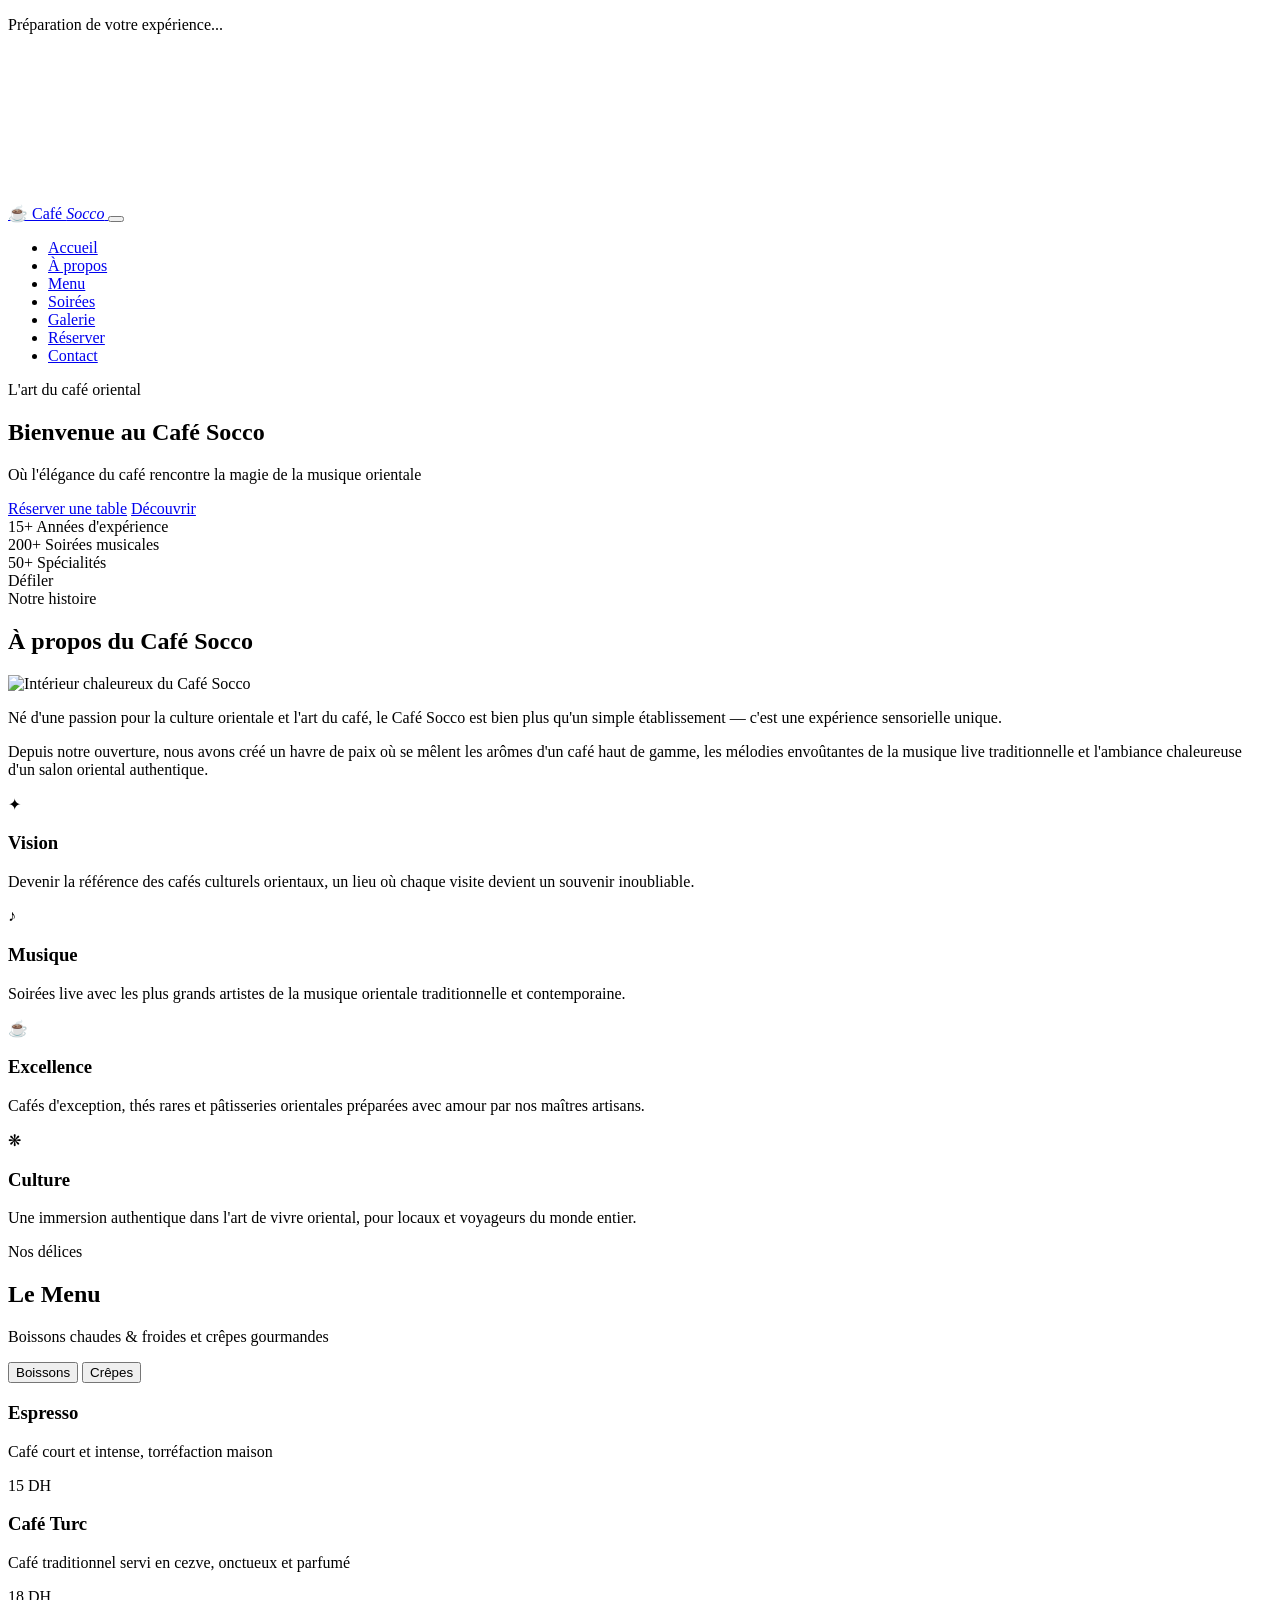
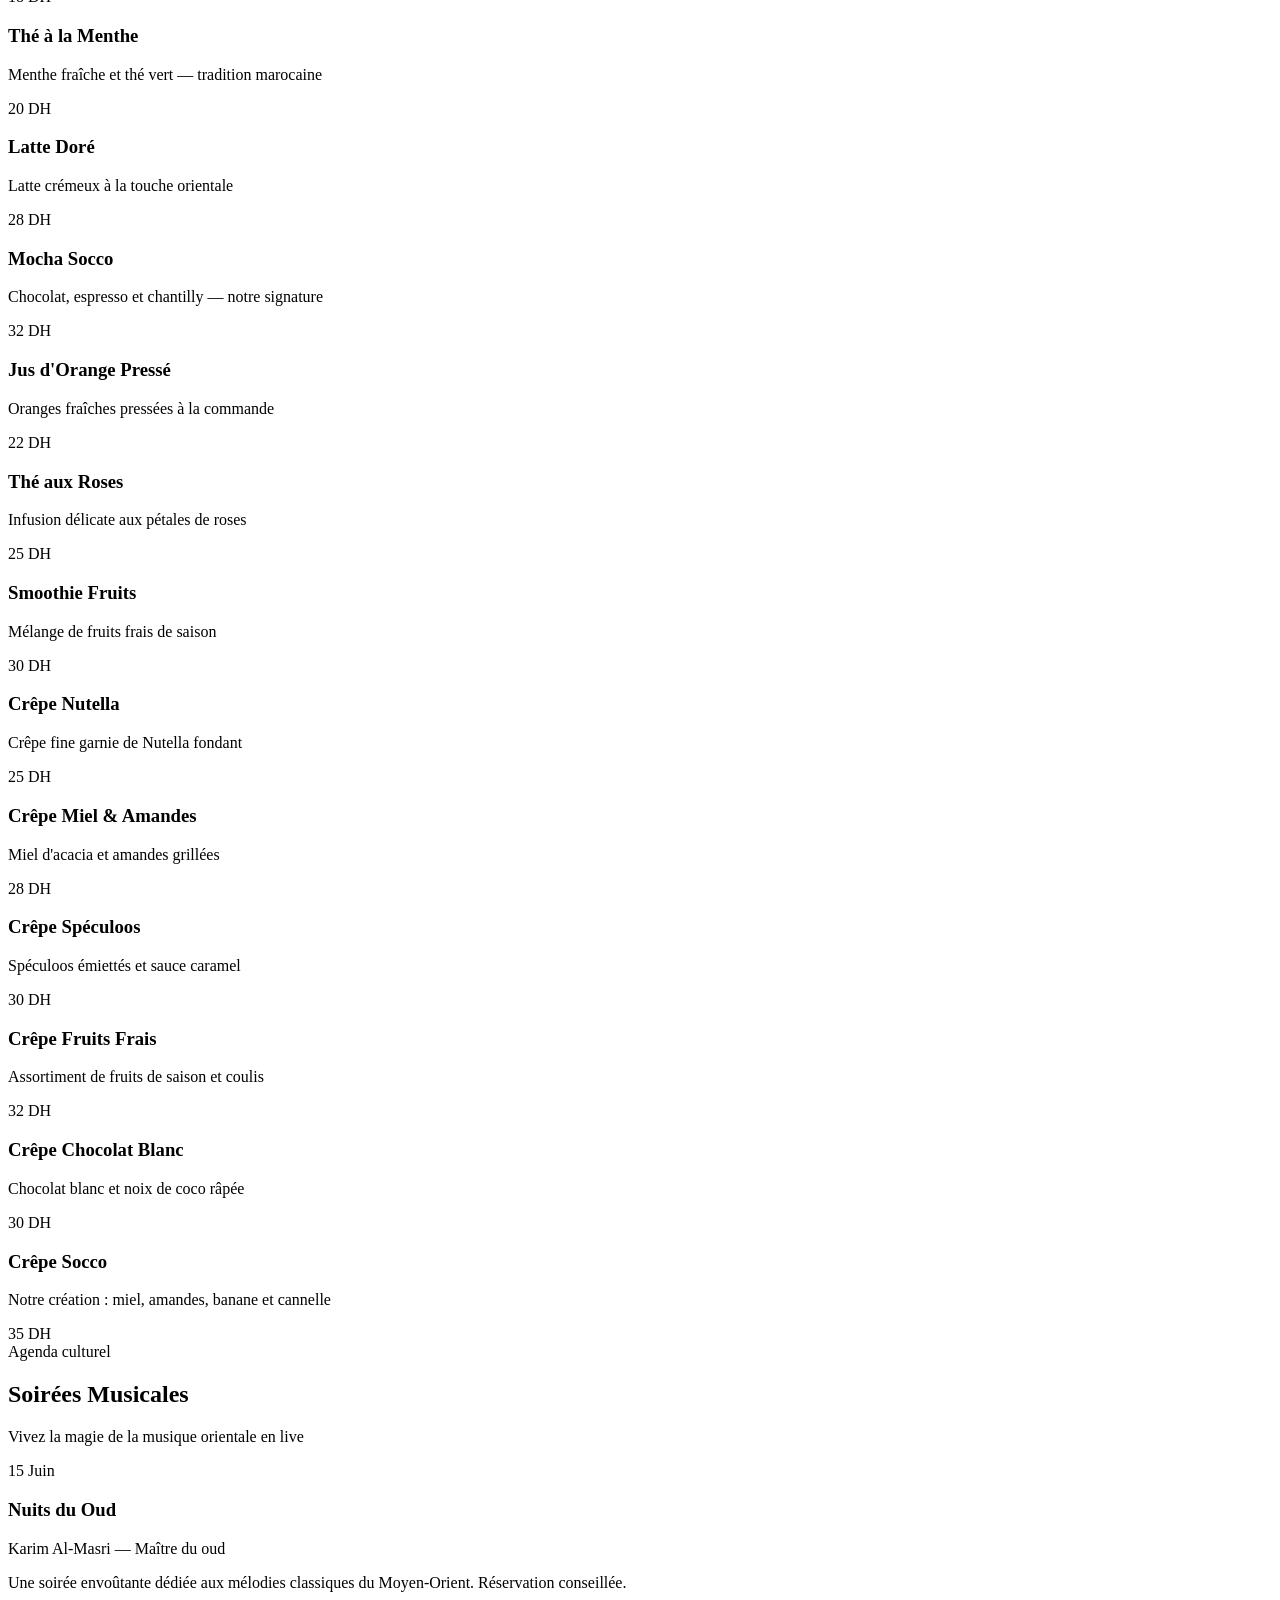
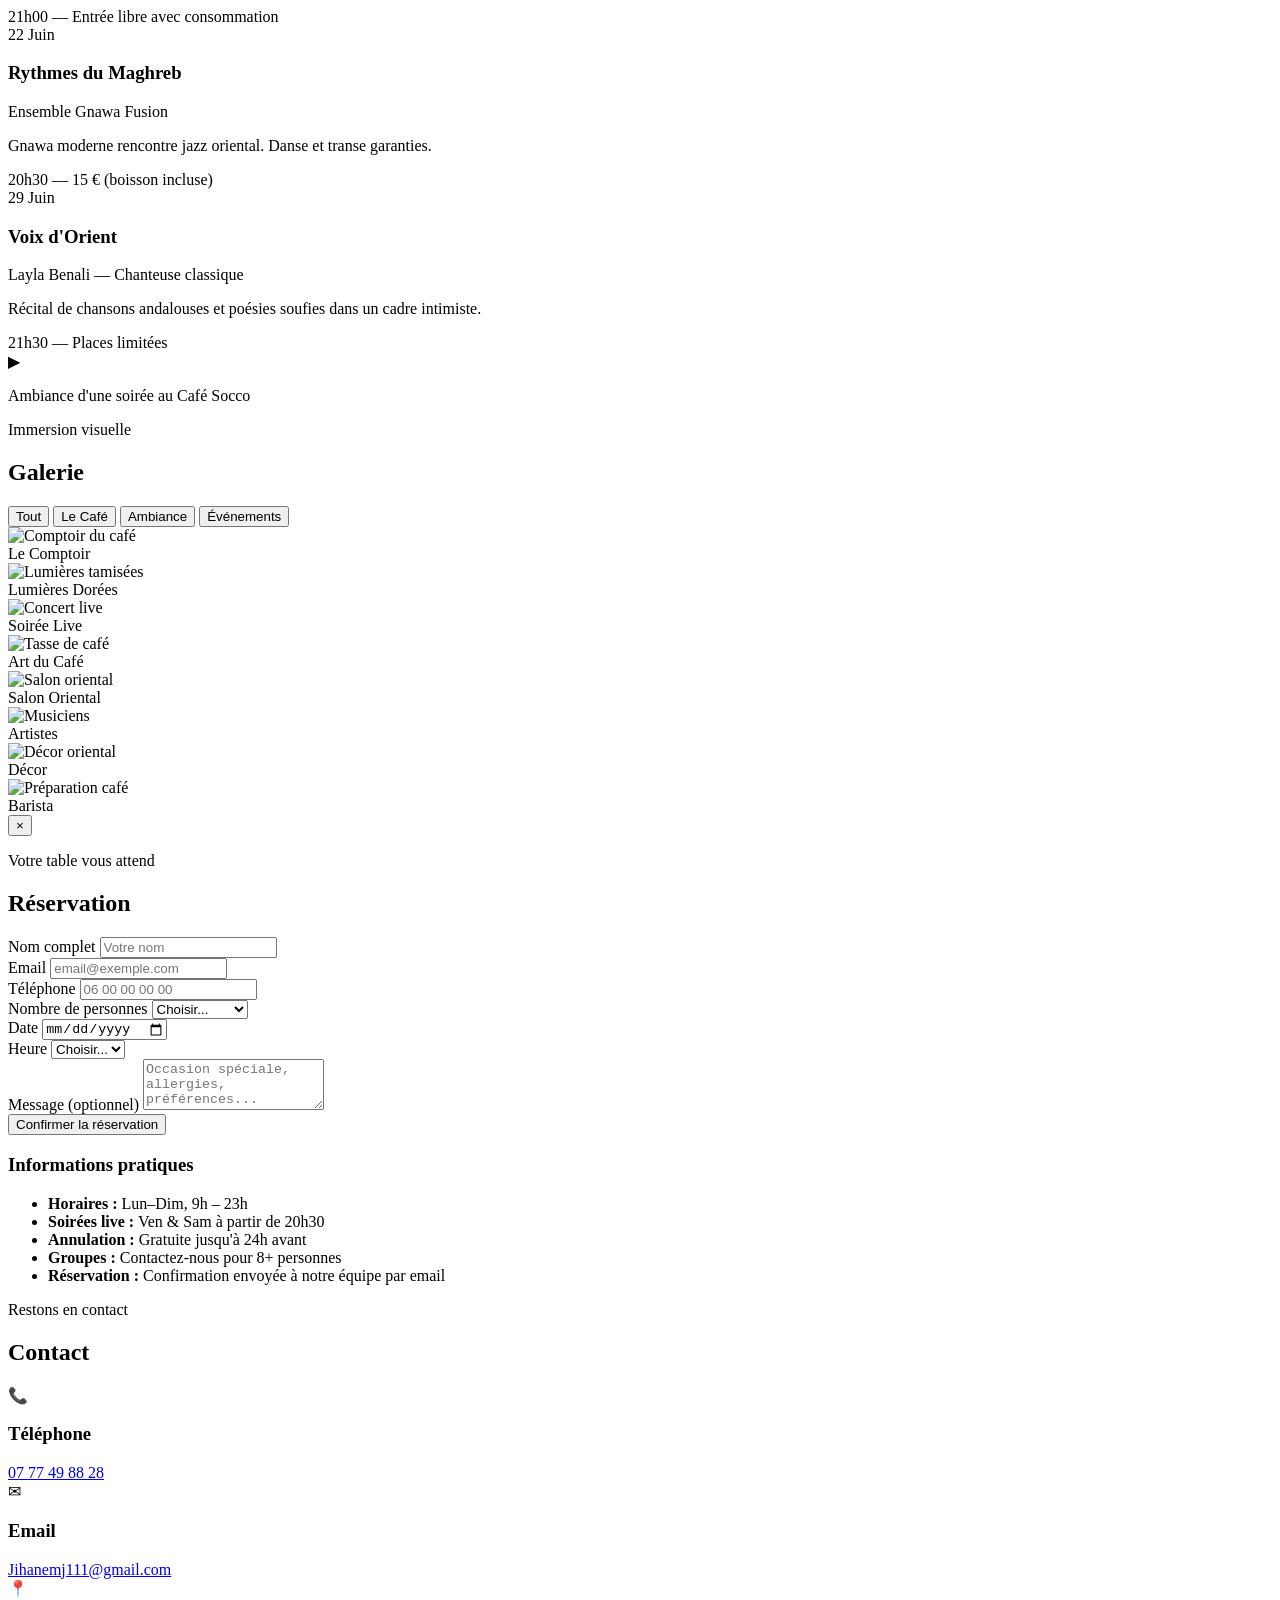
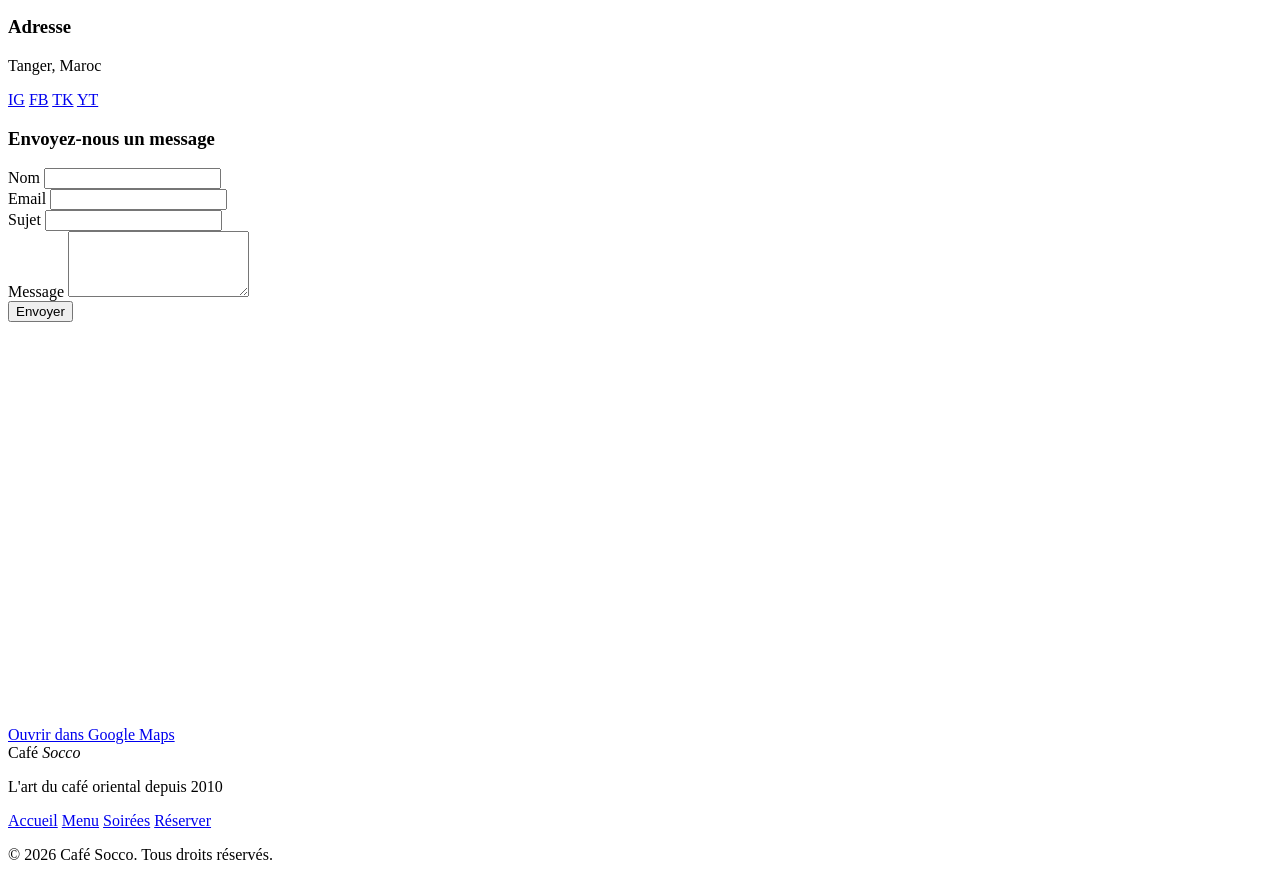
==== index.html @ 5da2c4a0 "Add files via upload" ====
<!DOCTYPE html>
<html lang="fr">
<head>
  <meta charset="UTF-8" />
  <meta name="viewport" content="width=device-width, initial-scale=1.0" />
  <meta name="description" content="Café Socco — Café culturel et musical oriental. Café haut de gamme, soirées live, ambiance chaleureuse. Réservez votre table en ligne." />
  <meta name="keywords" content="café oriental, musique live, Café Socco, réservation, soirées musicales" />
  <meta name="author" content="Café Socco" />
  <meta property="og:title" content="Café Socco — Café Culturel & Musical Oriental" />
  <meta property="og:description" content="Un espace chaleureux alliant café premium, ambiance orientale et musique live traditionnelle." />
  <meta property="og:type" content="website" />
  <title>Café Socco — Café Culturel & Musical Oriental</title>
  <link rel="preconnect" href="https://fonts.googleapis.com" />
  <link rel="preconnect" href="https://fonts.gstatic.com" crossorigin />
  <link href="https://fonts.googleapis.com/css2?family=Cormorant+Garamond:ital,wght@0,400;0,600;0,700;1,400&family=Montserrat:wght@300;400;500;600&display=swap" rel="stylesheet" />
  <link rel="stylesheet" href="css/style.css" />
  <link rel="icon" href="data:image/svg+xml,<svg xmlns='http://www.w3.org/2000/svg' viewBox='0 0 100 100'><text y='.9em' font-size='90'>☕</text></svg>" />
</head>
<body>
  <div id="loader" class="loader">
    <div class="loader-cup">
      <div class="cup-3d"></div>
      <p>Préparation de votre expérience...</p>
    </div>
  </div>

  <canvas id="scene-3d" aria-hidden="true"></canvas>

  <header class="header" id="header">
    <nav class="nav container">
      <a href="#accueil" class="logo">
        <span class="logo-icon">☕</span>
        <span class="logo-text">Café <em>Socco</em></span>
      </a>
      <button class="nav-toggle" id="nav-toggle" aria-label="Menu">
        <span></span><span></span><span></span>
      </button>
      <ul class="nav-menu" id="nav-menu">
        <li><a href="#accueil" class="nav-link active">Accueil</a></li>
        <li><a href="#apropos" class="nav-link">À propos</a></li>
        <li><a href="#menu" class="nav-link">Menu</a></li>
        <li><a href="#soirees" class="nav-link">Soirées</a></li>
        <li><a href="#galerie" class="nav-link">Galerie</a></li>
        <li><a href="#reservation" class="nav-link nav-cta">Réserver</a></li>
        <li><a href="#contact" class="nav-link">Contact</a></li>
      </ul>
    </nav>
  </header>

  <main>
    <!-- ACCUEIL -->
    <section id="accueil" class="hero">
      <div class="hero-content container">
        <div class="hero-badge" data-aos>L'art du café oriental</div>
        <h1 class="hero-title" data-aos>
          <span class="line">Bienvenue au</span>
          <span class="line gold">Café Socco</span>
        </h1>
        <p class="hero-slogan" data-aos>
          Où l'élégance du café rencontre la magie de la musique orientale
        </p>
        <div class="hero-actions" data-aos>
          <a href="#reservation" class="btn btn-primary btn-3d">Réserver une table</a>
          <a href="#apropos" class="btn btn-outline btn-3d">Découvrir</a>
        </div>
        <div class="hero-stats" data-aos>
          <div class="stat-card card-3d">
            <span class="stat-num">15+</span>
            <span class="stat-label">Années d'expérience</span>
          </div>
          <div class="stat-card card-3d">
            <span class="stat-num">200+</span>
            <span class="stat-label">Soirées musicales</span>
          </div>
          <div class="stat-card card-3d">
            <span class="stat-num">50+</span>
            <span class="stat-label">Spécialités</span>
          </div>
        </div>
      </div>
      <div class="hero-scroll">
        <span>Défiler</span>
        <div class="scroll-line"></div>
      </div>
    </section>

    <!-- À PROPOS -->
    <section id="apropos" class="section about">
      <div class="container">
        <div class="section-header" data-aos>
          <span class="section-tag">Notre histoire</span>
          <h2 class="section-title">À propos du Café Socco</h2>
          <div class="ornament"></div>
        </div>
        <div class="about-grid">
          <div class="about-visual card-3d" data-aos>
            <div class="about-image-wrap">
              <img src="https://images.unsplash.com/photo-1554118811-1e0d58224f24?w=600&q=80" alt="Intérieur chaleureux du Café Socco" loading="lazy" />
              <div class="about-frame"></div>
            </div>
            <div class="floating-cup cup-3d-small" aria-hidden="true"></div>
          </div>
          <div class="about-text" data-aos>
            <p class="lead">
              Né d'une passion pour la culture orientale et l'art du café, le Café Socco est bien plus qu'un simple établissement — c'est une expérience sensorielle unique.
            </p>
            <p>
              Depuis notre ouverture, nous avons créé un havre de paix où se mêlent les arômes d'un café haut de gamme, les mélodies envoûtantes de la musique live traditionnelle et l'ambiance chaleureuse d'un salon oriental authentique.
            </p>
            <div class="values-grid">
              <div class="value-item card-3d">
                <div class="value-icon">✦</div>
                <h3>Vision</h3>
                <p>Devenir la référence des cafés culturels orientaux, un lieu où chaque visite devient un souvenir inoubliable.</p>
              </div>
              <div class="value-item card-3d">
                <div class="value-icon">♪</div>
                <h3>Musique</h3>
                <p>Soirées live avec les plus grands artistes de la musique orientale traditionnelle et contemporaine.</p>
              </div>
              <div class="value-item card-3d">
                <div class="value-icon">☕</div>
                <h3>Excellence</h3>
                <p>Cafés d'exception, thés rares et pâtisseries orientales préparées avec amour par nos maîtres artisans.</p>
              </div>
              <div class="value-item card-3d">
                <div class="value-icon">❋</div>
                <h3>Culture</h3>
                <p>Une immersion authentique dans l'art de vivre oriental, pour locaux et voyageurs du monde entier.</p>
              </div>
            </div>
          </div>
        </div>
      </div>
    </section>

    <!-- MENU -->
    <section id="menu" class="section menu-section">
      <div class="container">
        <div class="section-header" data-aos>
          <span class="section-tag">Nos délices</span>
          <h2 class="section-title">Le Menu</h2>
          <div class="ornament"></div>
          <p class="section-desc">Boissons chaudes & froides et crêpes gourmandes</p>
        </div>
        <div class="menu-tabs" data-aos>
          <button class="menu-tab active" data-tab="boissons">Boissons</button>
          <button class="menu-tab" data-tab="crepes">Crêpes</button>
        </div>
        <div class="menu-panels">
          <div class="menu-panel active" id="panel-boissons">
            <div class="menu-grid">
              <article class="menu-card card-3d">
                <div class="menu-card-img" style="background-image:url('https://images.unsplash.com/photo-1514432324607-a09d9b4aefdd?w=400&q=80')"></div>
                <div class="menu-card-body">
                  <h3>Espresso</h3>
                  <p>Café court et intense, torréfaction maison</p>
                  <span class="price">15 DH</span>
                </div>
              </article>
              <article class="menu-card card-3d">
                <div class="menu-card-img" style="background-image:url('https://images.unsplash.com/photo-1461023058943-f07f80f04a79?w=400&q=80')"></div>
                <div class="menu-card-body">
                  <h3>Café Turc</h3>
                  <p>Café traditionnel servi en cezve, onctueux et parfumé</p>
                  <span class="price">18 DH</span>
                </div>
              </article>
              <article class="menu-card card-3d">
                <div class="menu-card-img" style="background-image:url('https://images.unsplash.com/photo-1564890369478-c89ca6d9ede9?w=400&q=80')"></div>
                <div class="menu-card-body">
                  <h3>Thé à la Menthe</h3>
                  <p>Menthe fraîche et thé vert — tradition marocaine</p>
                  <span class="price">20 DH</span>
                </div>
              </article>
              <article class="menu-card card-3d">
                <div class="menu-card-img" style="background-image:url('https://images.unsplash.com/photo-1572442388796-11668a67cc3e?w=400&q=80')"></div>
                <div class="menu-card-body">
                  <h3>Latte Doré</h3>
                  <p>Latte crémeux à la touche orientale</p>
                  <span class="price">28 DH</span>
                </div>
              </article>
              <article class="menu-card card-3d">
                <div class="menu-card-img" style="background-image:url('https://images.unsplash.com/photo-1495474472287-4d71bcdd2085?w=400&q=80')"></div>
                <div class="menu-card-body">
                  <h3>Mocha Socco</h3>
                  <p>Chocolat, espresso et chantilly — notre signature</p>
                  <span class="price">32 DH</span>
                </div>
              </article>
              <article class="menu-card card-3d">
                <div class="menu-card-img" style="background-image:url('https://images.unsplash.com/photo-1546173159-315724a31696?w=400&q=80')"></div>
                <div class="menu-card-body">
                  <h3>Jus d'Orange Pressé</h3>
                  <p>Oranges fraîches pressées à la commande</p>
                  <span class="price">22 DH</span>
                </div>
              </article>
              <article class="menu-card card-3d">
                <div class="menu-card-img" style="background-image:url('https://images.unsplash.com/photo-1556679343-c7306c1976bc?w=400&q=80')"></div>
                <div class="menu-card-body">
                  <h3>Thé aux Roses</h3>
                  <p>Infusion délicate aux pétales de roses</p>
                  <span class="price">25 DH</span>
                </div>
              </article>
              <article class="menu-card card-3d">
                <div class="menu-card-img" style="background-image:url('https://images.unsplash.com/photo-1622597466555-8b44c69ea53e?w=400&q=80')"></div>
                <div class="menu-card-body">
                  <h3>Smoothie Fruits</h3>
                  <p>Mélange de fruits frais de saison</p>
                  <span class="price">30 DH</span>
                </div>
              </article>
            </div>
          </div>
          <div class="menu-panel" id="panel-crepes">
            <div class="menu-grid">
              <article class="menu-card card-3d">
                <div class="menu-card-img" style="background-image:url('https://images.unsplash.com/photo-1519676867240-f03562e64548?w=400&q=80')"></div>
                <div class="menu-card-body">
                  <h3>Crêpe Nutella</h3>
                  <p>Crêpe fine garnie de Nutella fondant</p>
                  <span class="price">25 DH</span>
                </div>
              </article>
              <article class="menu-card card-3d">
                <div class="menu-card-img" style="background-image:url('https://images.unsplash.com/photo-1565958011703-44f9829ba187?w=400&q=80')"></div>
                <div class="menu-card-body">
                  <h3>Crêpe Miel & Amandes</h3>
                  <p>Miel d'acacia et amandes grillées</p>
                  <span class="price">28 DH</span>
                </div>
              </article>
              <article class="menu-card card-3d">
                <div class="menu-card-img" style="background-image:url('https://images.unsplash.com/photo-1488477181946-6428a0291777?w=400&q=80')"></div>
                <div class="menu-card-body">
                  <h3>Crêpe Spéculoos</h3>
                  <p>Spéculoos émiettés et sauce caramel</p>
                  <span class="price">30 DH</span>
                </div>
              </article>
              <article class="menu-card card-3d">
                <div class="menu-card-img" style="background-image:url('https://images.unsplash.com/photo-1587241321921-ef168b1e0d44?w=400&q=80')"></div>
                <div class="menu-card-body">
                  <h3>Crêpe Fruits Frais</h3>
                  <p>Assortiment de fruits de saison et coulis</p>
                  <span class="price">32 DH</span>
                </div>
              </article>
              <article class="menu-card card-3d">
                <div class="menu-card-img" style="background-image:url('https://images.unsplash.com/photo-1606313564200-e75d5e30476b?w=400&q=80')"></div>
                <div class="menu-card-body">
                  <h3>Crêpe Chocolat Blanc</h3>
                  <p>Chocolat blanc et noix de coco râpée</p>
                  <span class="price">30 DH</span>
                </div>
              </article>
              <article class="menu-card card-3d">
                <div class="menu-card-img" style="background-image:url('https://images.unsplash.com/photo-1509365465985-25d11c17f812?w=400&q=80')"></div>
                <div class="menu-card-body">
                  <h3>Crêpe Socco</h3>
                  <p>Notre création : miel, amandes, banane et cannelle</p>
                  <span class="price">35 DH</span>
                </div>
              </article>
            </div>
          </div>
        </div>
      </div>
    </section>

    <!-- SOIRÉES MUSICALES -->
    <section id="soirees" class="section events">
      <div class="container">
        <div class="section-header" data-aos>
          <span class="section-tag">Agenda culturel</span>
          <h2 class="section-title">Soirées Musicales</h2>
          <div class="ornament"></div>
          <p class="section-desc">Vivez la magie de la musique orientale en live</p>
        </div>
        <div class="events-timeline">
          <article class="event-card card-3d" data-aos>
            <div class="event-date">
              <span class="day">15</span>
              <span class="month">Juin</span>
            </div>
            <div class="event-img" style="background-image:url('https://images.unsplash.com/photo-1514525253161-7a46d19cd819?w=500&q=80')"></div>
            <div class="event-info">
              <h3>Nuits du Oud</h3>
              <p class="artist">Karim Al-Masri — Maître du oud</p>
              <p>Une soirée envoûtante dédiée aux mélodies classiques du Moyen-Orient. Réservation conseillée.</p>
              <span class="event-time">21h00 — Entrée libre avec consommation</span>
            </div>
          </article>
          <article class="event-card card-3d" data-aos>
            <div class="event-date">
              <span class="day">22</span>
              <span class="month">Juin</span>
            </div>
            <div class="event-img" style="background-image:url('https://images.unsplash.com/photo-1493225457124-a3eb161ffa5f?w=500&q=80')"></div>
            <div class="event-info">
              <h3>Rythmes du Maghreb</h3>
              <p class="artist">Ensemble Gnawa Fusion</p>
              <p>Gnawa moderne rencontre jazz oriental. Danse et transe garanties.</p>
              <span class="event-time">20h30 — 15 € (boisson incluse)</span>
            </div>
          </article>
          <article class="event-card card-3d" data-aos>
            <div class="event-date">
              <span class="day">29</span>
              <span class="month">Juin</span>
            </div>
            <div class="event-img" style="background-image:url('https://images.unsplash.com/photo-1511671782779-c97d3d27a1d4?w=500&q=80')"></div>
            <div class="event-info">
              <h3>Voix d'Orient</h3>
              <p class="artist">Layla Benali — Chanteuse classique</p>
              <p>Récital de chansons andalouses et poésies soufies dans un cadre intimiste.</p>
              <span class="event-time">21h30 — Places limitées</span>
            </div>
          </article>
        </div>
        <div class="events-video card-3d" data-aos>
          <div class="video-placeholder">
            <div class="play-btn" aria-label="Lire la vidéo">▶</div>
            <p>Ambiance d'une soirée au Café Socco</p>
          </div>
        </div>
      </div>
    </section>

    <!-- GALERIE -->
    <section id="galerie" class="section gallery">
      <div class="container">
        <div class="section-header" data-aos>
          <span class="section-tag">Immersion visuelle</span>
          <h2 class="section-title">Galerie</h2>
          <div class="ornament"></div>
        </div>
        <div class="gallery-filters" data-aos>
          <button class="gallery-filter active" data-filter="all">Tout</button>
          <button class="gallery-filter" data-filter="cafe">Le Café</button>
          <button class="gallery-filter" data-filter="ambiance">Ambiance</button>
          <button class="gallery-filter" data-filter="events">Événements</button>
        </div>
        <div class="gallery-grid" id="gallery-grid">
          <div class="gallery-item card-3d" data-category="cafe" data-aos>
            <img src="https://images.unsplash.com/photo-1559925393-8be0ec4767c8?w=500&q=80" alt="Comptoir du café" loading="lazy" />
            <div class="gallery-overlay"><span>Le Comptoir</span></div>
          </div>
          <div class="gallery-item card-3d" data-category="ambiance" data-aos>
            <img src="https://images.unsplash.com/photo-1558618666-fcd25c85cd64?w=500&q=80" alt="Lumières tamisées" loading="lazy" />
            <div class="gallery-overlay"><span>Lumières Dorées</span></div>
          </div>
          <div class="gallery-item card-3d wide" data-category="events" data-aos>
            <img src="https://images.unsplash.com/photo-1514525253161-7a46d19cd819?w=800&q=80" alt="Concert live" loading="lazy" />
            <div class="gallery-overlay"><span>Soirée Live</span></div>
          </div>
          <div class="gallery-item card-3d" data-category="cafe" data-aos>
            <img src="https://images.unsplash.com/photo-1509042239860-f550ce710b93?w=500&q=80" alt="Tasse de café" loading="lazy" />
            <div class="gallery-overlay"><span>Art du Café</span></div>
          </div>
          <div class="gallery-item card-3d" data-category="ambiance" data-aos>
            <img src="https://images.unsplash.com/photo-1554118811-1e0d58224f24?w=500&q=80" alt="Salon oriental" loading="lazy" />
            <div class="gallery-overlay"><span>Salon Oriental</span></div>
          </div>
          <div class="gallery-item card-3d tall" data-category="events" data-aos>
            <img src="https://images.unsplash.com/photo-1516450360452-9312f5e86fc7?w=500&q=80" alt="Musiciens" loading="lazy" />
            <div class="gallery-overlay"><span>Artistes</span></div>
          </div>
          <div class="gallery-item card-3d" data-category="ambiance" data-aos>
            <img src="https://images.unsplash.com/photo-1618221195710-dd6b41faaea6?w=500&q=80" alt="Décor oriental" loading="lazy" />
            <div class="gallery-overlay"><span>Décor</span></div>
          </div>
          <div class="gallery-item card-3d" data-category="cafe" data-aos>
            <img src="https://images.unsplash.com/photo-1511920170033-f8396924c348?w=500&q=80" alt="Préparation café" loading="lazy" />
            <div class="gallery-overlay"><span>Barista</span></div>
          </div>
        </div>
      </div>
      <div class="lightbox" id="lightbox" aria-hidden="true">
        <button class="lightbox-close" aria-label="Fermer">&times;</button>
        <img src="" alt="" id="lightbox-img" />
        <p id="lightbox-caption"></p>
      </div>
    </section>

    <!-- RÉSERVATION -->
    <section id="reservation" class="section reservation">
      <div class="container">
        <div class="section-header" data-aos>
          <span class="section-tag">Votre table vous attend</span>
          <h2 class="section-title">Réservation</h2>
          <div class="ornament"></div>
        </div>
        <div class="reservation-wrap">
          <form class="reservation-form card-3d" id="reservation-form" data-aos>
            <div class="form-row">
              <div class="form-group">
                <label for="res-nom">Nom complet</label>
                <input type="text" id="res-nom" name="Nom" required placeholder="Votre nom" />
              </div>
              <div class="form-group">
                <label for="res-email">Email</label>
                <input type="email" id="res-email" name="Email_client" required placeholder="email@exemple.com" />
              </div>
            </div>
            <div class="form-row">
              <div class="form-group">
                <label for="res-tel">Téléphone</label>
                <input type="tel" id="res-tel" name="Telephone" required placeholder="06 00 00 00 00" />
              </div>
              <div class="form-group">
                <label for="res-personnes">Nombre de personnes</label>
                <select id="res-personnes" name="Nombre_de_personnes" required>
                  <option value="">Choisir...</option>
                  <option value="1">1 personne</option>
                  <option value="2">2 personnes</option>
                  <option value="3">3 personnes</option>
                  <option value="4">4 personnes</option>
                  <option value="5">5 personnes</option>
                  <option value="6+">6 et plus</option>
                </select>
              </div>
            </div>
            <div class="form-row">
              <div class="form-group">
                <label for="res-date">Date</label>
                <input type="date" id="res-date" name="Date" required />
              </div>
              <div class="form-group">
                <label for="res-heure">Heure</label>
                <select id="res-heure" name="Heure" required>
                  <option value="">Choisir...</option>
                  <option value="10:00">10h00</option>
                  <option value="12:00">12h00</option>
                  <option value="14:00">14h00</option>
                  <option value="16:00">16h00</option>
                  <option value="18:00">18h00</option>
                  <option value="20:00">20h00</option>
                  <option value="21:00">21h00</option>
                  <option value="22:00">22h00</option>
                </select>
              </div>
            </div>
            <div class="form-group">
              <label for="res-message">Message (optionnel)</label>
              <textarea id="res-message" name="Message" rows="3" placeholder="Occasion spéciale, allergies, préférences..."></textarea>
            </div>
            <button type="submit" class="btn btn-primary btn-3d btn-full" id="res-submit-btn">Confirmer la réservation</button>
            <div class="form-success" id="res-success" hidden></div>
            <div class="form-error" id="res-error" hidden></div>
          </form>
          <div class="reservation-info card-3d" data-aos>
            <h3>Informations pratiques</h3>
            <ul>
              <li><strong>Horaires :</strong> Lun–Dim, 9h – 23h</li>
              <li><strong>Soirées live :</strong> Ven & Sam à partir de 20h30</li>
              <li><strong>Annulation :</strong> Gratuite jusqu'à 24h avant</li>
              <li><strong>Groupes :</strong> Contactez-nous pour 8+ personnes</li>
              <li><strong>Réservation :</strong> Confirmation envoyée à notre équipe par email</li>
            </ul>
            <div class="reservation-3d-visual" aria-hidden="true">
              <div class="table-3d"></div>
            </div>
          </div>
        </div>
      </div>
    </section>

    <!-- CONTACT -->
    <section id="contact" class="section contact">
      <div class="container">
        <div class="section-header" data-aos>
          <span class="section-tag">Restons en contact</span>
          <h2 class="section-title">Contact</h2>
          <div class="ornament"></div>
        </div>
        <div class="contact-grid">
          <div class="contact-info" data-aos>
            <div class="contact-card card-3d">
              <div class="contact-icon">📞</div>
              <h3>Téléphone</h3>
              <a href="tel:+212777498828">07 77 49 88 28</a>
            </div>
            <div class="contact-card card-3d">
              <div class="contact-icon">✉</div>
              <h3>Email</h3>
              <a href="mailto:Jihanemj111@gmail.com">Jihanemj111@gmail.com</a>
            </div>
            <div class="contact-card card-3d">
              <div class="contact-icon">📍</div>
              <h3>Adresse</h3>
              <p>Tanger, Maroc</p>
            </div>
            <div class="social-links">
              <a href="#" class="social-link card-3d" aria-label="Instagram">IG</a>
              <a href="#" class="social-link card-3d" aria-label="Facebook">FB</a>
              <a href="#" class="social-link card-3d" aria-label="TikTok">TK</a>
              <a href="#" class="social-link card-3d" aria-label="YouTube">YT</a>
            </div>
          </div>
          <form class="contact-form card-3d" id="contact-form" data-aos>
            <h3>Envoyez-nous un message</h3>
            <div class="form-group">
              <label for="contact-nom">Nom</label>
              <input type="text" id="contact-nom" name="Nom" required />
            </div>
            <div class="form-group">
              <label for="contact-email">Email</label>
              <input type="email" id="contact-email" name="Email" required />
            </div>
            <div class="form-group">
              <label for="contact-sujet">Sujet</label>
              <input type="text" id="contact-sujet" name="Sujet" required />
            </div>
            <div class="form-group">
              <label for="contact-message">Message</label>
              <textarea id="contact-message" name="Message" rows="4" required></textarea>
            </div>
            <button type="submit" class="btn btn-primary btn-3d" id="contact-submit-btn">Envoyer</button>
            <div class="form-success" id="contact-success" hidden>
              ✓ Message envoyé avec succès !
            </div>
            <div class="form-error" id="contact-error" hidden></div>
          </form>
        </div>
        <div class="map-wrap card-3d" data-aos>
          <iframe
            title="Café Socco — Tanger, Maroc"
            src="https://maps.google.com/maps?q=Tanger,+Maroc&t=&z=13&ie=UTF8&iwloc=&output=embed"
            width="100%"
            height="400"
            style="border:0;"
            allowfullscreen=""
            loading="lazy"
            referrerpolicy="no-referrer-when-downgrade"
          ></iframe>
          <div class="map-marker" aria-hidden="true" title="Café Socco — Tanger"></div>
          <a class="map-link" href="https://www.google.com/maps/search/Tanger,+Maroc" target="_blank" rel="noopener noreferrer">Ouvrir dans Google Maps</a>
        </div>
      </div>
    </section>
  </main>

  <footer class="footer">
    <div class="container footer-inner">
      <div class="footer-brand">
        <span class="logo-text">Café <em>Socco</em></span>
        <p>L'art du café oriental depuis 2010</p>
      </div>
      <nav class="footer-nav">
        <a href="#accueil">Accueil</a>
        <a href="#menu">Menu</a>
        <a href="#soirees">Soirées</a>
        <a href="#reservation">Réserver</a>
      </nav>
      <p class="footer-copy">&copy; 2026 Café Socco. Tous droits réservés.</p>
    </div>
  </footer>

  <script src="js/three.min.js"></script>
  <script src="js/config.js"></script>
  <script src="js/main.js"></script>
</body>
</html>
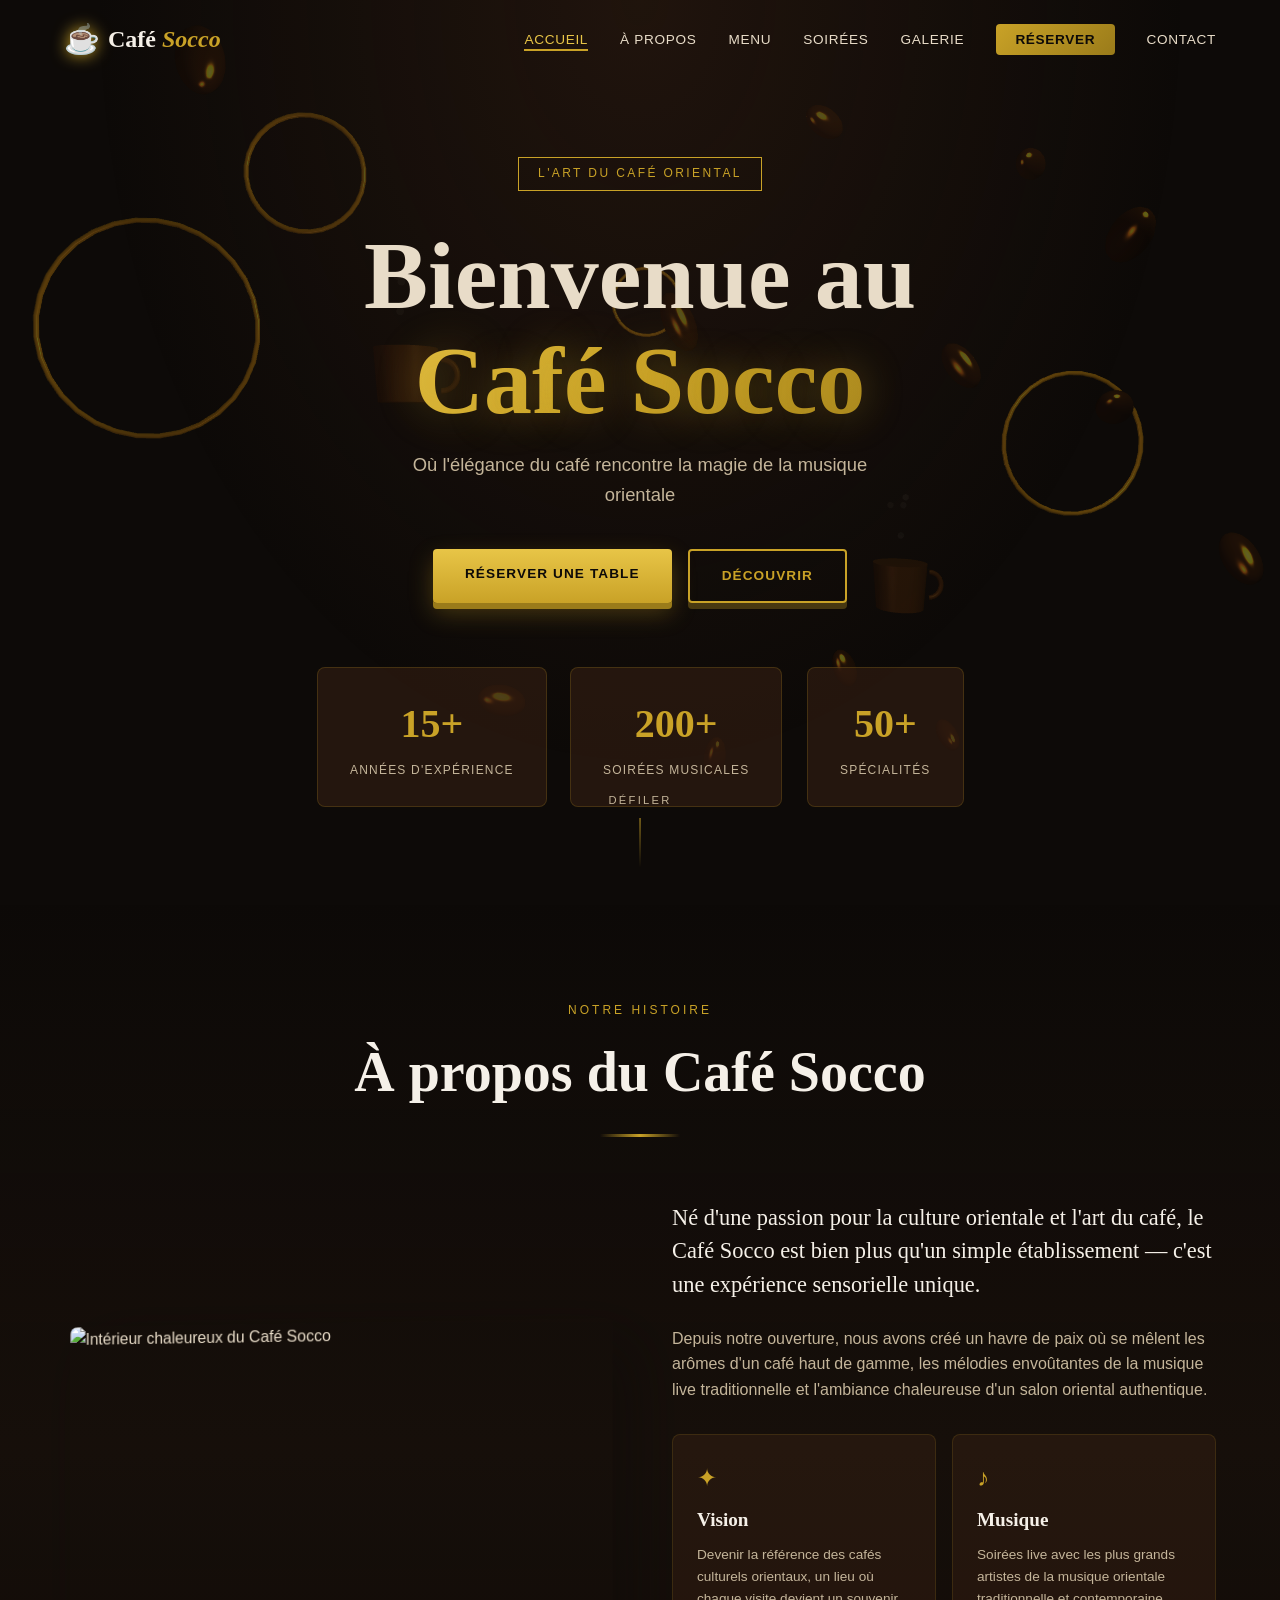
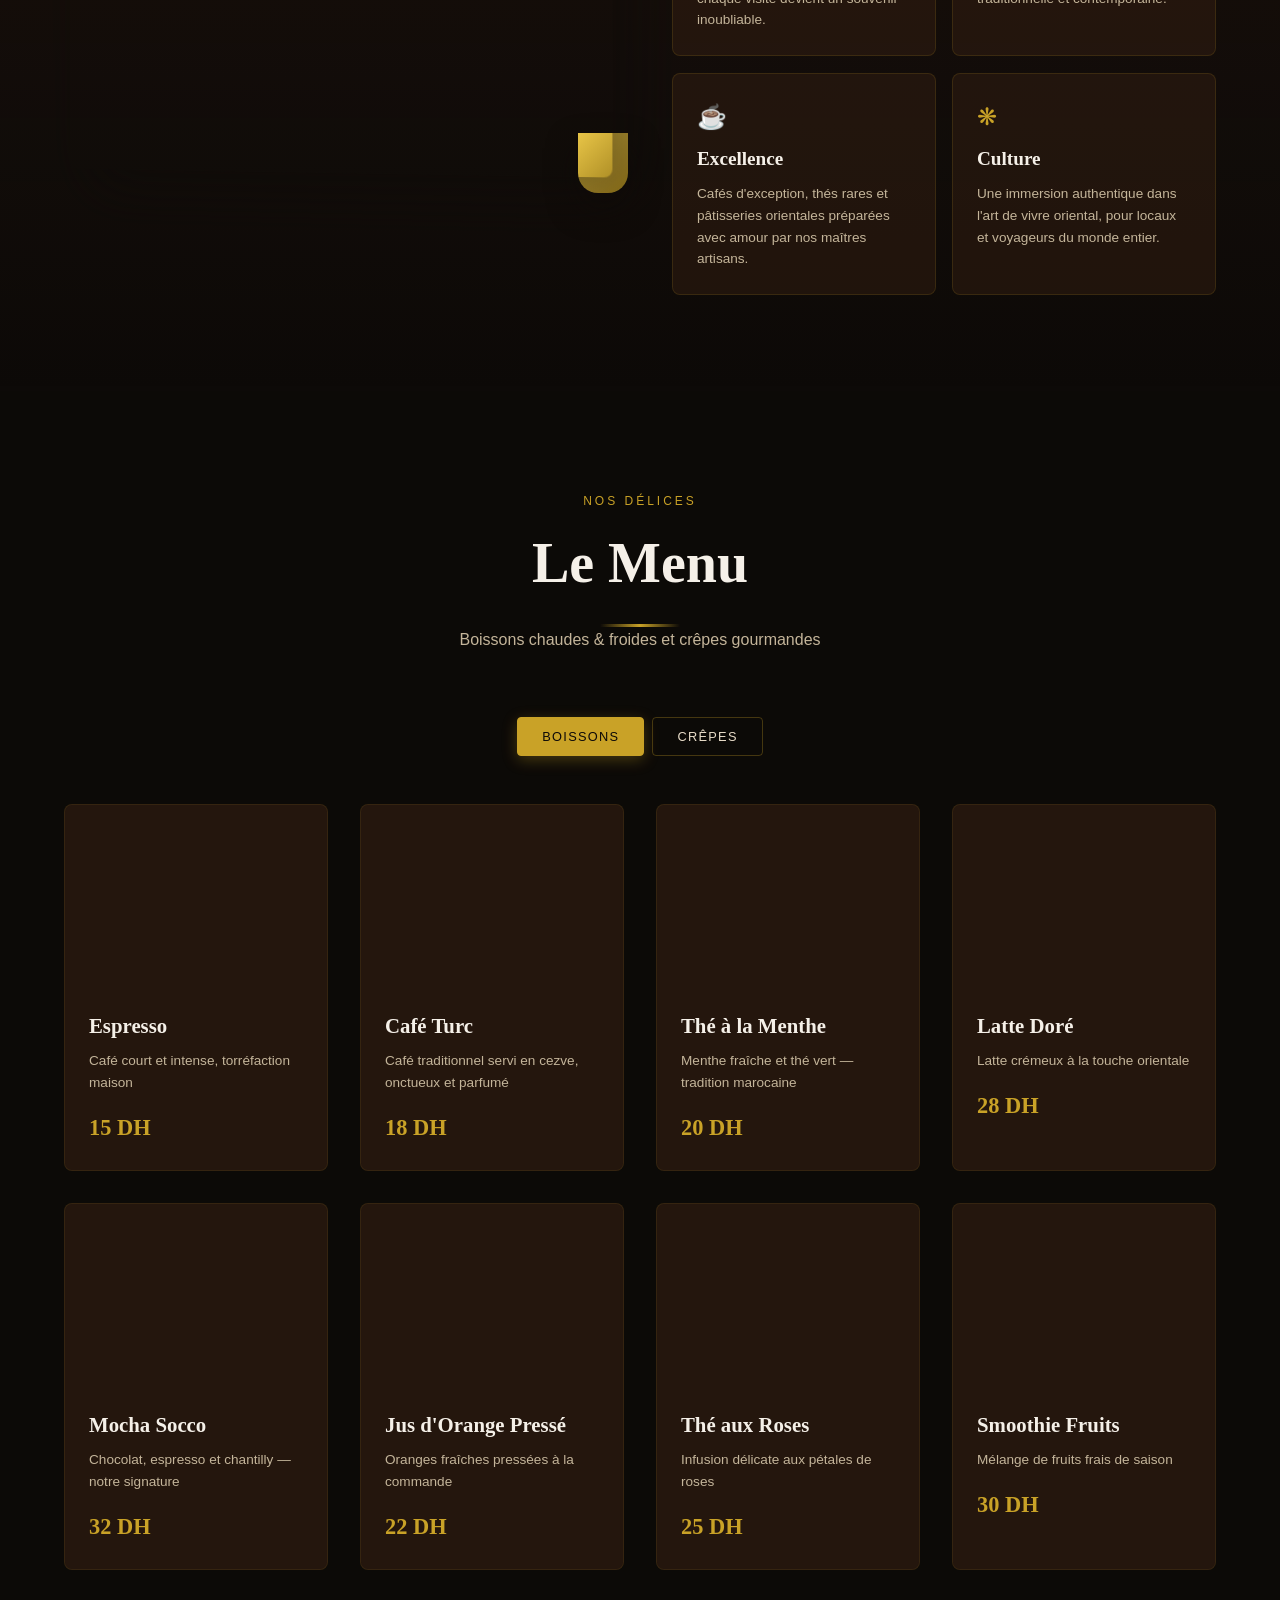
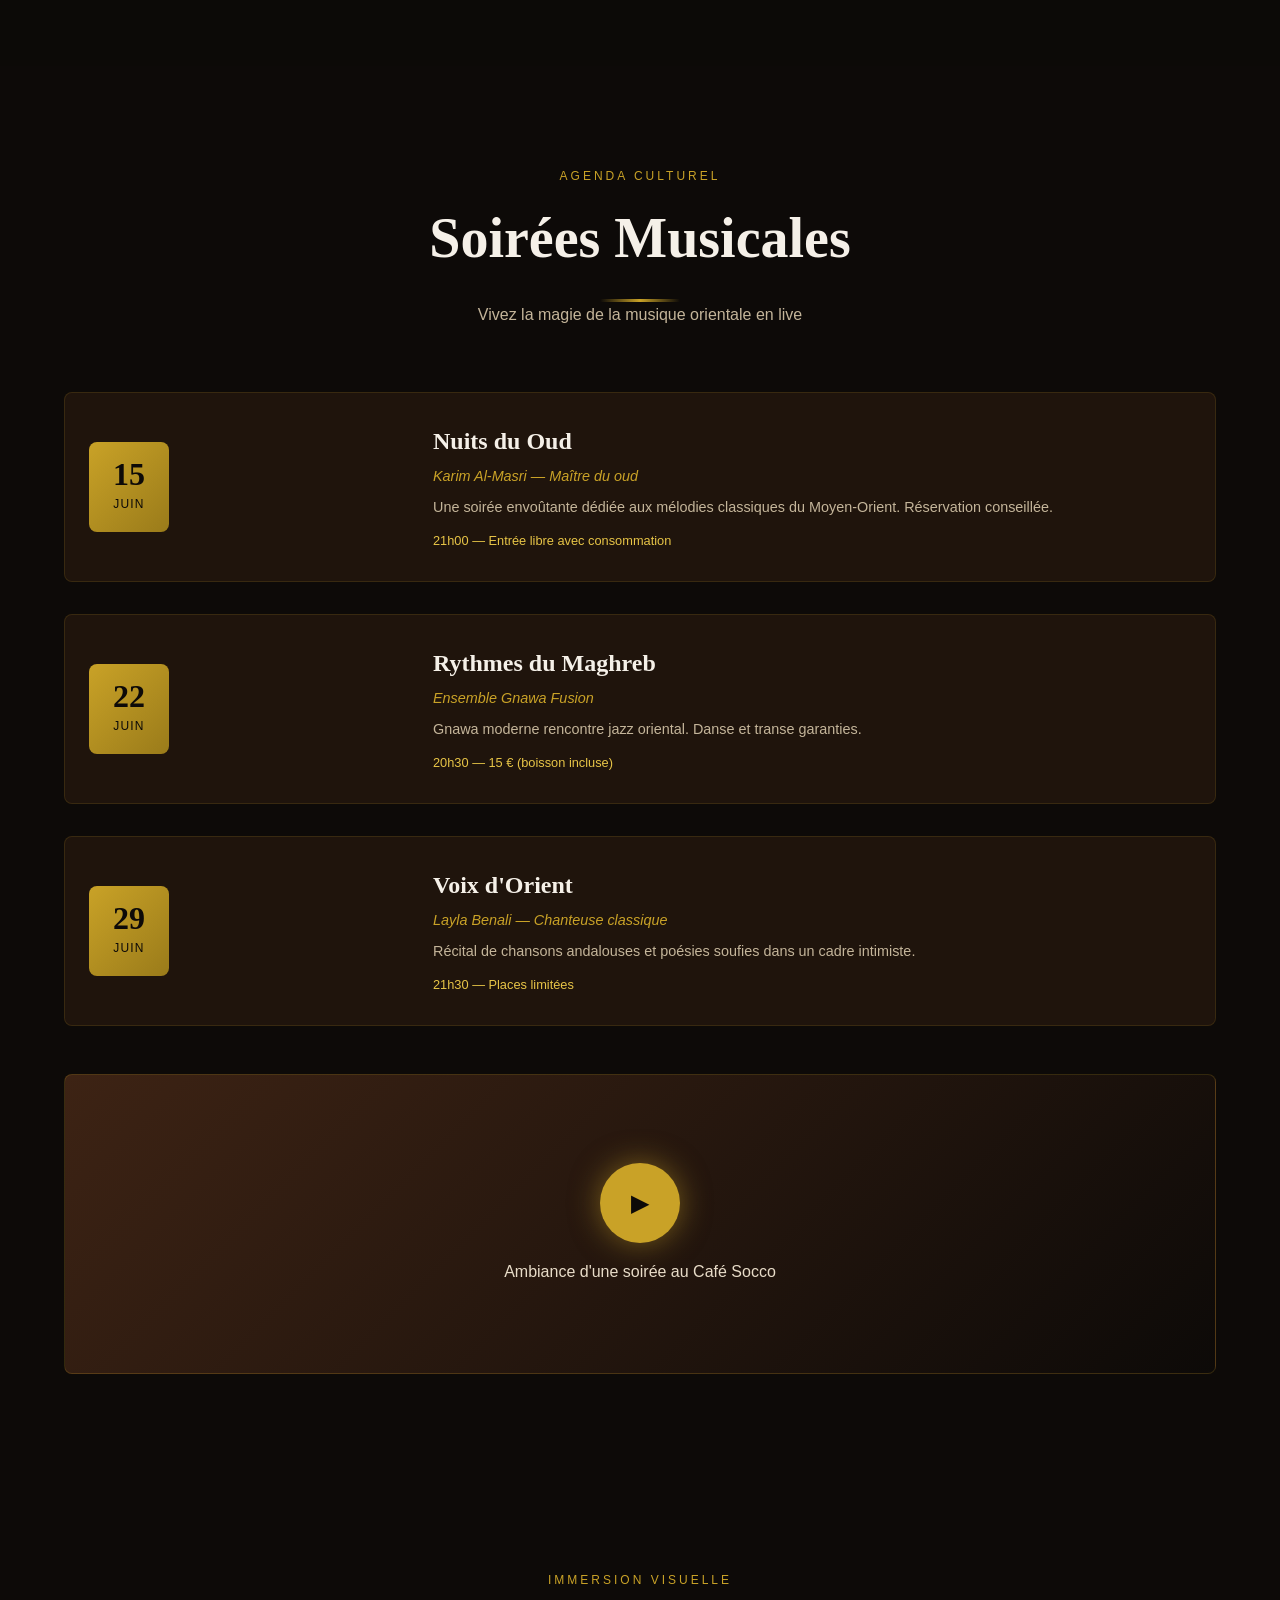
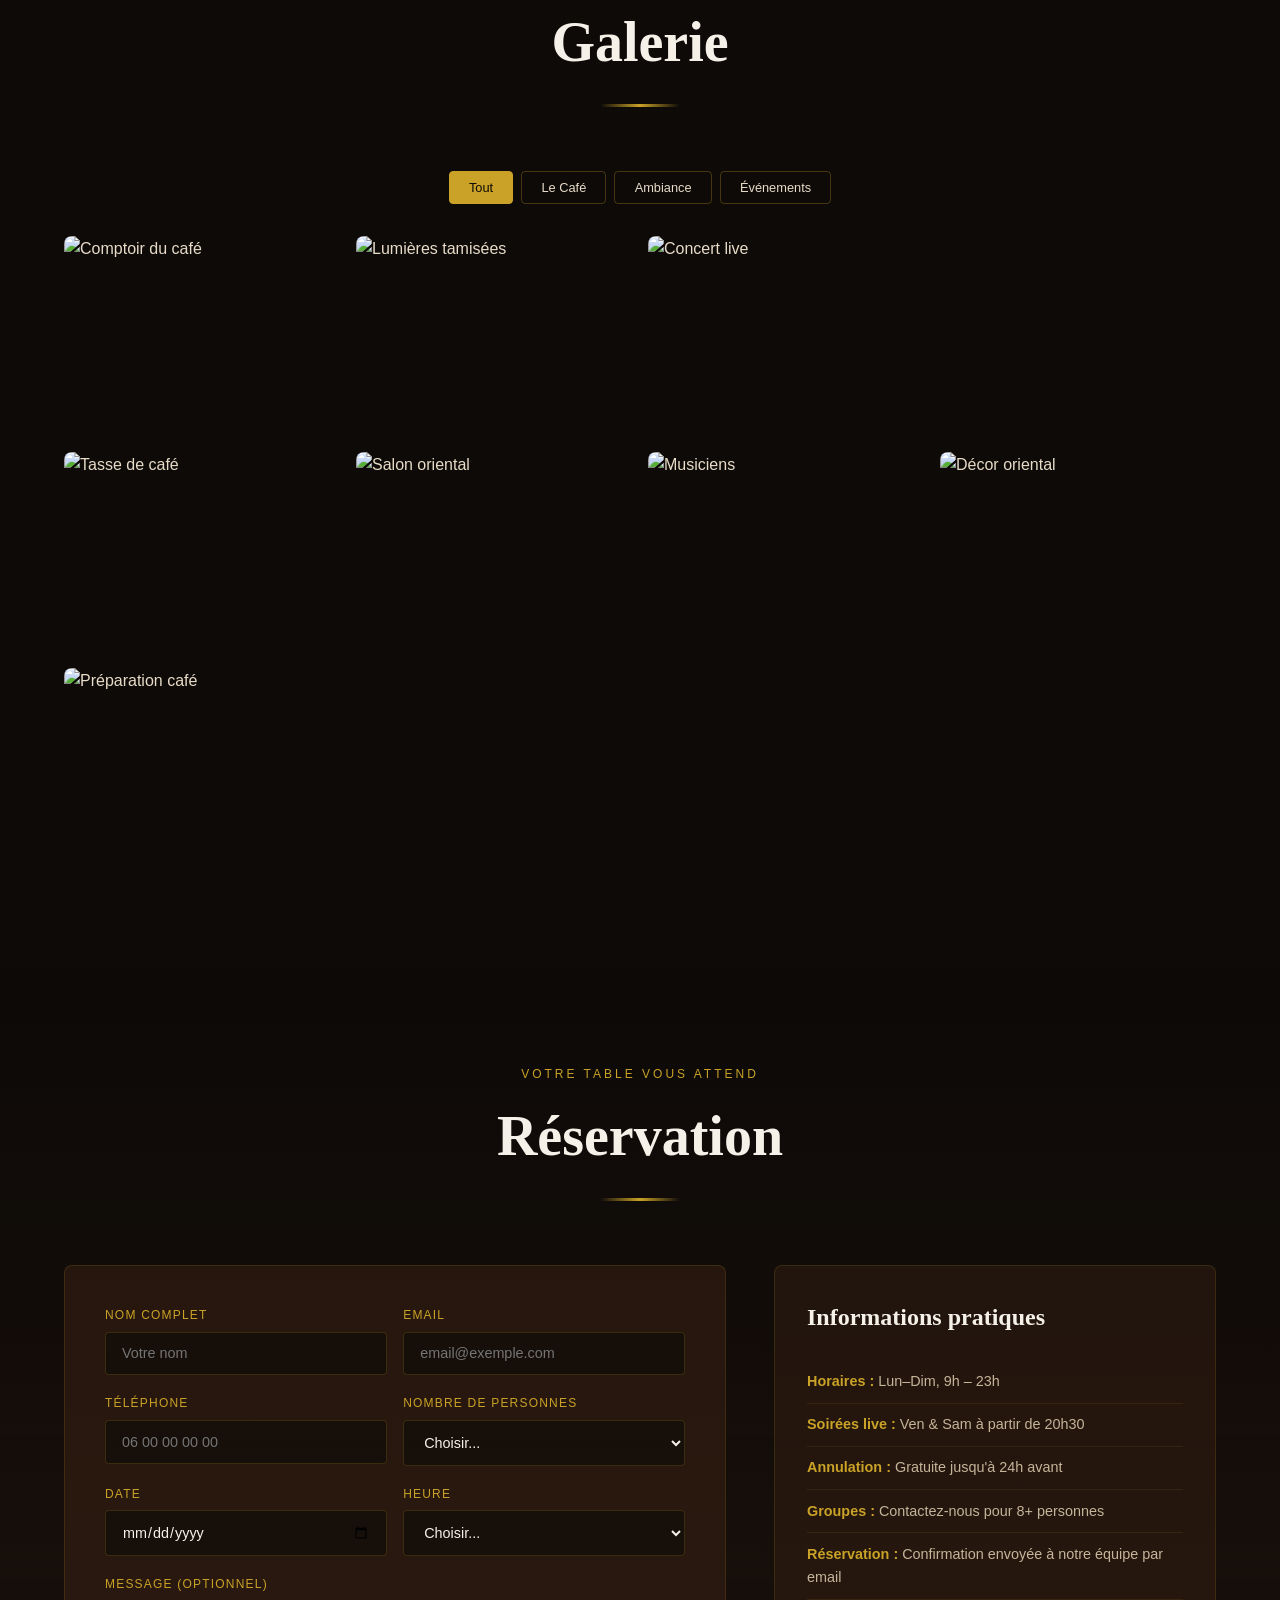
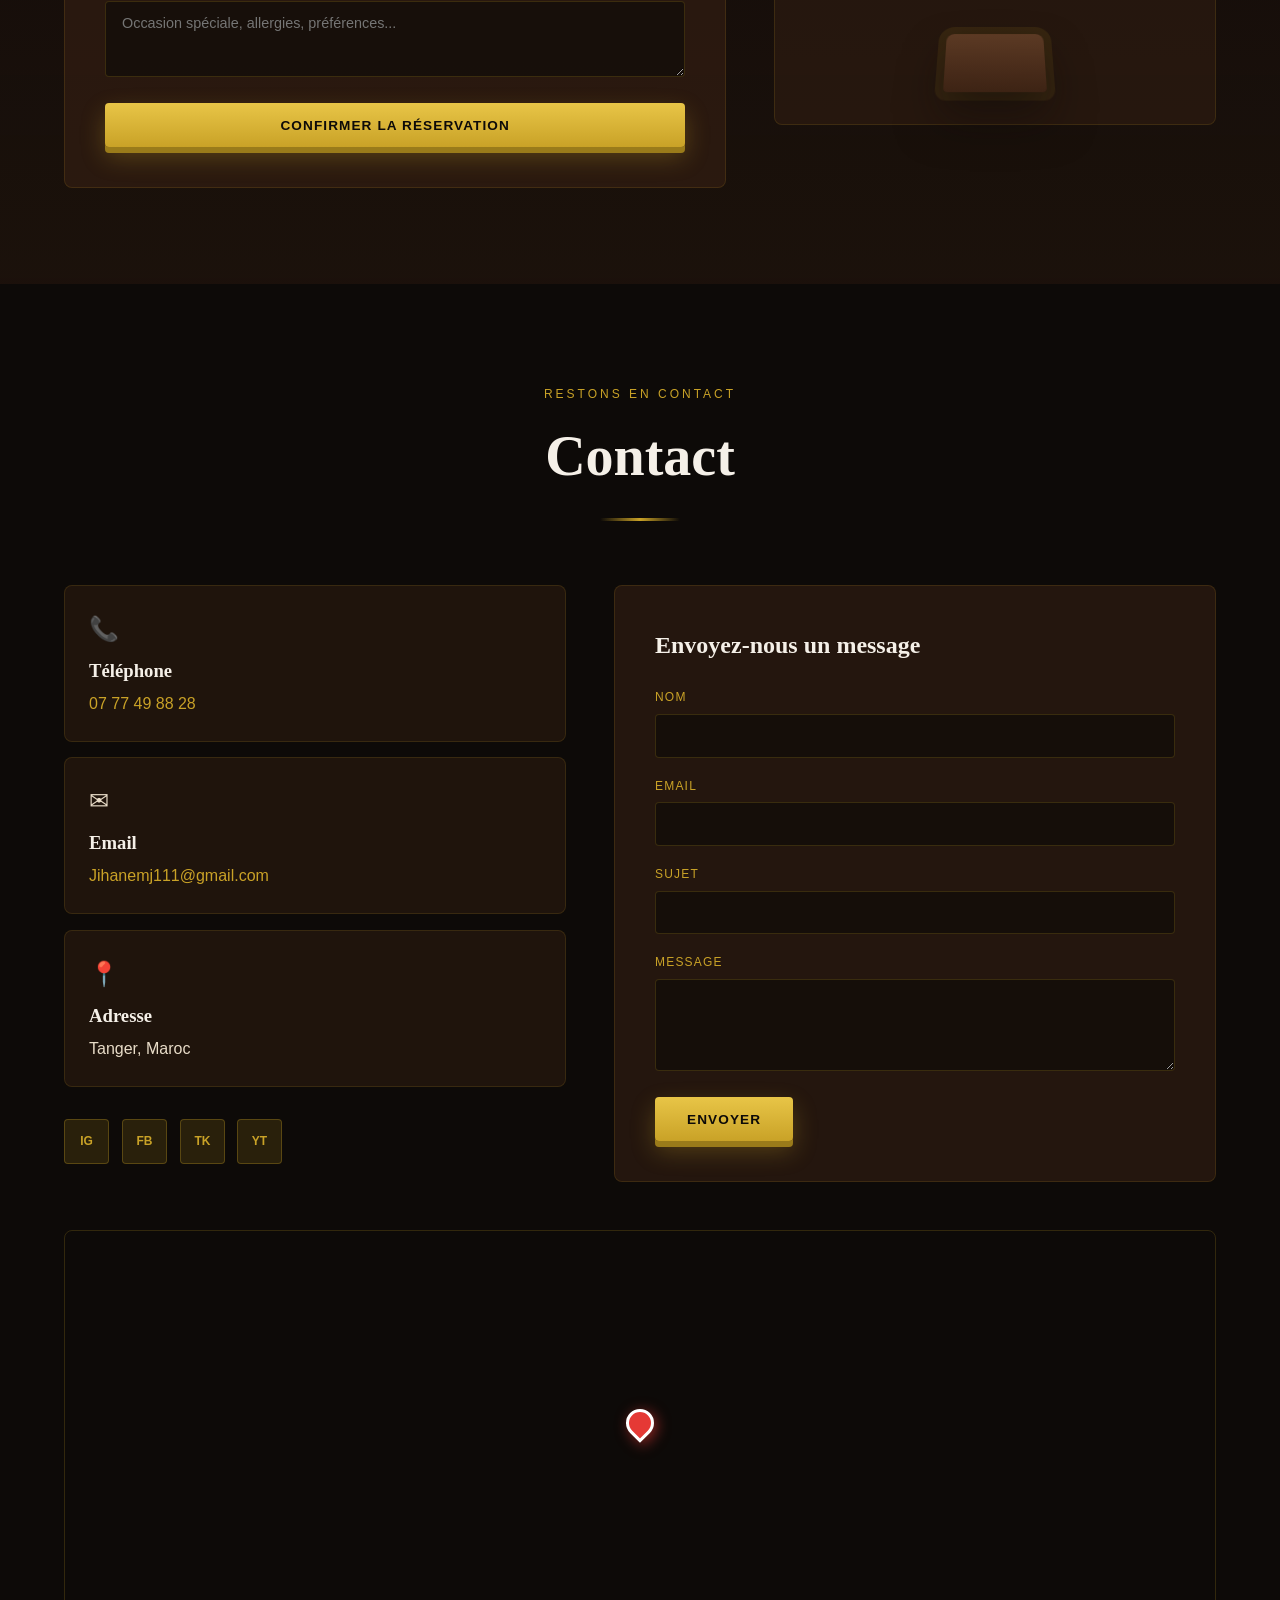
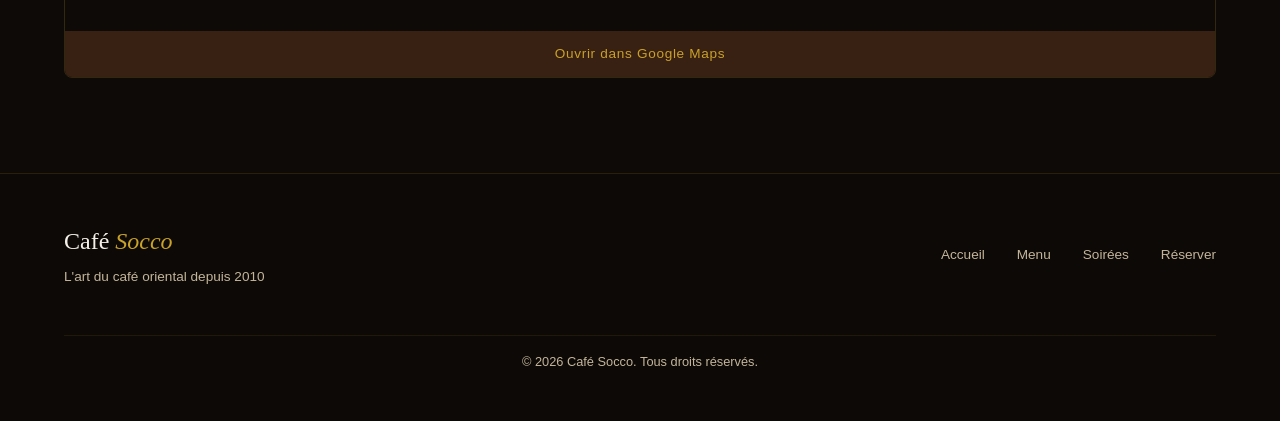
==== commit 2ce43567: "Update print statement from 'Hello' to 'Goodbye'" ====
--- a/index.html
+++ b/index.html
@@ -13,7 +13,7 @@
   <link rel="preconnect" href="https://fonts.googleapis.com" />
   <link rel="preconnect" href="https://fonts.gstatic.com" crossorigin />
   <link href="https://fonts.googleapis.com/css2?family=Cormorant+Garamond:ital,wght@0,400;0,600;0,700;1,400&family=Montserrat:wght@300;400;500;600&display=swap" rel="stylesheet" />
-  <link rel="stylesheet" href="css/style.css" />
+  <link rel="stylesheet" href="style.css" />
   <link rel="icon" href="data:image/svg+xml,<svg xmlns='http://www.w3.org/2000/svg' viewBox='0 0 100 100'><text y='.9em' font-size='90'>☕</text></svg>" />
 </head>
 <body>
@@ -561,8 +561,8 @@
     </div>
   </footer>
 
-  <script src="js/three.min.js"></script>
-  <script src="js/config.js"></script>
-  <script src="js/main.js"></script>
+  <script src="three.min.js"></script>
+  <script src="config.js"></script>
+  <script src="main.js"></script>
 </body>
 </html>
--- a/style.css
+++ b/style.css
@@ -0,0 +1,1306 @@
+/* ============================================
+   CAFÉ SOCCO — Charte graphique & Design 3D
+   ============================================ */
+
+:root {
+  --coffee: #3d2314;
+  --coffee-light: #5c3a24;
+  --beige: #e8dcc8;
+  --beige-dark: #c4b59a;
+  --black: #0d0a08;
+  --gold: #c9a227;
+  --gold-light: #e8c547;
+  --gold-dark: #9a7b1a;
+  --cream: #f5f0e8;
+  --shadow: rgba(13, 10, 8, 0.5);
+  --font-display: 'Cormorant Garamond', Georgia, serif;
+  --font-body: 'Montserrat', sans-serif;
+  --perspective: 1200px;
+  --transition: 0.4s cubic-bezier(0.25, 0.46, 0.45, 0.94);
+}
+
+*, *::before, *::after {
+  box-sizing: border-box;
+  margin: 0;
+  padding: 0;
+}
+
+html {
+  scroll-behavior: smooth;
+  font-size: 16px;
+}
+
+body {
+  font-family: var(--font-body);
+  background: var(--black);
+  color: var(--beige);
+  overflow-x: hidden;
+  line-height: 1.6;
+}
+
+#scene-3d {
+  position: fixed;
+  top: 0;
+  left: 0;
+  width: 100%;
+  height: 100%;
+  z-index: 0;
+  pointer-events: none;
+  opacity: 0.35;
+}
+
+.container {
+  max-width: 1200px;
+  margin: 0 auto;
+  padding: 0 1.5rem;
+}
+
+/* LOADER */
+.loader {
+  position: fixed;
+  inset: 0;
+  z-index: 10000;
+  background: var(--black);
+  display: flex;
+  align-items: center;
+  justify-content: center;
+  transition: opacity 0.8s, visibility 0.8s;
+}
+
+.loader.hidden {
+  opacity: 0;
+  visibility: hidden;
+  pointer-events: none;
+}
+
+.loader-cup p {
+  margin-top: 2rem;
+  font-family: var(--font-display);
+  color: var(--gold);
+  font-size: 1.1rem;
+  letter-spacing: 0.1em;
+}
+
+.cup-3d {
+  width: 60px;
+  height: 70px;
+  margin: 0 auto;
+  background: linear-gradient(135deg, var(--coffee-light), var(--coffee));
+  border-radius: 0 0 30px 30px;
+  position: relative;
+  transform-style: preserve-3d;
+  animation: cupFloat 2s ease-in-out infinite;
+  box-shadow: 0 20px 40px var(--shadow), inset 0 -10px 20px rgba(0,0,0,0.3);
+}
+
+.cup-3d::before {
+  content: '';
+  position: absolute;
+  right: -18px;
+  top: 15px;
+  width: 20px;
+  height: 35px;
+  border: 4px solid var(--coffee-light);
+  border-left: none;
+  border-radius: 0 15px 15px 0;
+}
+
+.cup-3d::after {
+  content: '';
+  position: absolute;
+  top: 8px;
+  left: 8px;
+  right: 8px;
+  height: 12px;
+  background: linear-gradient(180deg, #2a1810, #4a2c1a);
+  border-radius: 50%;
+}
+
+@keyframes cupFloat {
+  0%, 100% { transform: translateY(0) rotateX(10deg); }
+  50% { transform: translateY(-12px) rotateX(10deg); }
+}
+
+/* HEADER */
+.header {
+  position: fixed;
+  top: 0;
+  left: 0;
+  right: 0;
+  z-index: 1000;
+  padding: 1rem 0;
+  transition: var(--transition);
+  background: transparent;
+}
+
+.header.scrolled {
+  background: rgba(13, 10, 8, 0.92);
+  backdrop-filter: blur(12px);
+  box-shadow: 0 4px 30px var(--shadow);
+  padding: 0.6rem 0;
+}
+
+.nav {
+  display: flex;
+  align-items: center;
+  justify-content: space-between;
+}
+
+.logo {
+  display: flex;
+  align-items: center;
+  gap: 0.5rem;
+  text-decoration: none;
+  color: var(--cream);
+  font-family: var(--font-display);
+  font-size: 1.5rem;
+  font-weight: 600;
+}
+
+.logo em {
+  color: var(--gold);
+  font-style: italic;
+}
+
+.logo-icon {
+  font-size: 1.8rem;
+  filter: drop-shadow(0 0 8px var(--gold));
+}
+
+.nav-menu {
+  display: flex;
+  list-style: none;
+  gap: 2rem;
+  align-items: center;
+}
+
+.nav-link {
+  color: var(--beige);
+  text-decoration: none;
+  font-size: 0.85rem;
+  font-weight: 500;
+  letter-spacing: 0.05em;
+  text-transform: uppercase;
+  transition: color var(--transition);
+  position: relative;
+}
+
+.nav-link::after {
+  content: '';
+  position: absolute;
+  bottom: -4px;
+  left: 0;
+  width: 0;
+  height: 2px;
+  background: var(--gold);
+  transition: width var(--transition);
+}
+
+.nav-link:hover::after,
+.nav-link.active::after {
+  width: 100%;
+}
+
+.nav-link:hover,
+.nav-link.active {
+  color: var(--gold-light);
+}
+
+.nav-cta {
+  background: linear-gradient(135deg, var(--gold), var(--gold-dark));
+  color: var(--black) !important;
+  padding: 0.5rem 1.2rem;
+  border-radius: 4px;
+  font-weight: 600;
+}
+
+.nav-cta::after { display: none; }
+
+.nav-toggle {
+  display: none;
+  flex-direction: column;
+  gap: 5px;
+  background: none;
+  border: none;
+  cursor: pointer;
+  padding: 5px;
+}
+
+.nav-toggle span {
+  width: 25px;
+  height: 2px;
+  background: var(--gold);
+  transition: var(--transition);
+}
+
+/* BUTTONS 3D */
+.btn {
+  display: inline-block;
+  padding: 0.9rem 2rem;
+  font-family: var(--font-body);
+  font-size: 0.85rem;
+  font-weight: 600;
+  letter-spacing: 0.08em;
+  text-transform: uppercase;
+  text-decoration: none;
+  border: none;
+  cursor: pointer;
+  transition: var(--transition);
+  border-radius: 4px;
+}
+
+.btn-primary {
+  background: linear-gradient(180deg, var(--gold-light), var(--gold));
+  color: var(--black);
+  box-shadow: 0 6px 0 var(--gold-dark), 0 10px 25px rgba(201, 162, 39, 0.3);
+}
+
+.btn-outline {
+  background: transparent;
+  color: var(--gold);
+  border: 2px solid var(--gold);
+  box-shadow: 0 6px 0 rgba(201, 162, 39, 0.3);
+}
+
+.btn-3d:hover {
+  transform: translateY(-2px);
+}
+
+.btn-3d:active {
+  transform: translateY(4px);
+  box-shadow: 0 2px 0 var(--gold-dark);
+}
+
+.btn-full { width: 100%; }
+
+/* HERO */
+.hero {
+  min-height: 100vh;
+  display: flex;
+  align-items: center;
+  justify-content: center;
+  position: relative;
+  z-index: 1;
+  padding: 8rem 0 4rem;
+  background: radial-gradient(ellipse at 50% 0%, rgba(61, 35, 20, 0.4) 0%, transparent 60%);
+}
+
+.hero-content {
+  text-align: center;
+}
+
+.hero-badge {
+  display: inline-block;
+  padding: 0.4rem 1.2rem;
+  border: 1px solid var(--gold);
+  color: var(--gold);
+  font-size: 0.75rem;
+  letter-spacing: 0.2em;
+  text-transform: uppercase;
+  margin-bottom: 2rem;
+  transform: perspective(var(--perspective)) rotateX(5deg);
+}
+
+.hero-title {
+  font-family: var(--font-display);
+  font-size: clamp(3rem, 8vw, 6rem);
+  font-weight: 700;
+  line-height: 1.1;
+  margin-bottom: 1rem;
+}
+
+.hero-title .line {
+  display: block;
+}
+
+.hero-title .gold {
+  color: var(--gold);
+  text-shadow: 0 0 40px rgba(201, 162, 39, 0.4);
+  background: linear-gradient(135deg, var(--gold-light), var(--gold), var(--gold-dark));
+  -webkit-background-clip: text;
+  -webkit-text-fill-color: transparent;
+  background-clip: text;
+}
+
+.hero-slogan {
+  font-size: 1.15rem;
+  color: var(--beige-dark);
+  max-width: 500px;
+  margin: 0 auto 2.5rem;
+  font-weight: 300;
+}
+
+.hero-actions {
+  display: flex;
+  gap: 1rem;
+  justify-content: center;
+  flex-wrap: wrap;
+  margin-bottom: 4rem;
+}
+
+.hero-stats {
+  display: flex;
+  gap: 1.5rem;
+  justify-content: center;
+  flex-wrap: wrap;
+}
+
+.stat-card {
+  padding: 1.5rem 2rem;
+  background: rgba(61, 35, 20, 0.5);
+  border: 1px solid rgba(201, 162, 39, 0.2);
+  border-radius: 8px;
+  text-align: center;
+  min-width: 140px;
+}
+
+.stat-num {
+  display: block;
+  font-family: var(--font-display);
+  font-size: 2.5rem;
+  font-weight: 700;
+  color: var(--gold);
+}
+
+.stat-label {
+  font-size: 0.75rem;
+  text-transform: uppercase;
+  letter-spacing: 0.1em;
+  color: var(--beige-dark);
+}
+
+.hero-scroll {
+  position: absolute;
+  bottom: 2rem;
+  left: 50%;
+  transform: translateX(-50%);
+  display: flex;
+  flex-direction: column;
+  align-items: center;
+  gap: 0.5rem;
+  font-size: 0.7rem;
+  letter-spacing: 0.2em;
+  text-transform: uppercase;
+  color: var(--beige-dark);
+}
+
+.scroll-line {
+  width: 1px;
+  height: 50px;
+  background: linear-gradient(to bottom, var(--gold), transparent);
+  animation: scrollPulse 2s infinite;
+}
+
+@keyframes scrollPulse {
+  0%, 100% { opacity: 0.3; transform: scaleY(0.5); }
+  50% { opacity: 1; transform: scaleY(1); }
+}
+
+/* CARD 3D EFFECT */
+.card-3d {
+  transform-style: preserve-3d;
+  transition: transform 0.3s ease, box-shadow 0.3s ease;
+  will-change: transform;
+}
+
+/* SECTIONS */
+.section {
+  position: relative;
+  z-index: 1;
+  padding: 6rem 0;
+}
+
+.section-header {
+  text-align: center;
+  margin-bottom: 4rem;
+}
+
+.section-tag {
+  display: inline-block;
+  color: var(--gold);
+  font-size: 0.75rem;
+  letter-spacing: 0.25em;
+  text-transform: uppercase;
+  margin-bottom: 0.5rem;
+}
+
+.section-title {
+  font-family: var(--font-display);
+  font-size: clamp(2.5rem, 5vw, 3.5rem);
+  font-weight: 700;
+  color: var(--cream);
+  margin-bottom: 1rem;
+}
+
+.section-desc {
+  color: var(--beige-dark);
+  max-width: 500px;
+  margin: 0 auto;
+}
+
+.ornament {
+  width: 80px;
+  height: 3px;
+  background: linear-gradient(90deg, transparent, var(--gold), transparent);
+  margin: 0 auto;
+}
+
+/* ABOUT */
+.about {
+  background: linear-gradient(180deg, transparent, rgba(61, 35, 20, 0.2), transparent);
+}
+
+.about-grid {
+  display: grid;
+  grid-template-columns: 1fr 1fr;
+  gap: 4rem;
+  align-items: center;
+}
+
+.about-visual {
+  position: relative;
+}
+
+.about-image-wrap {
+  position: relative;
+  border-radius: 8px;
+  overflow: hidden;
+  transform: perspective(var(--perspective)) rotateY(-5deg);
+  box-shadow: 20px 20px 60px var(--shadow);
+}
+
+.about-image-wrap img {
+  width: 100%;
+  height: 450px;
+  object-fit: cover;
+  display: block;
+}
+
+.about-frame {
+  position: absolute;
+  inset: -10px;
+  border: 2px solid var(--gold);
+  border-radius: 8px;
+  pointer-events: none;
+  opacity: 0.5;
+}
+
+.cup-3d-small {
+  position: absolute;
+  bottom: -20px;
+  right: -20px;
+  width: 50px;
+  height: 60px;
+  background: linear-gradient(135deg, var(--gold-light), var(--gold-dark));
+  border-radius: 0 0 20px 20px;
+  box-shadow: 0 15px 30px var(--shadow);
+  animation: cupFloat 3s ease-in-out infinite;
+}
+
+.about-text .lead {
+  font-family: var(--font-display);
+  font-size: 1.4rem;
+  color: var(--cream);
+  margin-bottom: 1.5rem;
+  line-height: 1.5;
+}
+
+.about-text p {
+  color: var(--beige-dark);
+  margin-bottom: 2rem;
+}
+
+.values-grid {
+  display: grid;
+  grid-template-columns: 1fr 1fr;
+  gap: 1rem;
+}
+
+.value-item {
+  padding: 1.5rem;
+  background: rgba(61, 35, 20, 0.4);
+  border: 1px solid rgba(201, 162, 39, 0.15);
+  border-radius: 8px;
+}
+
+.value-icon {
+  font-size: 1.5rem;
+  color: var(--gold);
+  margin-bottom: 0.5rem;
+}
+
+.value-item h3 {
+  font-family: var(--font-display);
+  font-size: 1.2rem;
+  color: var(--cream);
+  margin-bottom: 0.5rem;
+}
+
+.value-item p {
+  font-size: 0.85rem;
+  margin: 0;
+}
+
+/* MENU */
+.menu-section {
+  background: rgba(13, 10, 8, 0.6);
+}
+
+.menu-tabs {
+  display: flex;
+  justify-content: center;
+  gap: 0.5rem;
+  flex-wrap: wrap;
+  margin-bottom: 3rem;
+}
+
+.menu-tab {
+  padding: 0.7rem 1.5rem;
+  background: transparent;
+  border: 1px solid rgba(201, 162, 39, 0.3);
+  color: var(--beige);
+  font-family: var(--font-body);
+  font-size: 0.8rem;
+  letter-spacing: 0.1em;
+  text-transform: uppercase;
+  cursor: pointer;
+  transition: var(--transition);
+  border-radius: 4px;
+}
+
+.menu-tab:hover,
+.menu-tab.active {
+  background: var(--gold);
+  color: var(--black);
+  border-color: var(--gold);
+  box-shadow: 0 4px 15px rgba(201, 162, 39, 0.3);
+}
+
+.menu-panel {
+  display: none;
+}
+
+.menu-panel.active {
+  display: block;
+  animation: fadeIn 0.5s ease;
+}
+
+@keyframes fadeIn {
+  from { opacity: 0; transform: translateY(20px); }
+  to { opacity: 1; transform: translateY(0); }
+}
+
+.menu-grid {
+  display: grid;
+  grid-template-columns: repeat(auto-fill, minmax(260px, 1fr));
+  gap: 2rem;
+}
+
+.menu-card {
+  background: rgba(61, 35, 20, 0.5);
+  border-radius: 8px;
+  overflow: hidden;
+  border: 1px solid rgba(201, 162, 39, 0.1);
+}
+
+.menu-card-img {
+  height: 180px;
+  background-size: cover;
+  background-position: center;
+}
+
+.menu-card-body {
+  padding: 1.5rem;
+}
+
+.menu-card h3 {
+  font-family: var(--font-display);
+  font-size: 1.3rem;
+  color: var(--cream);
+  margin-bottom: 0.5rem;
+}
+
+.menu-card p {
+  font-size: 0.85rem;
+  color: var(--beige-dark);
+  margin-bottom: 1rem;
+}
+
+.price {
+  font-family: var(--font-display);
+  font-size: 1.4rem;
+  color: var(--gold);
+  font-weight: 700;
+}
+
+/* EVENTS */
+.events-timeline {
+  display: flex;
+  flex-direction: column;
+  gap: 2rem;
+  margin-bottom: 3rem;
+}
+
+.event-card {
+  display: grid;
+  grid-template-columns: 80px 200px 1fr;
+  gap: 2rem;
+  align-items: center;
+  padding: 1.5rem;
+  background: rgba(61, 35, 20, 0.4);
+  border: 1px solid rgba(201, 162, 39, 0.15);
+  border-radius: 8px;
+}
+
+.event-date {
+  text-align: center;
+  padding: 1rem;
+  background: linear-gradient(135deg, var(--gold), var(--gold-dark));
+  color: var(--black);
+  border-radius: 8px;
+}
+
+.event-date .day {
+  display: block;
+  font-family: var(--font-display);
+  font-size: 2rem;
+  font-weight: 700;
+  line-height: 1;
+}
+
+.event-date .month {
+  font-size: 0.75rem;
+  text-transform: uppercase;
+  letter-spacing: 0.1em;
+}
+
+.event-img {
+  height: 140px;
+  border-radius: 8px;
+  background-size: cover;
+  background-position: center;
+}
+
+.event-info h3 {
+  font-family: var(--font-display);
+  font-size: 1.5rem;
+  color: var(--cream);
+  margin-bottom: 0.3rem;
+}
+
+.event-info .artist {
+  color: var(--gold);
+  font-style: italic;
+  margin-bottom: 0.5rem;
+}
+
+.event-info p {
+  font-size: 0.9rem;
+  color: var(--beige-dark);
+  margin-bottom: 0.5rem;
+}
+
+.event-time {
+  font-size: 0.8rem;
+  color: var(--gold-light);
+}
+
+.events-video {
+  height: 300px;
+  background: linear-gradient(135deg, var(--coffee), var(--black));
+  border-radius: 8px;
+  display: flex;
+  align-items: center;
+  justify-content: center;
+  border: 1px solid rgba(201, 162, 39, 0.2);
+  position: relative;
+  overflow: hidden;
+}
+
+.video-placeholder {
+  text-align: center;
+}
+
+.play-btn {
+  width: 80px;
+  height: 80px;
+  border-radius: 50%;
+  background: var(--gold);
+  color: var(--black);
+  display: flex;
+  align-items: center;
+  justify-content: center;
+  font-size: 1.5rem;
+  margin: 0 auto 1rem;
+  cursor: pointer;
+  transition: var(--transition);
+  box-shadow: 0 0 30px rgba(201, 162, 39, 0.5);
+}
+
+.play-btn:hover {
+  transform: scale(1.1);
+  box-shadow: 0 0 50px rgba(201, 162, 39, 0.7);
+}
+
+/* GALLERY */
+.gallery-filters {
+  display: flex;
+  justify-content: center;
+  gap: 0.5rem;
+  margin-bottom: 2rem;
+  flex-wrap: wrap;
+}
+
+.gallery-filter {
+  padding: 0.5rem 1.2rem;
+  background: transparent;
+  border: 1px solid rgba(201, 162, 39, 0.3);
+  color: var(--beige);
+  font-size: 0.8rem;
+  cursor: pointer;
+  transition: var(--transition);
+  border-radius: 4px;
+}
+
+.gallery-filter.active,
+.gallery-filter:hover {
+  background: var(--gold);
+  color: var(--black);
+  border-color: var(--gold);
+}
+
+.gallery-grid {
+  display: grid;
+  grid-template-columns: repeat(4, 1fr);
+  grid-auto-rows: 200px;
+  gap: 1rem;
+}
+
+.gallery-item {
+  position: relative;
+  overflow: hidden;
+  border-radius: 8px;
+  cursor: pointer;
+}
+
+.gallery-item.wide {
+  grid-column: span 2;
+}
+
+.gallery-item.tall {
+  grid-row: span 2;
+}
+
+.gallery-item img {
+  width: 100%;
+  height: 100%;
+  object-fit: cover;
+  transition: transform 0.6s ease;
+}
+
+.gallery-item:hover img {
+  transform: scale(1.1);
+}
+
+.gallery-overlay {
+  position: absolute;
+  inset: 0;
+  background: linear-gradient(to top, rgba(13, 10, 8, 0.9), transparent);
+  display: flex;
+  align-items: flex-end;
+  padding: 1.5rem;
+  opacity: 0;
+  transition: opacity var(--transition);
+}
+
+.gallery-item:hover .gallery-overlay {
+  opacity: 1;
+}
+
+.gallery-overlay span {
+  font-family: var(--font-display);
+  font-size: 1.2rem;
+  color: var(--gold);
+}
+
+.gallery-item.hidden {
+  display: none;
+}
+
+/* LIGHTBOX */
+.lightbox {
+  position: fixed;
+  inset: 0;
+  z-index: 9999;
+  background: rgba(13, 10, 8, 0.95);
+  display: flex;
+  flex-direction: column;
+  align-items: center;
+  justify-content: center;
+  opacity: 0;
+  visibility: hidden;
+  transition: var(--transition);
+}
+
+.lightbox.active {
+  opacity: 1;
+  visibility: visible;
+}
+
+.lightbox img {
+  max-width: 90%;
+  max-height: 80vh;
+  border-radius: 8px;
+  box-shadow: 0 20px 60px var(--shadow);
+}
+
+.lightbox-close {
+  position: absolute;
+  top: 2rem;
+  right: 2rem;
+  background: none;
+  border: none;
+  color: var(--gold);
+  font-size: 2.5rem;
+  cursor: pointer;
+}
+
+#lightbox-caption {
+  margin-top: 1rem;
+  font-family: var(--font-display);
+  color: var(--gold);
+  font-size: 1.2rem;
+}
+
+/* RESERVATION */
+.reservation {
+  background: linear-gradient(180deg, transparent, rgba(61, 35, 20, 0.3));
+}
+
+.reservation-wrap {
+  display: grid;
+  grid-template-columns: 1.2fr 0.8fr;
+  gap: 3rem;
+  align-items: start;
+}
+
+.reservation-form,
+.contact-form {
+  padding: 2.5rem;
+  background: rgba(61, 35, 20, 0.5);
+  border: 1px solid rgba(201, 162, 39, 0.15);
+  border-radius: 8px;
+}
+
+.form-row {
+  display: grid;
+  grid-template-columns: 1fr 1fr;
+  gap: 1rem;
+}
+
+.form-group {
+  margin-bottom: 1.2rem;
+}
+
+.form-group label {
+  display: block;
+  font-size: 0.75rem;
+  text-transform: uppercase;
+  letter-spacing: 0.1em;
+  color: var(--gold);
+  margin-bottom: 0.4rem;
+}
+
+.form-group input,
+.form-group select,
+.form-group textarea {
+  width: 100%;
+  padding: 0.8rem 1rem;
+  background: rgba(13, 10, 8, 0.6);
+  border: 1px solid rgba(201, 162, 39, 0.2);
+  border-radius: 4px;
+  color: var(--cream);
+  font-family: var(--font-body);
+  font-size: 0.9rem;
+  transition: border-color var(--transition);
+}
+
+.form-group input:focus,
+.form-group select:focus,
+.form-group textarea:focus {
+  outline: none;
+  border-color: var(--gold);
+  box-shadow: 0 0 15px rgba(201, 162, 39, 0.15);
+}
+
+.form-success {
+  margin-top: 1rem;
+  padding: 1rem;
+  background: rgba(201, 162, 39, 0.15);
+  border: 1px solid var(--gold);
+  color: var(--gold-light);
+  border-radius: 4px;
+  text-align: center;
+}
+
+.reservation-info {
+  padding: 2rem;
+  background: rgba(61, 35, 20, 0.4);
+  border: 1px solid rgba(201, 162, 39, 0.15);
+  border-radius: 8px;
+}
+
+.reservation-info h3 {
+  font-family: var(--font-display);
+  font-size: 1.5rem;
+  color: var(--cream);
+  margin-bottom: 1.5rem;
+}
+
+.reservation-info ul {
+  list-style: none;
+}
+
+.reservation-info li {
+  padding: 0.6rem 0;
+  border-bottom: 1px solid rgba(201, 162, 39, 0.1);
+  font-size: 0.9rem;
+  color: var(--beige-dark);
+}
+
+.reservation-info strong {
+  color: var(--gold);
+}
+
+.table-3d {
+  width: 100px;
+  height: 60px;
+  margin: 2rem auto 0;
+  background: linear-gradient(180deg, var(--coffee-light), var(--coffee));
+  border-radius: 8px 8px 4px 4px;
+  box-shadow: 0 20px 40px var(--shadow), 0 0 0 8px rgba(201, 162, 39, 0.1);
+  transform: perspective(200px) rotateX(15deg);
+}
+
+/* CONTACT */
+.contact-grid {
+  display: grid;
+  grid-template-columns: 1fr 1.2fr;
+  gap: 3rem;
+  margin-bottom: 3rem;
+}
+
+.contact-info {
+  display: flex;
+  flex-direction: column;
+  gap: 1rem;
+}
+
+.contact-card {
+  padding: 1.5rem;
+  background: rgba(61, 35, 20, 0.4);
+  border: 1px solid rgba(201, 162, 39, 0.15);
+  border-radius: 8px;
+}
+
+.contact-icon {
+  font-size: 1.5rem;
+  margin-bottom: 0.5rem;
+}
+
+.contact-card h3 {
+  font-family: var(--font-display);
+  color: var(--cream);
+  margin-bottom: 0.3rem;
+}
+
+.contact-card a {
+  color: var(--gold);
+  text-decoration: none;
+}
+
+.contact-card a:hover {
+  color: var(--gold-light);
+}
+
+.social-links {
+  display: flex;
+  gap: 0.8rem;
+  margin-top: 1rem;
+}
+
+.social-link {
+  width: 45px;
+  height: 45px;
+  display: flex;
+  align-items: center;
+  justify-content: center;
+  background: rgba(201, 162, 39, 0.15);
+  border: 1px solid rgba(201, 162, 39, 0.3);
+  color: var(--gold);
+  text-decoration: none;
+  font-size: 0.75rem;
+  font-weight: 600;
+  border-radius: 4px;
+  transition: var(--transition);
+}
+
+.social-link:hover {
+  background: var(--gold);
+  color: var(--black);
+}
+
+.contact-form h3 {
+  font-family: var(--font-display);
+  font-size: 1.5rem;
+  color: var(--cream);
+  margin-bottom: 1.5rem;
+}
+
+.map-wrap {
+  position: relative;
+  border-radius: 8px;
+  overflow: hidden;
+  border: 1px solid rgba(201, 162, 39, 0.2);
+}
+
+.map-wrap iframe {
+  display: block;
+  filter: grayscale(20%) sepia(15%);
+}
+
+.map-marker {
+  position: absolute;
+  top: 48%;
+  left: 50%;
+  width: 28px;
+  height: 28px;
+  margin-left: -14px;
+  margin-top: -36px;
+  background: #e53935;
+  border: 3px solid #fff;
+  border-radius: 50% 50% 50% 0;
+  transform: rotate(-45deg);
+  box-shadow: 0 4px 14px rgba(229, 57, 53, 0.6);
+  pointer-events: none;
+  z-index: 2;
+  animation: markerPulse 2s ease-in-out infinite;
+}
+
+@keyframes markerPulse {
+  0%, 100% { box-shadow: 0 4px 14px rgba(229, 57, 53, 0.6); }
+  50% { box-shadow: 0 4px 24px rgba(229, 57, 53, 0.9); }
+}
+
+.map-link {
+  display: block;
+  text-align: center;
+  padding: 0.75rem;
+  background: rgba(61, 35, 20, 0.9);
+  color: var(--gold);
+  text-decoration: none;
+  font-size: 0.85rem;
+  letter-spacing: 0.05em;
+  transition: background var(--transition);
+}
+
+.map-link:hover {
+  background: rgba(201, 162, 39, 0.2);
+  color: var(--gold-light);
+}
+
+.form-error {
+  margin-top: 1rem;
+  padding: 1rem;
+  background: rgba(229, 57, 53, 0.15);
+  border: 1px solid #e53935;
+  color: #ff8a80;
+  border-radius: 4px;
+  font-size: 0.85rem;
+  text-align: center;
+}
+
+.form-success .form-actions-row {
+  display: flex;
+  flex-wrap: wrap;
+  gap: 0.75rem;
+  justify-content: center;
+  margin: 1rem 0;
+}
+
+.btn-small {
+  padding: 0.65rem 1.2rem;
+  font-size: 0.75rem;
+}
+
+.form-hint {
+  font-size: 0.8rem;
+  color: var(--beige-dark);
+  margin-top: 0.5rem;
+}
+
+/* FOOTER */
+.footer {
+  position: relative;
+  z-index: 1;
+  padding: 3rem 0;
+  background: rgba(13, 10, 8, 0.95);
+  border-top: 1px solid rgba(201, 162, 39, 0.15);
+}
+
+.footer-inner {
+  display: flex;
+  flex-wrap: wrap;
+  align-items: center;
+  justify-content: space-between;
+  gap: 2rem;
+}
+
+.footer-brand .logo-text {
+  font-family: var(--font-display);
+  font-size: 1.5rem;
+  color: var(--cream);
+}
+
+.footer-brand em {
+  color: var(--gold);
+  font-style: italic;
+}
+
+.footer-brand p {
+  font-size: 0.85rem;
+  color: var(--beige-dark);
+  margin-top: 0.3rem;
+}
+
+.footer-nav {
+  display: flex;
+  gap: 2rem;
+}
+
+.footer-nav a {
+  color: var(--beige-dark);
+  text-decoration: none;
+  font-size: 0.85rem;
+  transition: color var(--transition);
+}
+
+.footer-nav a:hover {
+  color: var(--gold);
+}
+
+.footer-copy {
+  font-size: 0.8rem;
+  color: var(--beige-dark);
+  width: 100%;
+  text-align: center;
+  margin-top: 1rem;
+  padding-top: 1rem;
+  border-top: 1px solid rgba(201, 162, 39, 0.1);
+}
+
+/* AOS ANIMATIONS */
+[data-aos] {
+  opacity: 0;
+  transform: translateY(30px);
+  transition: opacity 0.8s ease, transform 0.8s ease;
+}
+
+[data-aos].aos-visible {
+  opacity: 1;
+  transform: translateY(0);
+}
+
+/* RESPONSIVE */
+@media (max-width: 992px) {
+  .about-grid,
+  .reservation-wrap,
+  .contact-grid {
+    grid-template-columns: 1fr;
+  }
+
+  .event-card {
+    grid-template-columns: 1fr;
+    text-align: center;
+  }
+
+  .event-img {
+    height: 200px;
+  }
+
+  .gallery-grid {
+    grid-template-columns: repeat(2, 1fr);
+  }
+
+  .gallery-item.wide,
+  .gallery-item.tall {
+    grid-column: span 1;
+    grid-row: span 1;
+  }
+}
+
+@media (max-width: 768px) {
+  .nav-toggle {
+    display: flex;
+  }
+
+  .nav-menu {
+    position: fixed;
+    top: 0;
+    right: -100%;
+    width: 80%;
+    max-width: 300px;
+    height: 100vh;
+    background: rgba(13, 10, 8, 0.98);
+    flex-direction: column;
+    padding: 5rem 2rem 2rem;
+    gap: 1.5rem;
+    transition: right var(--transition);
+    border-left: 1px solid rgba(201, 162, 39, 0.2);
+  }
+
+  .nav-menu.open {
+    right: 0;
+  }
+
+  .nav-toggle.open span:nth-child(1) {
+    transform: rotate(45deg) translate(5px, 5px);
+  }
+
+  .nav-toggle.open span:nth-child(2) {
+    opacity: 0;
+  }
+
+  .nav-toggle.open span:nth-child(3) {
+    transform: rotate(-45deg) translate(5px, -5px);
+  }
+
+  .values-grid {
+    grid-template-columns: 1fr;
+  }
+
+  .form-row {
+    grid-template-columns: 1fr;
+  }
+
+  .gallery-grid {
+    grid-template-columns: 1fr;
+    grid-auto-rows: 250px;
+  }
+
+  .hero-stats {
+    flex-direction: column;
+    align-items: center;
+  }
+}
+
+@media (prefers-reduced-motion: reduce) {
+  *, *::before, *::after {
+    animation-duration: 0.01ms !important;
+    transition-duration: 0.01ms !important;
+  }
+
+  #scene-3d {
+    display: none;
+  }
+}
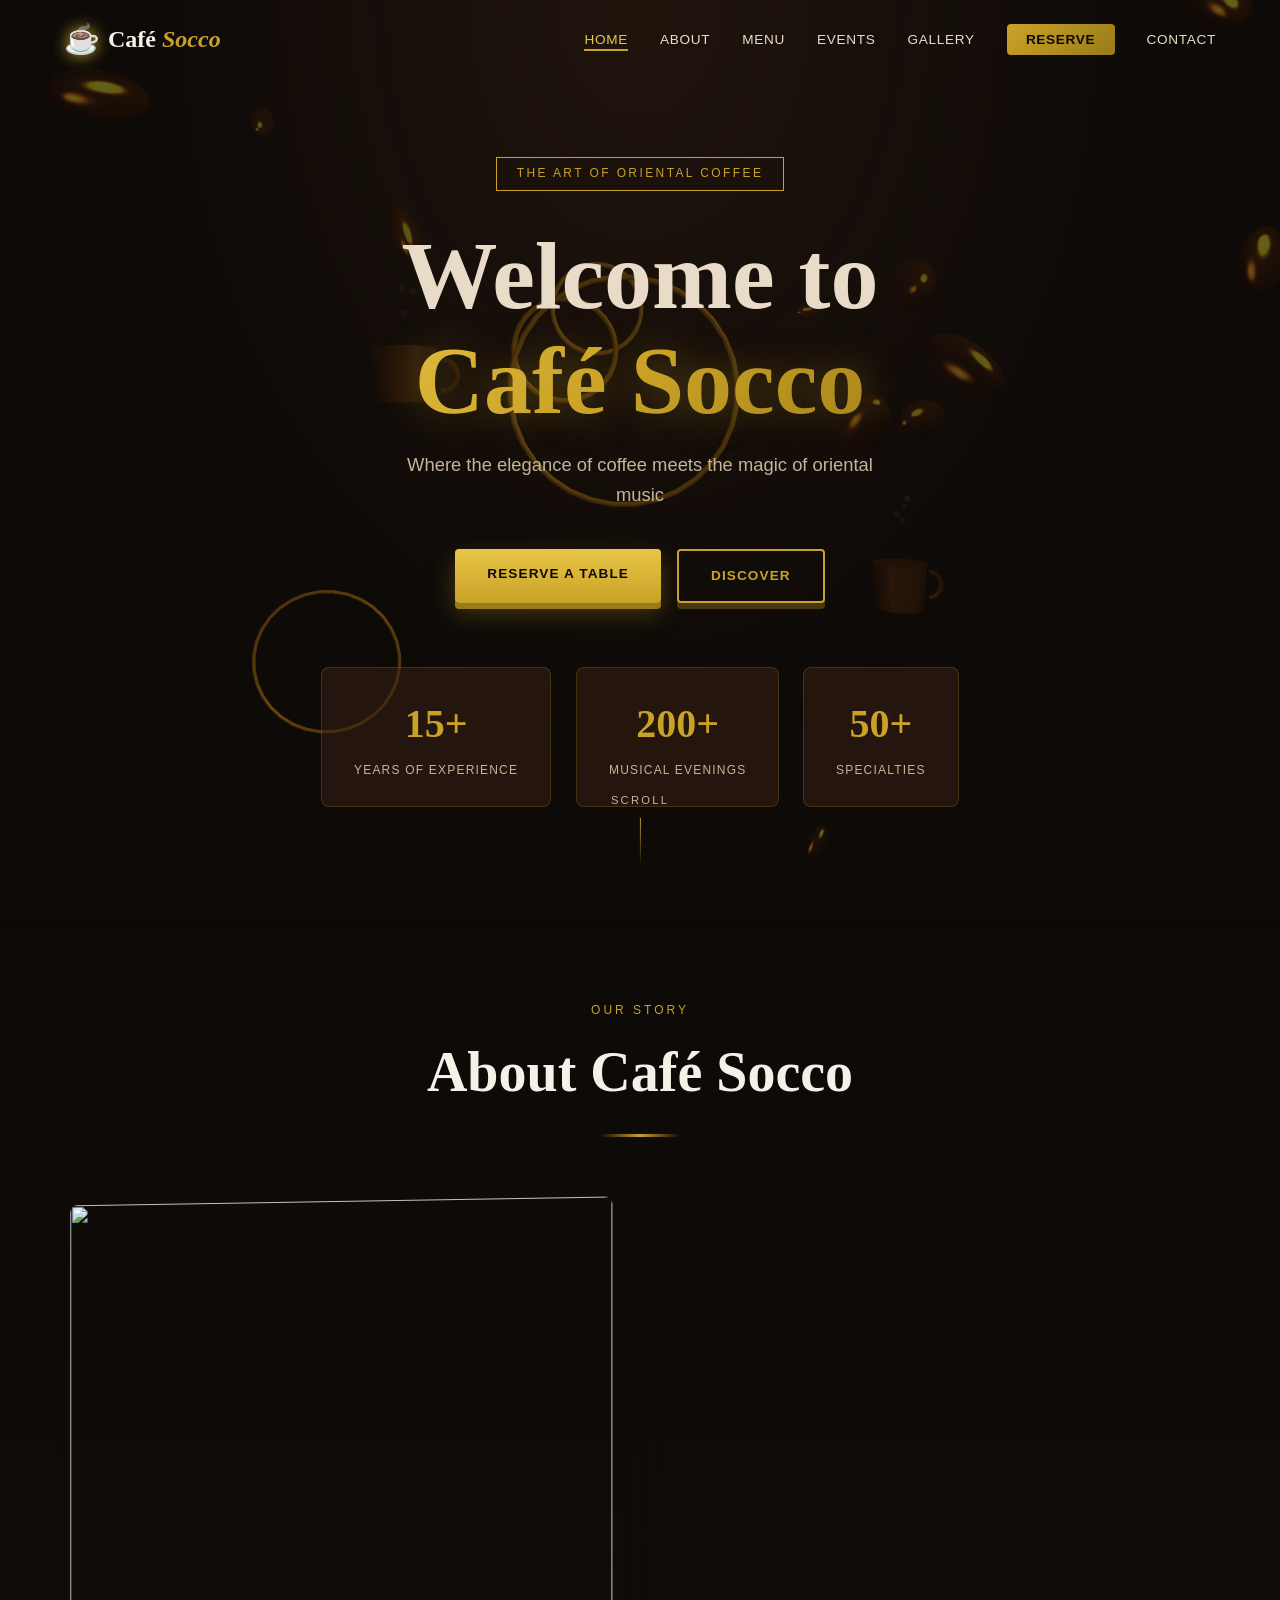
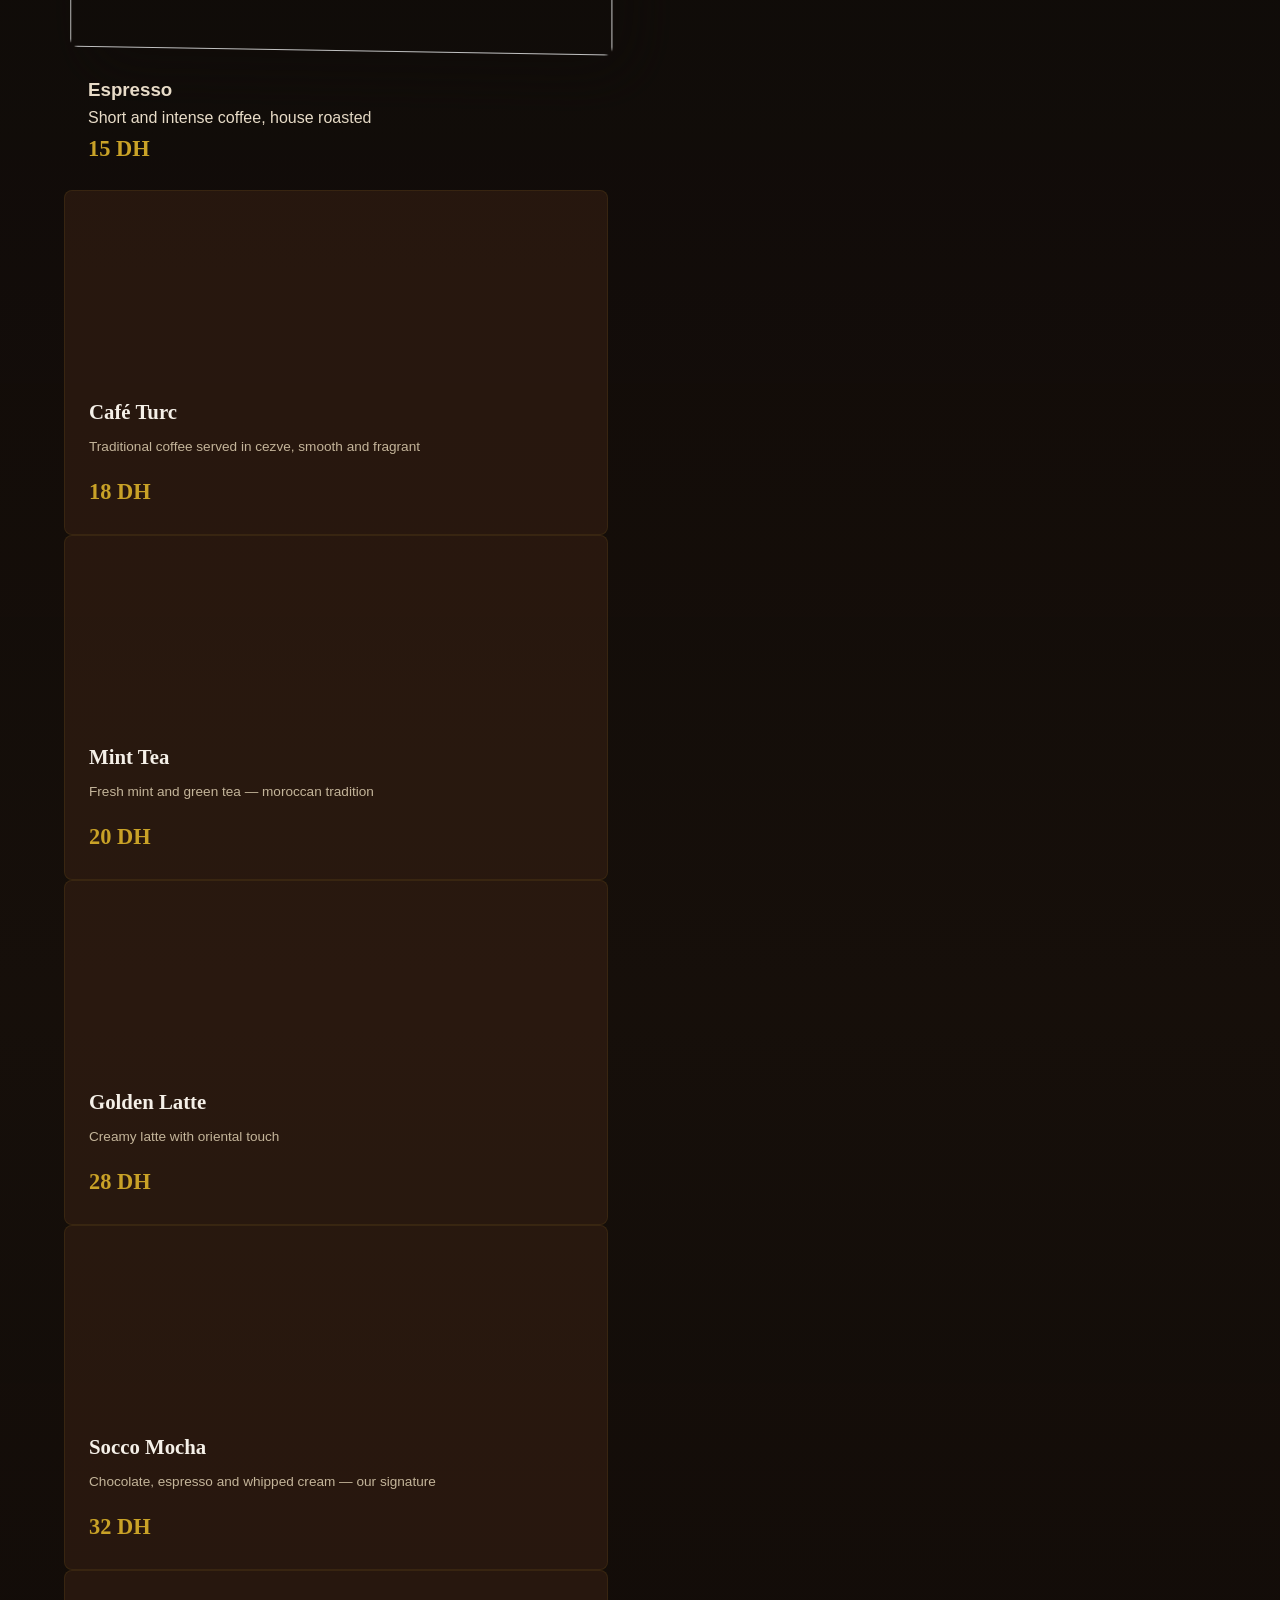
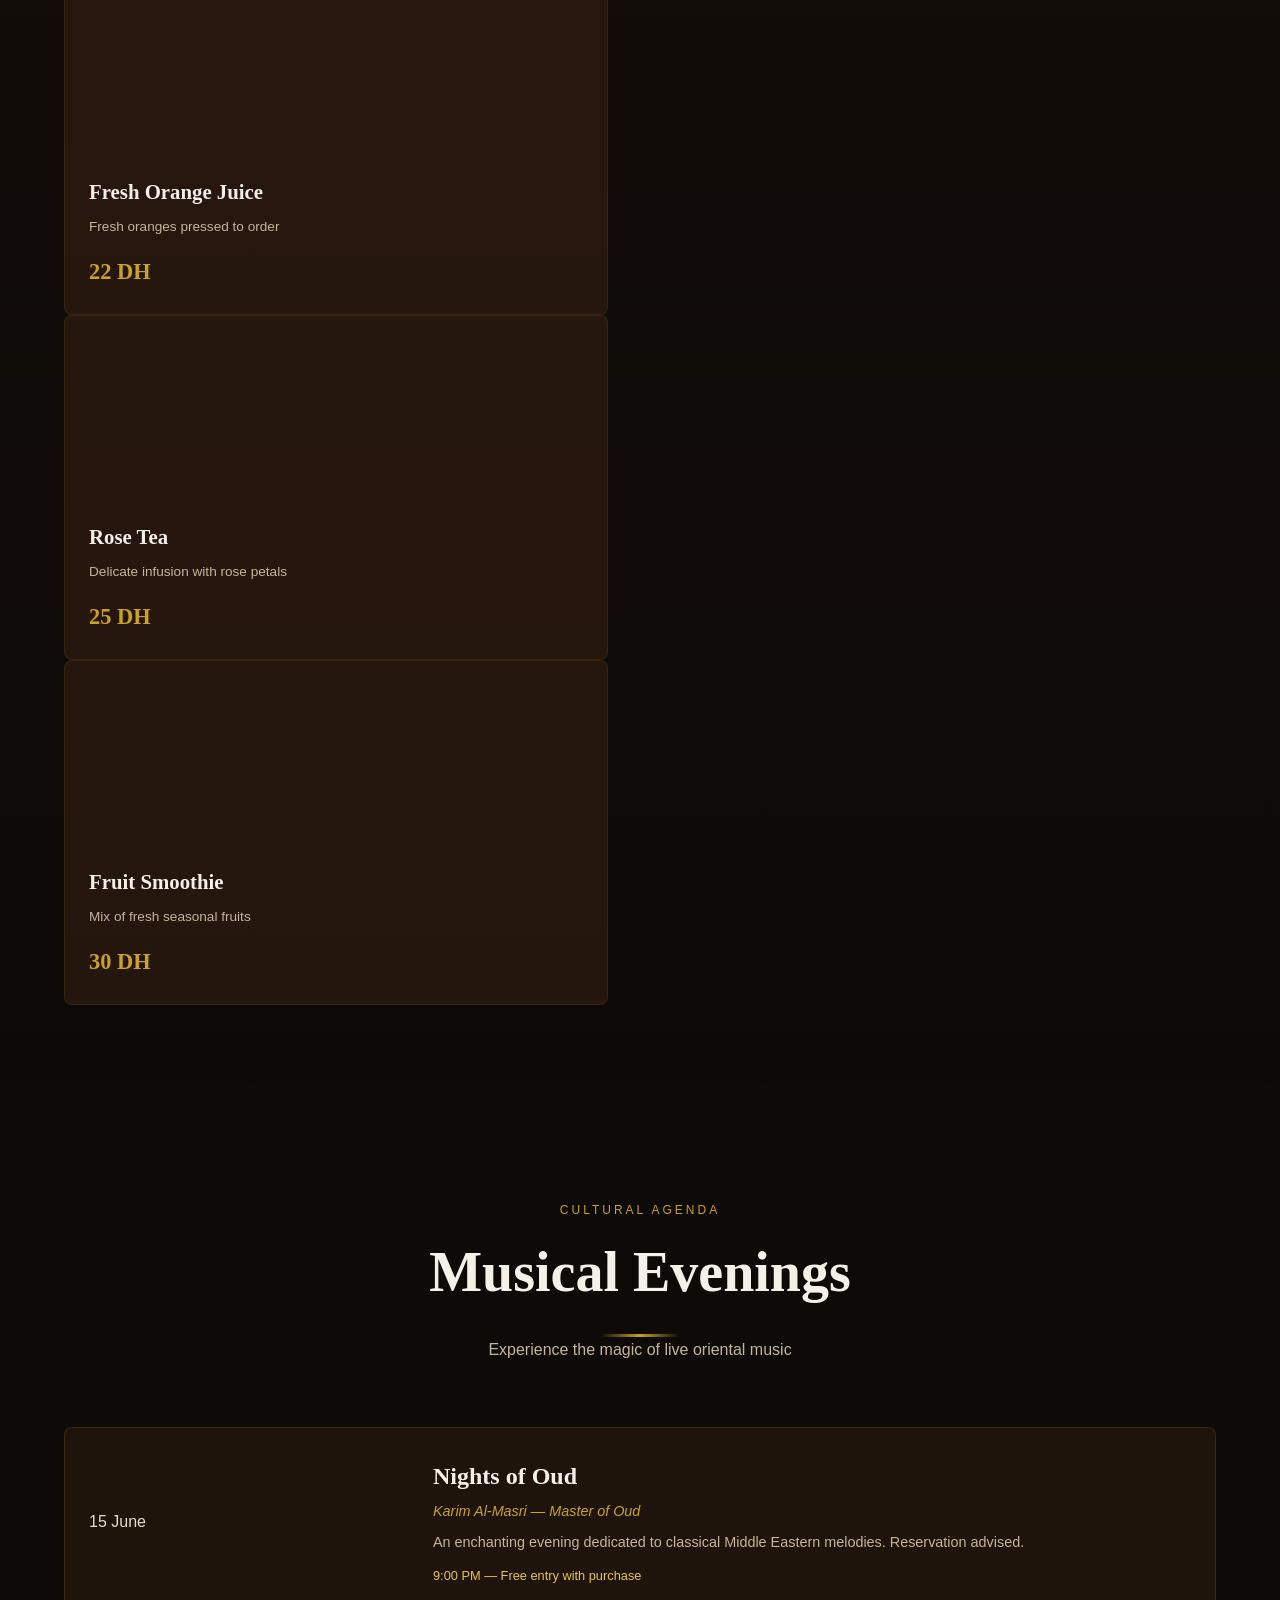
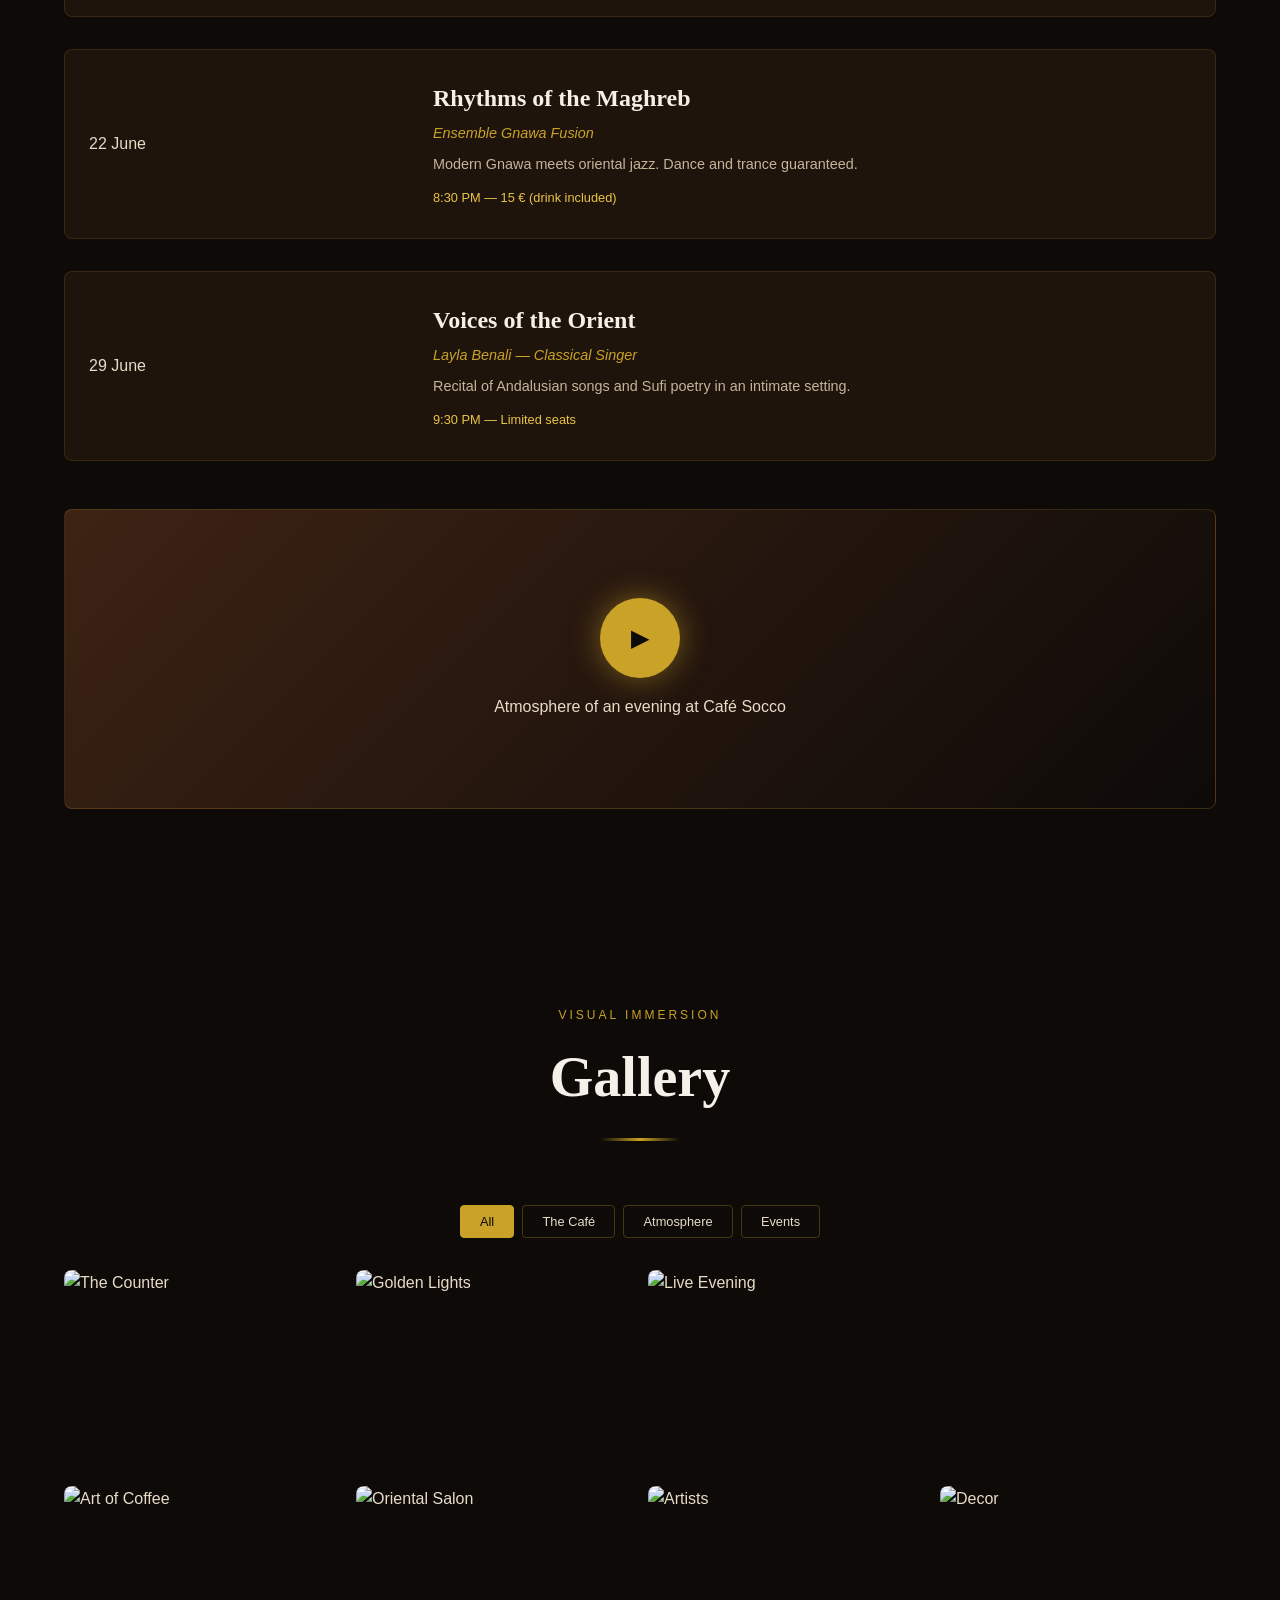
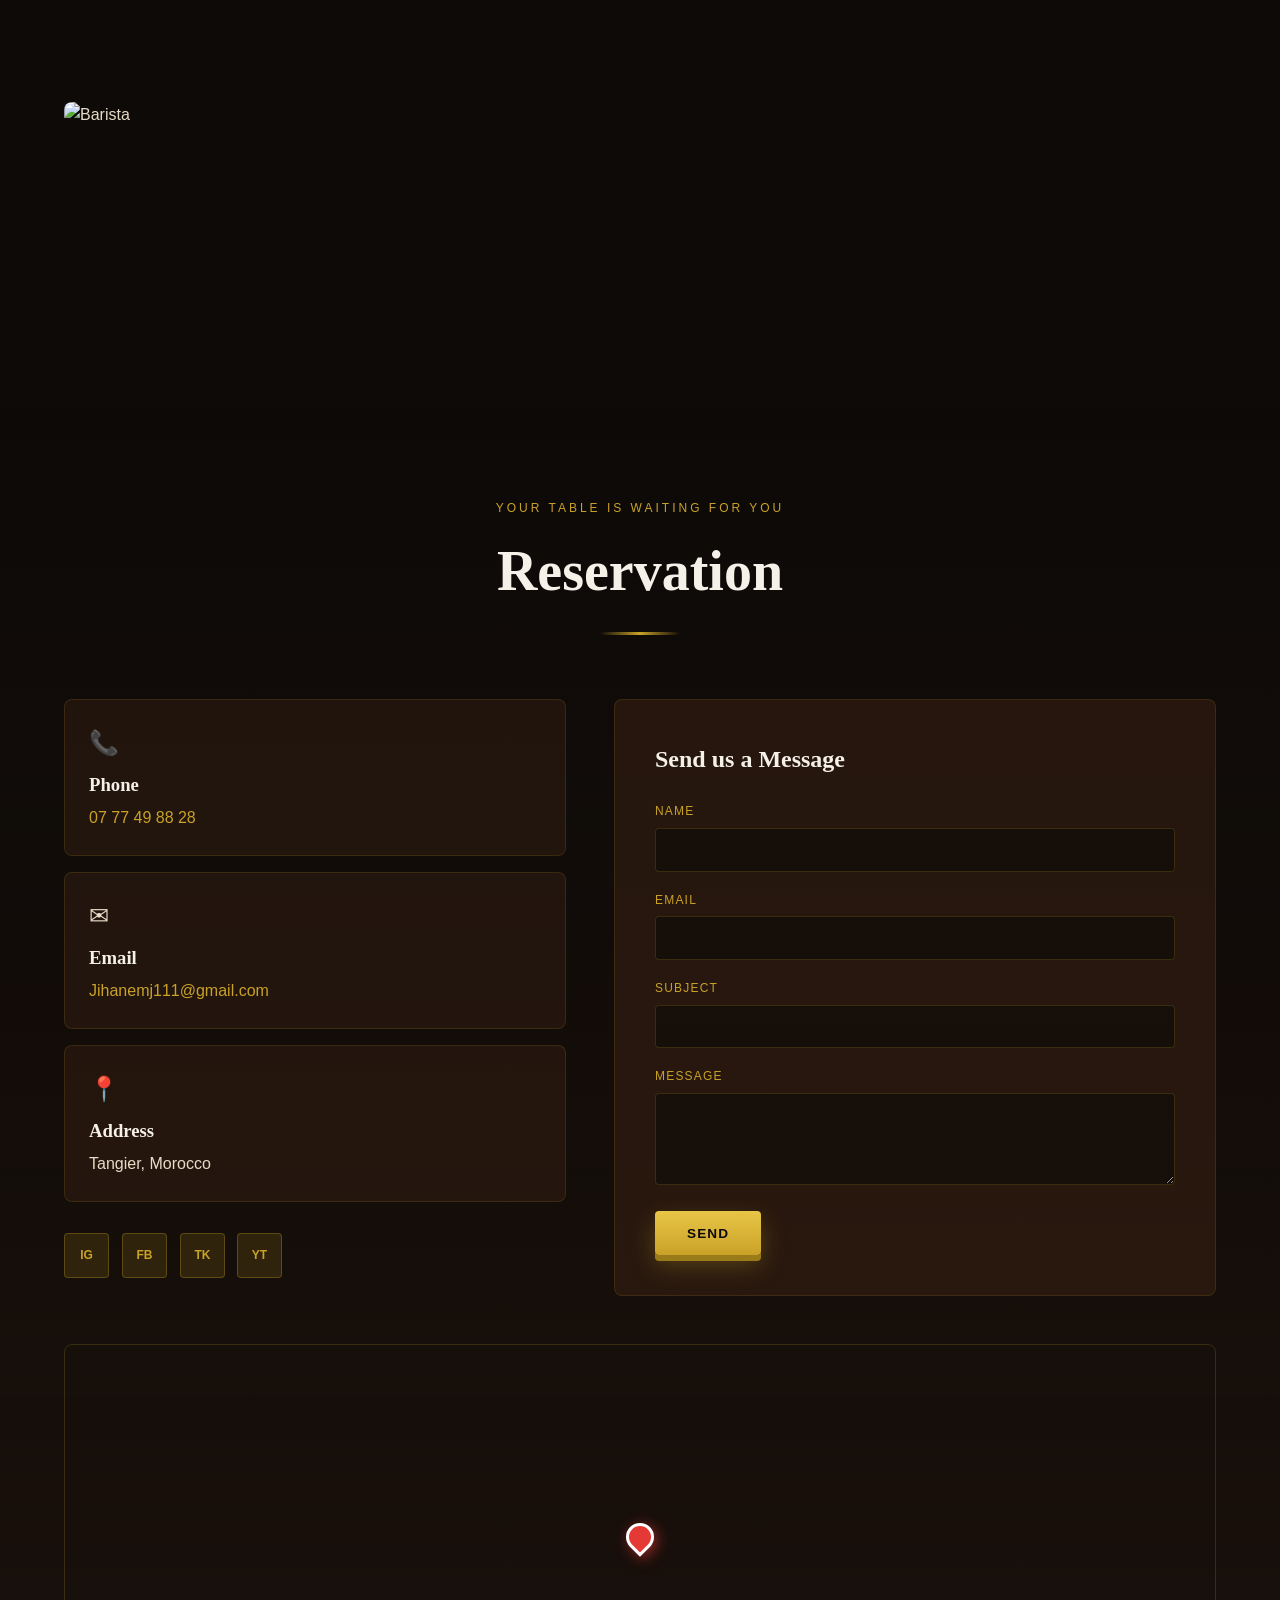
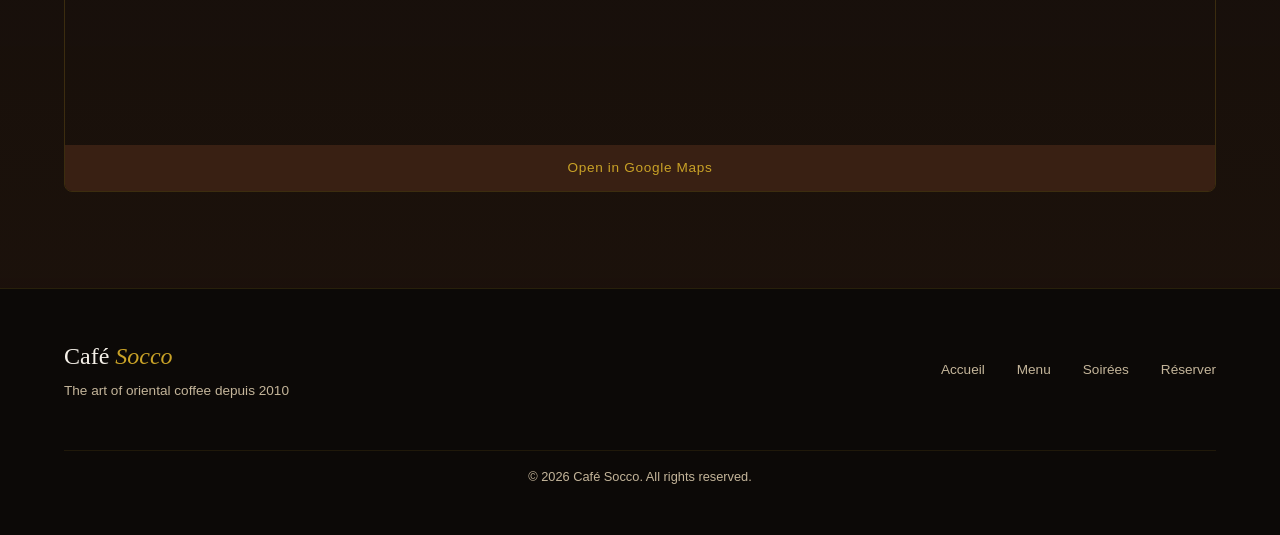
==== commit 11a3ad9f: "Add files via upload" ====
--- a/index.html
+++ b/index.html
@@ -1,15 +1,15 @@
 <!DOCTYPE html>
-<html lang="fr">
+<html lang="en">
 <head>
   <meta charset="UTF-8" />
   <meta name="viewport" content="width=device-width, initial-scale=1.0" />
-  <meta name="description" content="Café Socco — Café culturel et musical oriental. Café haut de gamme, soirées live, ambiance chaleureuse. Réservez votre table en ligne." />
-  <meta name="keywords" content="café oriental, musique live, Café Socco, réservation, soirées musicales" />
+  <meta name="description" content="Café Socco — Cultural and Oriental musical café. Premium coffee, live evenings, warm atmosphere. Reserve your table online." />
+  <meta name="keywords" content="oriental café, live music, Café Socco, reservation, musical evenings" />
   <meta name="author" content="Café Socco" />
-  <meta property="og:title" content="Café Socco — Café Culturel & Musical Oriental" />
-  <meta property="og:description" content="Un espace chaleureux alliant café premium, ambiance orientale et musique live traditionnelle." />
+  <meta property="og:title" content="Café Socco — Cultural & Oriental Musical Café" />
+  <meta property="og:description" content="A warm space combining premium coffee, oriental atmosphere and traditional live music." />
   <meta property="og:type" content="website" />
-  <title>Café Socco — Café Culturel & Musical Oriental</title>
+  <title>Café Socco — Cultural & Oriental Musical Café</title>
   <link rel="preconnect" href="https://fonts.googleapis.com" />
   <link rel="preconnect" href="https://fonts.gstatic.com" crossorigin />
   <link href="https://fonts.googleapis.com/css2?family=Cormorant+Garamond:ital,wght@0,400;0,600;0,700;1,400&family=Montserrat:wght@300;400;500;600&display=swap" rel="stylesheet" />
@@ -20,7 +20,7 @@
   <div id="loader" class="loader">
     <div class="loader-cup">
       <div class="cup-3d"></div>
-      <p>Préparation de votre expérience...</p>
+      <p>Preparing your experience...</p>
     </div>
   </div>
 
@@ -28,7 +28,7 @@
 
   <header class="header" id="header">
     <nav class="nav container">
-      <a href="#accueil" class="logo">
+      <a href="#home" class="logo">
         <span class="logo-icon">☕</span>
         <span class="logo-text">Café <em>Socco</em></span>
       </a>
@@ -36,453 +36,314 @@
         <span></span><span></span><span></span>
       </button>
       <ul class="nav-menu" id="nav-menu">
-        <li><a href="#accueil" class="nav-link active">Accueil</a></li>
-        <li><a href="#apropos" class="nav-link">À propos</a></li>
-        <li><a href="#menu" class="nav-link">Menu</a></li>
-        <li><a href="#soirees" class="nav-link">Soirées</a></li>
-        <li><a href="#galerie" class="nav-link">Galerie</a></li>
-        <li><a href="#reservation" class="nav-link nav-cta">Réserver</a></li>
-        <li><a href="#contact" class="nav-link">Contact</a></li>
-      </ul>
+         <li><a href="#home" class="nav-link active">Home</a></li>
+         <li><a href="#about" class="nav-link">About</a></li>
+         <li><a href="#menu" class="nav-link">Menu</a></li>
+         <li><a href="#events" class="nav-link">Events</a></li>
+         <li><a href="#gallery" class="nav-link">Gallery</a></li>
+         <li><a href="#reservation" class="nav-link nav-cta">Reserve</a></li>
+         <li><a href="#Contact" class="nav-link">Contact</a></li>
+       </ul>
     </nav>
   </header>
 
   <main>
-    <!-- ACCUEIL -->
-    <section id="accueil" class="hero">
+    <!-- HOME -->
+    <section id="home" class="hero">
       <div class="hero-content container">
-        <div class="hero-badge" data-aos>L'art du café oriental</div>
+        <div class="hero-badge" data-aos>The art of oriental coffee</div>
         <h1 class="hero-title" data-aos>
-          <span class="line">Bienvenue au</span>
+          <span class="line">Welcome to</span>
           <span class="line gold">Café Socco</span>
         </h1>
         <p class="hero-slogan" data-aos>
-          Où l'élégance du café rencontre la magie de la musique orientale
+          Where the elegance of coffee meets the magic of oriental music
         </p>
         <div class="hero-actions" data-aos>
-          <a href="#reservation" class="btn btn-primary btn-3d">Réserver une table</a>
-          <a href="#apropos" class="btn btn-outline btn-3d">Découvrir</a>
+          <a href="#reservation" class="btn btn-primary btn-3d">Reserve a table</a>
+          <a href="#about" class="btn btn-outline btn-3d">Discover</a>
         </div>
         <div class="hero-stats" data-aos>
           <div class="stat-card card-3d">
             <span class="stat-num">15+</span>
-            <span class="stat-label">Années d'expérience</span>
+            <span class="stat-label">Years of experience</span>
           </div>
           <div class="stat-card card-3d">
             <span class="stat-num">200+</span>
-            <span class="stat-label">Soirées musicales</span>
+            <span class="stat-label">Musical Evenings</span>
           </div>
           <div class="stat-card card-3d">
             <span class="stat-num">50+</span>
-            <span class="stat-label">Spécialités</span>
+            <span class="stat-label">Specialties</span>
           </div>
         </div>
       </div>
       <div class="hero-scroll">
-        <span>Défiler</span>
+        <span>Scroll</span>
         <div class="scroll-line"></div>
       </div>
     </section>
 
-    <!-- À PROPOS -->
-    <section id="apropos" class="section about">
+    <!-- ABOUT -->
+    <section id="about" class="section about">
       <div class="container">
         <div class="section-header" data-aos>
-          <span class="section-tag">Notre histoire</span>
-          <h2 class="section-title">À propos du Café Socco</h2>
+          <span class="section-tag">Our story</span>
+          <h2 class="section-title">About Café Socco</h2>
           <div class="ornament"></div>
         </div>
         <div class="about-grid">
           <div class="about-visual card-3d" data-aos>
             <div class="about-image-wrap">
-              <img src="https://images.unsplash.com/photo-1554118811-1e0d58224f24?w=600&q=80" alt="Intérieur chaleureux du Café Socco" loading="lazy" />
-              <div class="about-frame"></div>
-            </div>
-            <div class="floating-cup cup-3d-small" aria-hidden="true"></div>
-          </div>
-          <div class="about-text" data-aos>
-            <p class="lead">
-              Né d'une passion pour la culture orientale et l'art du café, le Café Socco est bien plus qu'un simple établissement — c'est une expérience sensorielle unique.
-            </p>
-            <p>
-              Depuis notre ouverture, nous avons créé un havre de paix où se mêlent les arômes d'un café haut de gamme, les mélodies envoûtantes de la musique live traditionnelle et l'ambiance chaleureuse d'un salon oriental authentique.
-            </p>
-            <div class="values-grid">
-              <div class="value-item card-3d">
-                <div class="value-icon">✦</div>
-                <h3>Vision</h3>
-                <p>Devenir la référence des cafés culturels orientaux, un lieu où chaque visite devient un souvenir inoubliable.</p>
-              </div>
-              <div class="value-item card-3d">
-                <div class="value-icon">♪</div>
-                <h3>Musique</h3>
-                <p>Soirées live avec les plus grands artistes de la musique orientale traditionnelle et contemporaine.</p>
-              </div>
-              <div class="value-item card-3d">
-                <div class="value-icon">☕</div>
-                <h3>Excellence</h3>
-                <p>Cafés d'exception, thés rares et pâtisseries orientales préparées avec amour par nos maîtres artisans.</p>
-              </div>
-              <div class="value-item card-3d">
-                <div class="value-icon">❋</div>
-                <h3>Culture</h3>
-                <p>Une immersion authentique dans l'art de vivre oriental, pour locaux et voyageurs du monde entier.</p>
-              </div>
+              <img src="ddc335ae-a799-4795-b525-498c561a2245.jfif'https://images.unsplash.com/photo-1514432324607-a09d9b4aefdd?w=400&q=80')"></div>
+                <div class="menu-card-body">
+                  <h3>Espresso</h3>
+                  <p>Short and intense coffee, house roasted</p>
+                  <span class="price">15 DH</span>
+                </div>
+              </article>
+              <article class="menu-card card-3d">
+                <div class="menu-card-img" style="background-image:url('b230e6b4-6e6b-4aef-a643-80ec043b1b0c.jfif')"></div>
+                <div class="menu-card-body">
+                  <h3>Café Turc</h3>
+                  <p>Traditional coffee served in cezve, smooth and fragrant</p>
+                  <span class="price">18 DH</span>
+                </div>
+              </article>
+              <article class="menu-card card-3d">
+                <div class="menu-card-img" style="background-image:url('b140b8f4-04fd-4c9d-a0b1-84c23b52e274.jfif')"></div>
+                <div class="menu-card-body">
+                  <h3>Mint Tea</h3>
+                  <p>Fresh mint and green tea — moroccan tradition</p>
+                  <span class="price">20 DH</span>
+                </div>
+              </article>
+              <article class="menu-card card-3d">
+                <div class="menu-card-img" style="background-image:url('3c416619-67d5-498b-974f-65277251a952.jfif')"></div>
+                <div class="menu-card-body">
+                  <h3>Golden Latte</h3>
+                  <p>Creamy latte with oriental touch</p>
+                  <span class="price">28 DH</span>
+                </div>
+              </article>
+              <article class="menu-card card-3d">
+                <div class="menu-card-img" style="background-image:url('13833c43-cf29-4215-bcfb-c69cce83f531.jfif')"></div>
+                <div class="menu-card-body">
+                  <h3>Socco Mocha</h3>
+                  <p>Chocolate, espresso and whipped cream — our signature</p>
+                  <span class="price">32 DH</span>
+                </div>
+              </article>
+              <article class="menu-card card-3d">
+                <div class="menu-card-img" style="background-image:url('ddc335ae-a799-4795-b525-498c561a2245.jfif')"></div>
+                <div class="menu-card-body">
+                  <h3>Fresh Orange Juice</h3>
+                  <p>Fresh oranges pressed to order</p>
+                  <span class="price">22 DH</span>
+                </div>
+              </article>
+              <article class="menu-card card-3d">
+                <div class="menu-card-img" style="background-image:url('d140247f-68eb-44bb-9452-f8a56ce18f81.jfif')"></div>
+                <div class="menu-card-body">
+                  <h3>Rose Tea</h3>
+                  <p>Delicate infusion with rose petals</p>
+                  <span class="price">25 DH</span>
+                </div>
+              </article>
+              <article class="menu-card card-3d">
+                <div class="menu-card-img" style="background-image:url('b230e6b4-6e6b-4aef-a643-80ec043b1b0c.jfif')"></div>
+                <div class="menu-card-body">
+                  <h3>Fruit Smoothie</h3>
+                  <p>Mix of fresh seasonal fruits</p>
+                  <span class="price">30 DH</span>
+                </div>
+              </article>
+            </div>
+          </div>
+          <div class="menu-panel" id="panel-crepes">
+            <div class="menu-grid">
+              <article class="menu-card card-3d">
+                <div class="menu-card-img" style="background-image:url('ddc335ae-a799-4795-b525-498c561a2245.jfif')"></div>
+                <div class="menu-card-body">
+                  <h3>Nutella Crêpe</h3>
+                  <p>Thin crêpe filled with melting Nutella</p>
+                  <span class="price">25 DH</span>
+                </div>
+              </article>
+              <article class="menu-card card-3d">
+                <div class="menu-card-img" style="background-image:url('d140247f-68eb-44bb-9452-f8a56ce18f81.jfif')"></div>
+                <div class="menu-card-body">
+                  <h3>Honey & Almond Crêpe</h3>
+                  <p>Acacia honey and roasted almonds</p>
+                  <span class="price">28 DH</span>
+                </div>
+              </article>
+              <article class="menu-card card-3d">
+                <div class="menu-card-img" style="background-image:url('b230e6b4-6e6b-4aef-a643-80ec043b1b0c.jfif')"></div>
+                <div class="menu-card-body">
+                  <h3>Speculoos Crêpe</h3>
+                  <p>Crushed Speculoos and caramel sauce</p>
+                  <span class="price">30 DH</span>
+                </div>
+              </article>
+              <article class="menu-card card-3d">
+                <div class="menu-card-img" style="background-image:url('b140b8f4-04fd-4c9d-a0b1-84c23b52e274.jfif')"></div>
+                <div class="menu-card-body">
+                  <h3>Fresh Fruit Crêpe</h3>
+                  <p>Assortment of seasonal fruits and coulis</p>
+                  <span class="price">32 DH</span>
+                </div>
+              </article>
+              <article class="menu-card card-3d">
+                <div class="menu-card-img" style="background-image:url('3c416619-67d5-498b-974f-65277251a952.jfif')"></div>
+                <div class="menu-card-body">
+                  <h3>White Chocolate Crêpe</h3>
+                  <p>White chocolate and grated coconut</p>
+                  <span class="price">30 DH</span>
+                </div>
+              </article>
+              <article class="menu-card card-3d">
+                <div class="menu-card-img" style="background-image:url('13833c43-cf29-4215-bcfb-c69cce83f531.jfif')"></div>
+                <div class="menu-card-body">
+                  <h3>Socco Crêpe</h3>
+                  <p>Our creation: honey, almonds, banana and cinnamon</p>
+                  <span class="price">35 DH</span>
+                </div>
+              </article>
             </div>
           </div>
         </div>
       </div>
     </section>
 
-    <!-- MENU -->
-    <section id="menu" class="section menu-section">
+    <!-- Musical Evenings -->
+    <section id="events" class="section events">
       <div class="container">
         <div class="section-header" data-aos>
-          <span class="section-tag">Nos délices</span>
-          <h2 class="section-title">Le Menu</h2>
+          <span class="section-tag">Cultural agenda</span>
+          <h2 class="section-title">Musical Evenings</h2>
           <div class="ornament"></div>
-          <p class="section-desc">Boissons chaudes & froides et crêpes gourmandes</p>
-        </div>
-        <div class="menu-tabs" data-aos>
-          <button class="menu-tab active" data-tab="boissons">Boissons</button>
-          <button class="menu-tab" data-tab="crepes">Crêpes</button>
-        </div>
-        <div class="menu-panels">
-          <div class="menu-panel active" id="panel-boissons">
-            <div class="menu-grid">
-              <article class="menu-card card-3d">
-                <div class="menu-card-img" style="background-image:url('https://images.unsplash.com/photo-1514432324607-a09d9b4aefdd?w=400&q=80')"></div>
-                <div class="menu-card-body">
-                  <h3>Espresso</h3>
-                  <p>Café court et intense, torréfaction maison</p>
-                  <span class="price">15 DH</span>
-                </div>
-              </article>
-              <article class="menu-card card-3d">
-                <div class="menu-card-img" style="background-image:url('https://images.unsplash.com/photo-1461023058943-f07f80f04a79?w=400&q=80')"></div>
-                <div class="menu-card-body">
-                  <h3>Café Turc</h3>
-                  <p>Café traditionnel servi en cezve, onctueux et parfumé</p>
-                  <span class="price">18 DH</span>
-                </div>
-              </article>
-              <article class="menu-card card-3d">
-                <div class="menu-card-img" style="background-image:url('https://images.unsplash.com/photo-1564890369478-c89ca6d9ede9?w=400&q=80')"></div>
-                <div class="menu-card-body">
-                  <h3>Thé à la Menthe</h3>
-                  <p>Menthe fraîche et thé vert — tradition marocaine</p>
-                  <span class="price">20 DH</span>
-                </div>
-              </article>
-              <article class="menu-card card-3d">
-                <div class="menu-card-img" style="background-image:url('https://images.unsplash.com/photo-1572442388796-11668a67cc3e?w=400&q=80')"></div>
-                <div class="menu-card-body">
-                  <h3>Latte Doré</h3>
-                  <p>Latte crémeux à la touche orientale</p>
-                  <span class="price">28 DH</span>
-                </div>
-              </article>
-              <article class="menu-card card-3d">
-                <div class="menu-card-img" style="background-image:url('https://images.unsplash.com/photo-1495474472287-4d71bcdd2085?w=400&q=80')"></div>
-                <div class="menu-card-body">
-                  <h3>Mocha Socco</h3>
-                  <p>Chocolat, espresso et chantilly — notre signature</p>
-                  <span class="price">32 DH</span>
-                </div>
-              </article>
-              <article class="menu-card card-3d">
-                <div class="menu-card-img" style="background-image:url('https://images.unsplash.com/photo-1546173159-315724a31696?w=400&q=80')"></div>
-                <div class="menu-card-body">
-                  <h3>Jus d'Orange Pressé</h3>
-                  <p>Oranges fraîches pressées à la commande</p>
-                  <span class="price">22 DH</span>
-                </div>
-              </article>
-              <article class="menu-card card-3d">
-                <div class="menu-card-img" style="background-image:url('https://images.unsplash.com/photo-1556679343-c7306c1976bc?w=400&q=80')"></div>
-                <div class="menu-card-body">
-                  <h3>Thé aux Roses</h3>
-                  <p>Infusion délicate aux pétales de roses</p>
-                  <span class="price">25 DH</span>
-                </div>
-              </article>
-              <article class="menu-card card-3d">
-                <div class="menu-card-img" style="background-image:url('https://images.unsplash.com/photo-1622597466555-8b44c69ea53e?w=400&q=80')"></div>
-                <div class="menu-card-body">
-                  <h3>Smoothie Fruits</h3>
-                  <p>Mélange de fruits frais de saison</p>
-                  <span class="price">30 DH</span>
-                </div>
-              </article>
-            </div>
-          </div>
-          <div class="menu-panel" id="panel-crepes">
-            <div class="menu-grid">
-              <article class="menu-card card-3d">
-                <div class="menu-card-img" style="background-image:url('https://images.unsplash.com/photo-1519676867240-f03562e64548?w=400&q=80')"></div>
-                <div class="menu-card-body">
-                  <h3>Crêpe Nutella</h3>
-                  <p>Crêpe fine garnie de Nutella fondant</p>
-                  <span class="price">25 DH</span>
-                </div>
-              </article>
-              <article class="menu-card card-3d">
-                <div class="menu-card-img" style="background-image:url('https://images.unsplash.com/photo-1565958011703-44f9829ba187?w=400&q=80')"></div>
-                <div class="menu-card-body">
-                  <h3>Crêpe Miel & Amandes</h3>
-                  <p>Miel d'acacia et amandes grillées</p>
-                  <span class="price">28 DH</span>
-                </div>
-              </article>
-              <article class="menu-card card-3d">
-                <div class="menu-card-img" style="background-image:url('https://images.unsplash.com/photo-1488477181946-6428a0291777?w=400&q=80')"></div>
-                <div class="menu-card-body">
-                  <h3>Crêpe Spéculoos</h3>
-                  <p>Spéculoos émiettés et sauce caramel</p>
-                  <span class="price">30 DH</span>
-                </div>
-              </article>
-              <article class="menu-card card-3d">
-                <div class="menu-card-img" style="background-image:url('https://images.unsplash.com/photo-1587241321921-ef168b1e0d44?w=400&q=80')"></div>
-                <div class="menu-card-body">
-                  <h3>Crêpe Fruits Frais</h3>
-                  <p>Assortiment de fruits de saison et coulis</p>
-                  <span class="price">32 DH</span>
-                </div>
-              </article>
-              <article class="menu-card card-3d">
-                <div class="menu-card-img" style="background-image:url('https://images.unsplash.com/photo-1606313564200-e75d5e30476b?w=400&q=80')"></div>
-                <div class="menu-card-body">
-                  <h3>Crêpe Chocolat Blanc</h3>
-                  <p>Chocolat blanc et noix de coco râpée</p>
-                  <span class="price">30 DH</span>
-                </div>
-              </article>
-              <article class="menu-card card-3d">
-                <div class="menu-card-img" style="background-image:url('https://images.unsplash.com/photo-1509365465985-25d11c17f812?w=400&q=80')"></div>
-                <div class="menu-card-body">
-                  <h3>Crêpe Socco</h3>
-                  <p>Notre création : miel, amandes, banane et cannelle</p>
-                  <span class="price">35 DH</span>
-                </div>
-              </article>
-            </div>
+          <p class="section-desc">Experience the magic of live oriental music</p>
+        </div>
+        <div class="events-timeline">
+          <article class="event-card card-3d" data-aos>
+            <div class="event-Date">
+              <span class="day">15</span>
+              <span class="month">June</span>
+            </div>
+            <div class="event-img" style="background-image:url('13833c43-cf29-4215-bcfb-c69cce83f531.jfif')"></div>
+            <div class="event-info">
+              <h3>Nights of Oud</h3>
+              <p class="artist">Karim Al-Masri — Master of Oud</p>
+              <p>An enchanting evening dedicated to classical Middle Eastern melodies. Reservation advised.</p>
+              <span class="event-time">9:00 PM — Free entry with purchase</span>
+            </div>
+          </article>
+          <article class="event-card card-3d" data-aos>
+            <div class="event-Date">
+              <span class="day">22</span>
+              <span class="month">June</span>
+            </div>
+            <div class="event-img" style="background-image:url('ddc335ae-a799-4795-b525-498c561a2245.jfif')"></div>
+            <div class="event-info">
+              <h3>Rhythms of the Maghreb</h3>
+              <p class="artist">Ensemble Gnawa Fusion</p>
+              <p>Modern Gnawa meets oriental jazz. Dance and trance guaranteed.</p>
+              <span class="event-time">8:30 PM — 15 € (drink included)</span>
+            </div>
+          </article>
+          <article class="event-card card-3d" data-aos>
+            <div class="event-Date">
+              <span class="day">29</span>
+              <span class="month">June</span>
+            </div>
+            <div class="event-img" style="background-image:url('d140247f-68eb-44bb-9452-f8a56ce18f81.jfif')"></div>
+            <div class="event-info">
+              <h3>Voices of the Orient</h3>
+              <p class="artist">Layla Benali — Classical Singer</p>
+              <p>Recital of Andalusian songs and Sufi poetry in an intimate setting.</p>
+              <span class="event-time">9:30 PM — Limited seats</span>
+            </div>
+          </article>
+        </div>
+        <div class="events-video card-3d" data-aos>
+          <div class="video-placeholder">
+            <div class="play-btn" aria-label="Play video">▶</div>
+            <p>Atmosphere of an evening at Café Socco</p>
           </div>
         </div>
       </div>
     </section>
 
-    <!-- SOIRÉES MUSICALES -->
-    <section id="soirees" class="section events">
+    <!-- Gallery -->
+    <section id="gallery" class="section gallery">
       <div class="container">
         <div class="section-header" data-aos>
-          <span class="section-tag">Agenda culturel</span>
-          <h2 class="section-title">Soirées Musicales</h2>
+          <span class="section-tag">Visual immersion</span>
+          <h2 class="section-title">Gallery</h2>
           <div class="ornament"></div>
-          <p class="section-desc">Vivez la magie de la musique orientale en live</p>
-        </div>
-        <div class="events-timeline">
-          <article class="event-card card-3d" data-aos>
-            <div class="event-date">
-              <span class="day">15</span>
-              <span class="month">Juin</span>
-            </div>
-            <div class="event-img" style="background-image:url('https://images.unsplash.com/photo-1514525253161-7a46d19cd819?w=500&q=80')"></div>
-            <div class="event-info">
-              <h3>Nuits du Oud</h3>
-              <p class="artist">Karim Al-Masri — Maître du oud</p>
-              <p>Une soirée envoûtante dédiée aux mélodies classiques du Moyen-Orient. Réservation conseillée.</p>
-              <span class="event-time">21h00 — Entrée libre avec consommation</span>
-            </div>
-          </article>
-          <article class="event-card card-3d" data-aos>
-            <div class="event-date">
-              <span class="day">22</span>
-              <span class="month">Juin</span>
-            </div>
-            <div class="event-img" style="background-image:url('https://images.unsplash.com/photo-1493225457124-a3eb161ffa5f?w=500&q=80')"></div>
-            <div class="event-info">
-              <h3>Rythmes du Maghreb</h3>
-              <p class="artist">Ensemble Gnawa Fusion</p>
-              <p>Gnawa moderne rencontre jazz oriental. Danse et transe garanties.</p>
-              <span class="event-time">20h30 — 15 € (boisson incluse)</span>
-            </div>
-          </article>
-          <article class="event-card card-3d" data-aos>
-            <div class="event-date">
-              <span class="day">29</span>
-              <span class="month">Juin</span>
-            </div>
-            <div class="event-img" style="background-image:url('https://images.unsplash.com/photo-1511671782779-c97d3d27a1d4?w=500&q=80')"></div>
-            <div class="event-info">
-              <h3>Voix d'Orient</h3>
-              <p class="artist">Layla Benali — Chanteuse classique</p>
-              <p>Récital de chansons andalouses et poésies soufies dans un cadre intimiste.</p>
-              <span class="event-time">21h30 — Places limitées</span>
-            </div>
-          </article>
-        </div>
-        <div class="events-video card-3d" data-aos>
-          <div class="video-placeholder">
-            <div class="play-btn" aria-label="Lire la vidéo">▶</div>
-            <p>Ambiance d'une soirée au Café Socco</p>
-          </div>
-        </div>
-      </div>
-    </section>
-
-    <!-- GALERIE -->
-    <section id="galerie" class="section gallery">
-      <div class="container">
-        <div class="section-header" data-aos>
-          <span class="section-tag">Immersion visuelle</span>
-          <h2 class="section-title">Galerie</h2>
-          <div class="ornament"></div>
         </div>
         <div class="gallery-filters" data-aos>
-          <button class="gallery-filter active" data-filter="all">Tout</button>
-          <button class="gallery-filter" data-filter="cafe">Le Café</button>
-          <button class="gallery-filter" data-filter="ambiance">Ambiance</button>
-          <button class="gallery-filter" data-filter="events">Événements</button>
+          <button class="gallery-filter active" data-filter="all">All</button>
+          <button class="gallery-filter" data-filter="cafe">The Café</button>
+          <button class="gallery-filter" data-filter="ambiance">Atmosphere</button>
+          <button class="gallery-filter" data-filter="events">Events</button>
         </div>
         <div class="gallery-grid" id="gallery-grid">
           <div class="gallery-item card-3d" data-category="cafe" data-aos>
-            <img src="https://images.unsplash.com/photo-1559925393-8be0ec4767c8?w=500&q=80" alt="Comptoir du café" loading="lazy" />
-            <div class="gallery-overlay"><span>Le Comptoir</span></div>
+            <img src="b140b8f4-04fd-4c9d-a0b1-84c23b52e274.jfif" alt="The Counter" loading="lazy" />
+            <div class="gallery-overlay"><span>The Counter</span></div>
           </div>
           <div class="gallery-item card-3d" data-category="ambiance" data-aos>
-            <img src="https://images.unsplash.com/photo-1558618666-fcd25c85cd64?w=500&q=80" alt="Lumières tamisées" loading="lazy" />
-            <div class="gallery-overlay"><span>Lumières Dorées</span></div>
+            <img src="3c416619-67d5-498b-974f-65277251a952.jfif" alt="Golden Lights" loading="lazy" />
+            <div class="gallery-overlay"><span>Golden Lights</span></div>
           </div>
           <div class="gallery-item card-3d wide" data-category="events" data-aos>
-            <img src="https://images.unsplash.com/photo-1514525253161-7a46d19cd819?w=800&q=80" alt="Concert live" loading="lazy" />
-            <div class="gallery-overlay"><span>Soirée Live</span></div>
+            <img src="d140247f-68eb-44bb-9452-f8a56ce18f81.jfif" alt="Live Evening" loading="lazy" />
+            <div class="gallery-overlay"><span>Live Evening</span></div>
           </div>
           <div class="gallery-item card-3d" data-category="cafe" data-aos>
-            <img src="https://images.unsplash.com/photo-1509042239860-f550ce710b93?w=500&q=80" alt="Tasse de café" loading="lazy" />
-            <div class="gallery-overlay"><span>Art du Café</span></div>
+            <img src="b230e6b4-6e6b-4aef-a643-80ec043b1b0c.jfif" alt="Art of Coffee" loading="lazy" />
+            <div class="gallery-overlay"><span>Art of Coffee</span></div>
           </div>
           <div class="gallery-item card-3d" data-category="ambiance" data-aos>
-            <img src="https://images.unsplash.com/photo-1554118811-1e0d58224f24?w=500&q=80" alt="Salon oriental" loading="lazy" />
-            <div class="gallery-overlay"><span>Salon Oriental</span></div>
+            <img src="ddc335ae-a799-4795-b525-498c561a2245.jfif" alt="Oriental Salon" loading="lazy" />
+            <div class="gallery-overlay"><span>Oriental Salon</span></div>
           </div>
           <div class="gallery-item card-3d tall" data-category="events" data-aos>
-            <img src="https://images.unsplash.com/photo-1516450360452-9312f5e86fc7?w=500&q=80" alt="Musiciens" loading="lazy" />
-            <div class="gallery-overlay"><span>Artistes</span></div>
+            <img src="13833c43-cf29-4215-bcfb-c69cce83f531.jfif" alt="Artists" loading="lazy" />
+            <div class="gallery-overlay"><span>Artists</span></div>
           </div>
           <div class="gallery-item card-3d" data-category="ambiance" data-aos>
-            <img src="https://images.unsplash.com/photo-1618221195710-dd6b41faaea6?w=500&q=80" alt="Décor oriental" loading="lazy" />
-            <div class="gallery-overlay"><span>Décor</span></div>
+            <img src="b140b8f4-04fd-4c9d-a0b1-84c23b52e274.jfif" alt="Decor" loading="lazy" />
+            <div class="gallery-overlay"><span>Decor</span></div>
           </div>
           <div class="gallery-item card-3d" data-category="cafe" data-aos>
-            <img src="https://images.unsplash.com/photo-1511920170033-f8396924c348?w=500&q=80" alt="Préparation café" loading="lazy" />
+            <img src="3c416619-67d5-498b-974f-65277251a952.jfif" alt="Barista" loading="lazy" />
             <div class="gallery-overlay"><span>Barista</span></div>
           </div>
         </div>
       </div>
       <div class="lightbox" id="lightbox" aria-hidden="true">
-        <button class="lightbox-close" aria-label="Fermer">&times;</button>
+        <button class="lightbox-close" aria-label="Close">&times;</button>
         <img src="" alt="" id="lightbox-img" />
         <p id="lightbox-caption"></p>
       </div>
     </section>
 
-    <!-- RÉSERVATION -->
+    <!-- RESERVATION -->
     <section id="reservation" class="section reservation">
       <div class="container">
         <div class="section-header" data-aos>
-          <span class="section-tag">Votre table vous attend</span>
-          <h2 class="section-title">Réservation</h2>
-          <div class="ornament"></div>
-        </div>
-        <div class="reservation-wrap">
-          <form class="reservation-form card-3d" id="reservation-form" data-aos>
-            <div class="form-row">
-              <div class="form-group">
-                <label for="res-nom">Nom complet</label>
-                <input type="text" id="res-nom" name="Nom" required placeholder="Votre nom" />
-              </div>
-              <div class="form-group">
-                <label for="res-email">Email</label>
-                <input type="email" id="res-email" name="Email_client" required placeholder="email@exemple.com" />
-              </div>
-            </div>
-            <div class="form-row">
-              <div class="form-group">
-                <label for="res-tel">Téléphone</label>
-                <input type="tel" id="res-tel" name="Telephone" required placeholder="06 00 00 00 00" />
-              </div>
-              <div class="form-group">
-                <label for="res-personnes">Nombre de personnes</label>
-                <select id="res-personnes" name="Nombre_de_personnes" required>
-                  <option value="">Choisir...</option>
-                  <option value="1">1 personne</option>
-                  <option value="2">2 personnes</option>
-                  <option value="3">3 personnes</option>
-                  <option value="4">4 personnes</option>
-                  <option value="5">5 personnes</option>
-                  <option value="6+">6 et plus</option>
-                </select>
-              </div>
-            </div>
-            <div class="form-row">
-              <div class="form-group">
-                <label for="res-date">Date</label>
-                <input type="date" id="res-date" name="Date" required />
-              </div>
-              <div class="form-group">
-                <label for="res-heure">Heure</label>
-                <select id="res-heure" name="Heure" required>
-                  <option value="">Choisir...</option>
-                  <option value="10:00">10h00</option>
-                  <option value="12:00">12h00</option>
-                  <option value="14:00">14h00</option>
-                  <option value="16:00">16h00</option>
-                  <option value="18:00">18h00</option>
-                  <option value="20:00">20h00</option>
-                  <option value="21:00">21h00</option>
-                  <option value="22:00">22h00</option>
-                </select>
-              </div>
-            </div>
-            <div class="form-group">
-              <label for="res-message">Message (optionnel)</label>
-              <textarea id="res-message" name="Message" rows="3" placeholder="Occasion spéciale, allergies, préférences..."></textarea>
-            </div>
-            <button type="submit" class="btn btn-primary btn-3d btn-full" id="res-submit-btn">Confirmer la réservation</button>
-            <div class="form-success" id="res-success" hidden></div>
-            <div class="form-error" id="res-error" hidden></div>
-          </form>
-          <div class="reservation-info card-3d" data-aos>
-            <h3>Informations pratiques</h3>
-            <ul>
-              <li><strong>Horaires :</strong> Lun–Dim, 9h – 23h</li>
-              <li><strong>Soirées live :</strong> Ven & Sam à partir de 20h30</li>
-              <li><strong>Annulation :</strong> Gratuite jusqu'à 24h avant</li>
-              <li><strong>Groupes :</strong> Contactez-nous pour 8+ personnes</li>
-              <li><strong>Réservation :</strong> Confirmation envoyée à notre équipe par email</li>
-            </ul>
-            <div class="reservation-3d-visual" aria-hidden="true">
-              <div class="table-3d"></div>
-            </div>
-          </div>
-        </div>
-      </div>
-    </section>
-
-    <!-- CONTACT -->
-    <section id="contact" class="section contact">
-      <div class="container">
-        <div class="section-header" data-aos>
-          <span class="section-tag">Restons en contact</span>
-          <h2 class="section-title">Contact</h2>
+          <span class="section-tag">Your table is waiting for you</span>
+          <h2 class="section-title">Reservation</h2>
           <div class="ornament"></div>
         </div>
         <div class="contact-grid">
           <div class="contact-info" data-aos>
             <div class="contact-card card-3d">
               <div class="contact-icon">📞</div>
-              <h3>Téléphone</h3>
+              <h3>Phone</h3>
               <a href="tel:+212777498828">07 77 49 88 28</a>
             </div>
             <div class="contact-card card-3d">
@@ -492,8 +353,8 @@
             </div>
             <div class="contact-card card-3d">
               <div class="contact-icon">📍</div>
-              <h3>Adresse</h3>
-              <p>Tanger, Maroc</p>
+              <h3>Address</h3>
+              <p>Tangier, Morocco</p>
             </div>
             <div class="social-links">
               <a href="#" class="social-link card-3d" aria-label="Instagram">IG</a>
@@ -503,33 +364,33 @@
             </div>
           </div>
           <form class="contact-form card-3d" id="contact-form" data-aos>
-            <h3>Envoyez-nous un message</h3>
+            <h3>Send us a Message</h3>
             <div class="form-group">
-              <label for="contact-nom">Nom</label>
-              <input type="text" id="contact-nom" name="Nom" required />
+              <label for="contact-name">Name</label>
+              <input type="text" id="contact-name" name="Name" required />
             </div>
             <div class="form-group">
               <label for="contact-email">Email</label>
-              <input type="email" id="contact-email" name="Email" required />
+              <input type="Email" id="contact-email" name="Email" required />
             </div>
             <div class="form-group">
-              <label for="contact-sujet">Sujet</label>
-              <input type="text" id="contact-sujet" name="Sujet" required />
+              <label for="Contact-Subject">Subject</label>
+              <input type="text" id="Contact-Subject" name="Subject" required />
             </div>
             <div class="form-group">
-              <label for="contact-message">Message</label>
-              <textarea id="contact-message" name="Message" rows="4" required></textarea>
-            </div>
-            <button type="submit" class="btn btn-primary btn-3d" id="contact-submit-btn">Envoyer</button>
-            <div class="form-success" id="contact-success" hidden>
-              ✓ Message envoyé avec succès !
-            </div>
-            <div class="form-error" id="contact-error" hidden></div>
+              <label for="Contact-Message">Message</label>
+              <textarea id="Contact-Message" name="Message" rows="4" required></textarea>
+            </div>
+            <button type="submit" class="btn btn-primary btn-3d" id="Contact-submit-btn">Send</button>
+            <div class="form-success" id="Contact-success" hidden>
+              ✓ Message sent successfully!
+            </div>
+            <div class="form-error" id="Contact-error" hidden></div>
           </form>
         </div>
         <div class="map-wrap card-3d" data-aos>
           <iframe
-            title="Café Socco — Tanger, Maroc"
+            title="Café Socco — Tangier, Morocco"
             src="https://maps.google.com/maps?q=Tanger,+Maroc&t=&z=13&ie=UTF8&iwloc=&output=embed"
             width="100%"
             height="400"
@@ -539,7 +400,7 @@
             referrerpolicy="no-referrer-when-downgrade"
           ></iframe>
           <div class="map-marker" aria-hidden="true" title="Café Socco — Tanger"></div>
-          <a class="map-link" href="https://www.google.com/maps/search/Tanger,+Maroc" target="_blank" rel="noopener noreferrer">Ouvrir dans Google Maps</a>
+          <a class="map-link" href="https://www.google.com/maps/search/Tanger,+Maroc" target="_blank" rel="noopener noreferrer">Open in Google Maps</a>
         </div>
       </div>
     </section>
@@ -549,15 +410,15 @@
     <div class="container footer-inner">
       <div class="footer-brand">
         <span class="logo-text">Café <em>Socco</em></span>
-        <p>L'art du café oriental depuis 2010</p>
+        <p>The art of oriental coffee depuis 2010</p>
       </div>
       <nav class="footer-nav">
-        <a href="#accueil">Accueil</a>
+        <a href="#home">Accueil</a>
         <a href="#menu">Menu</a>
-        <a href="#soirees">Soirées</a>
+        <a href="#events">Soirées</a>
         <a href="#reservation">Réserver</a>
       </nav>
-      <p class="footer-copy">&copy; 2026 Café Socco. Tous droits réservés.</p>
+      <p class="footer-copy">&copy; 2026 Café Socco. All rights reserved.</p>
     </div>
   </footer>
 
@@ -566,3 +427,17 @@
   <script src="main.js"></script>
 </body>
 </html>
+
+
+
+
+
+
+
+
+
+
+
+
+
+
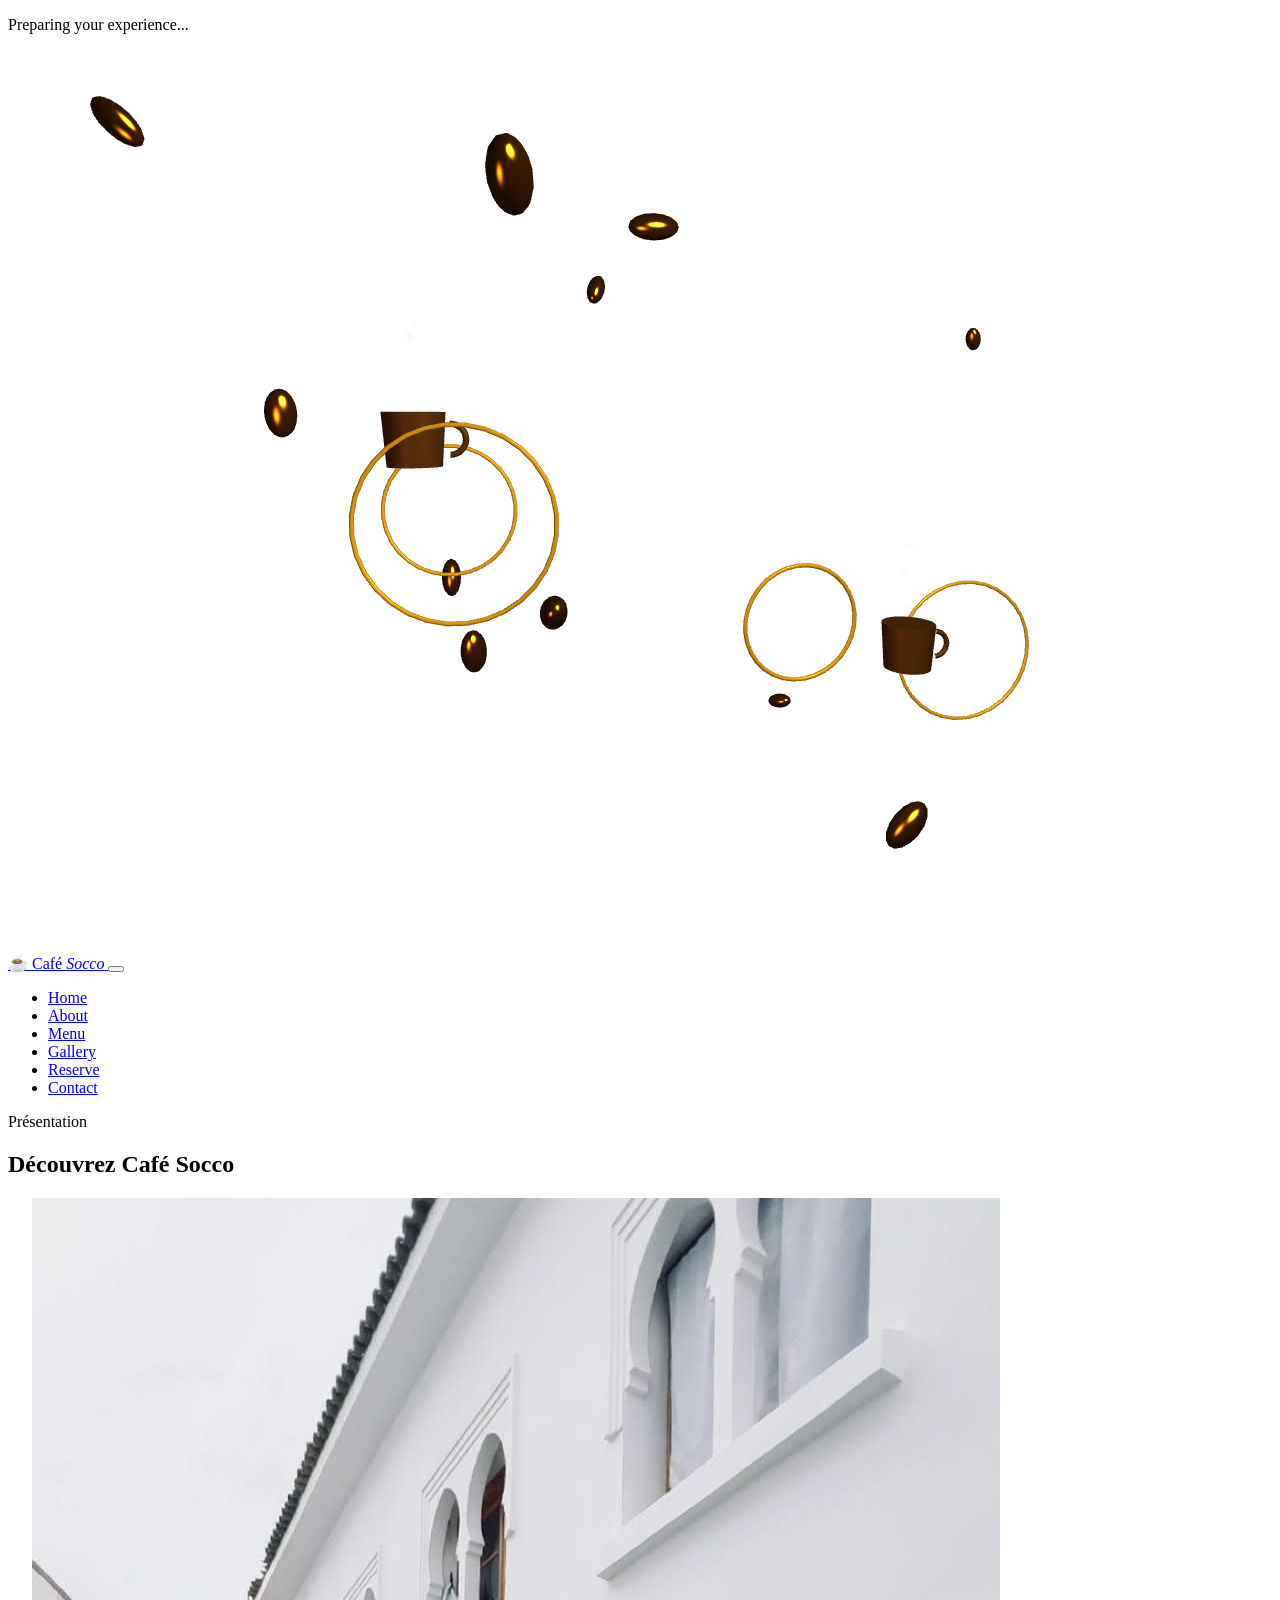
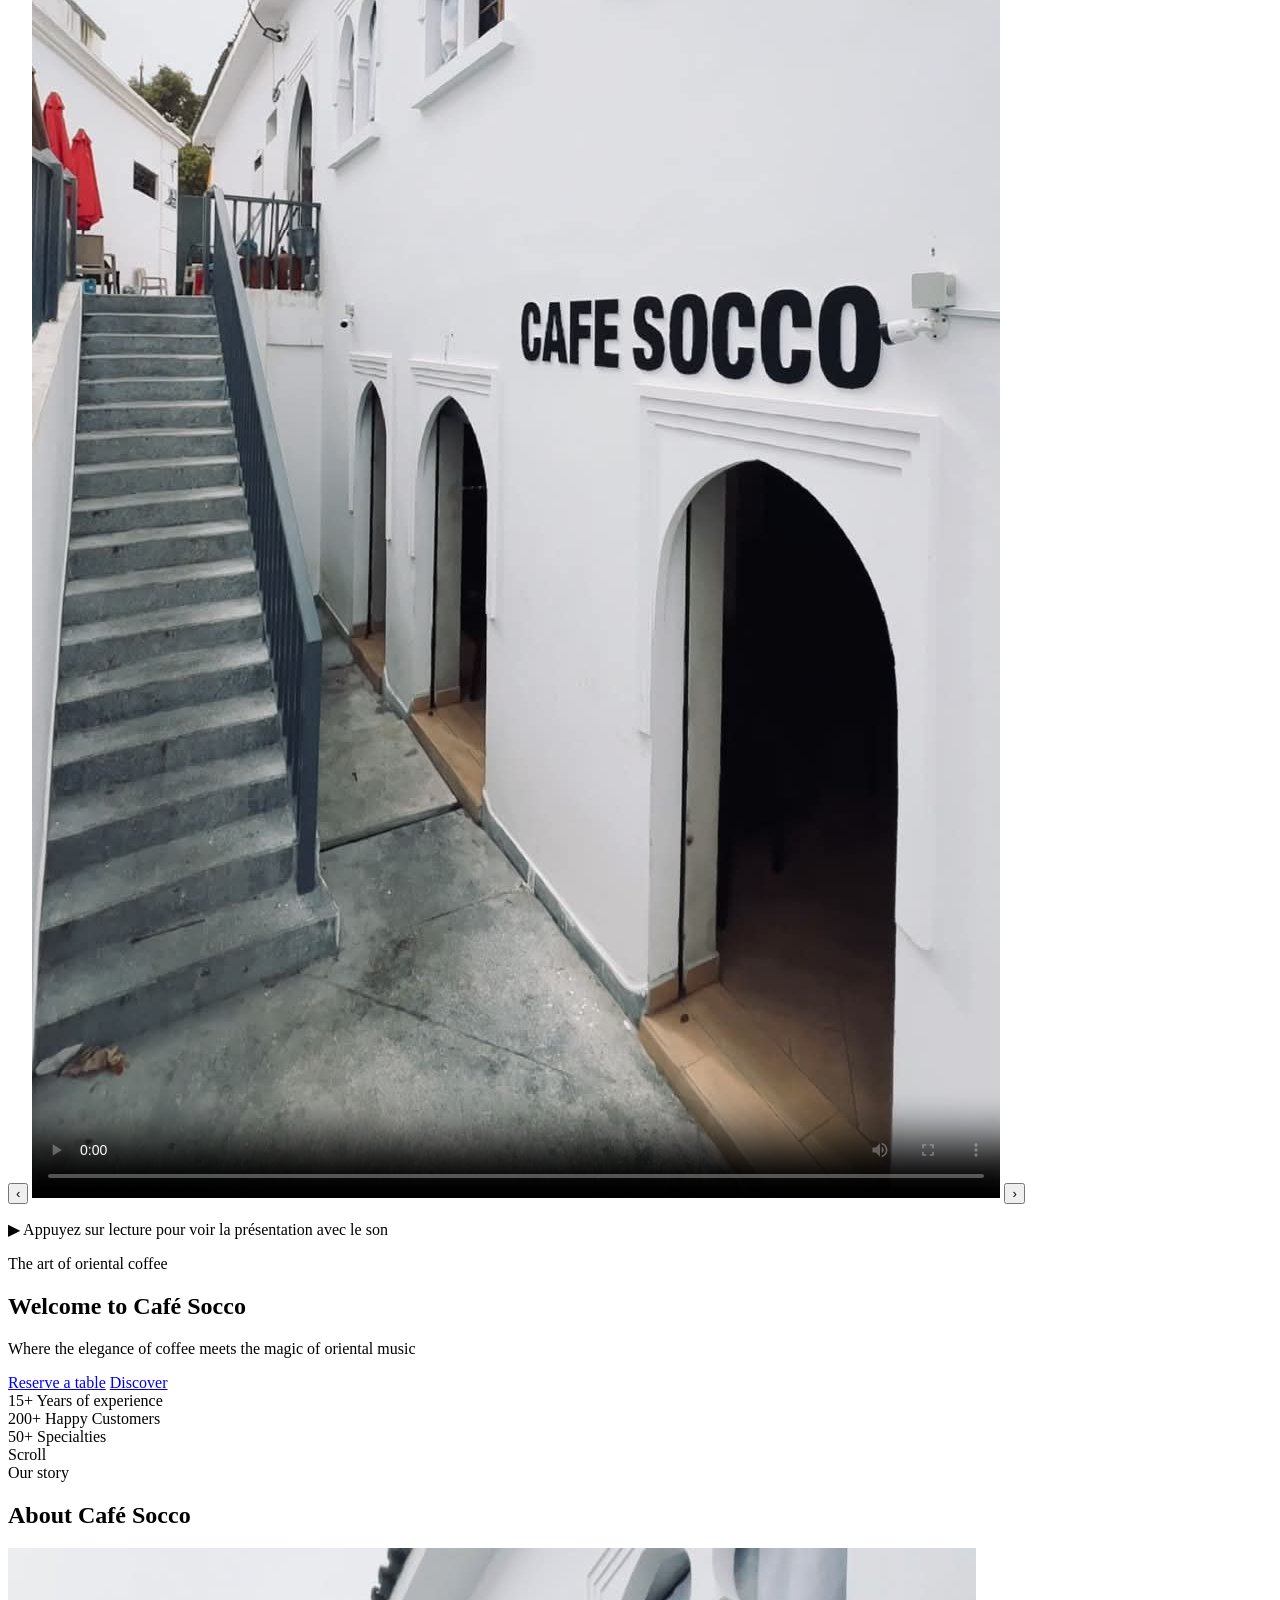
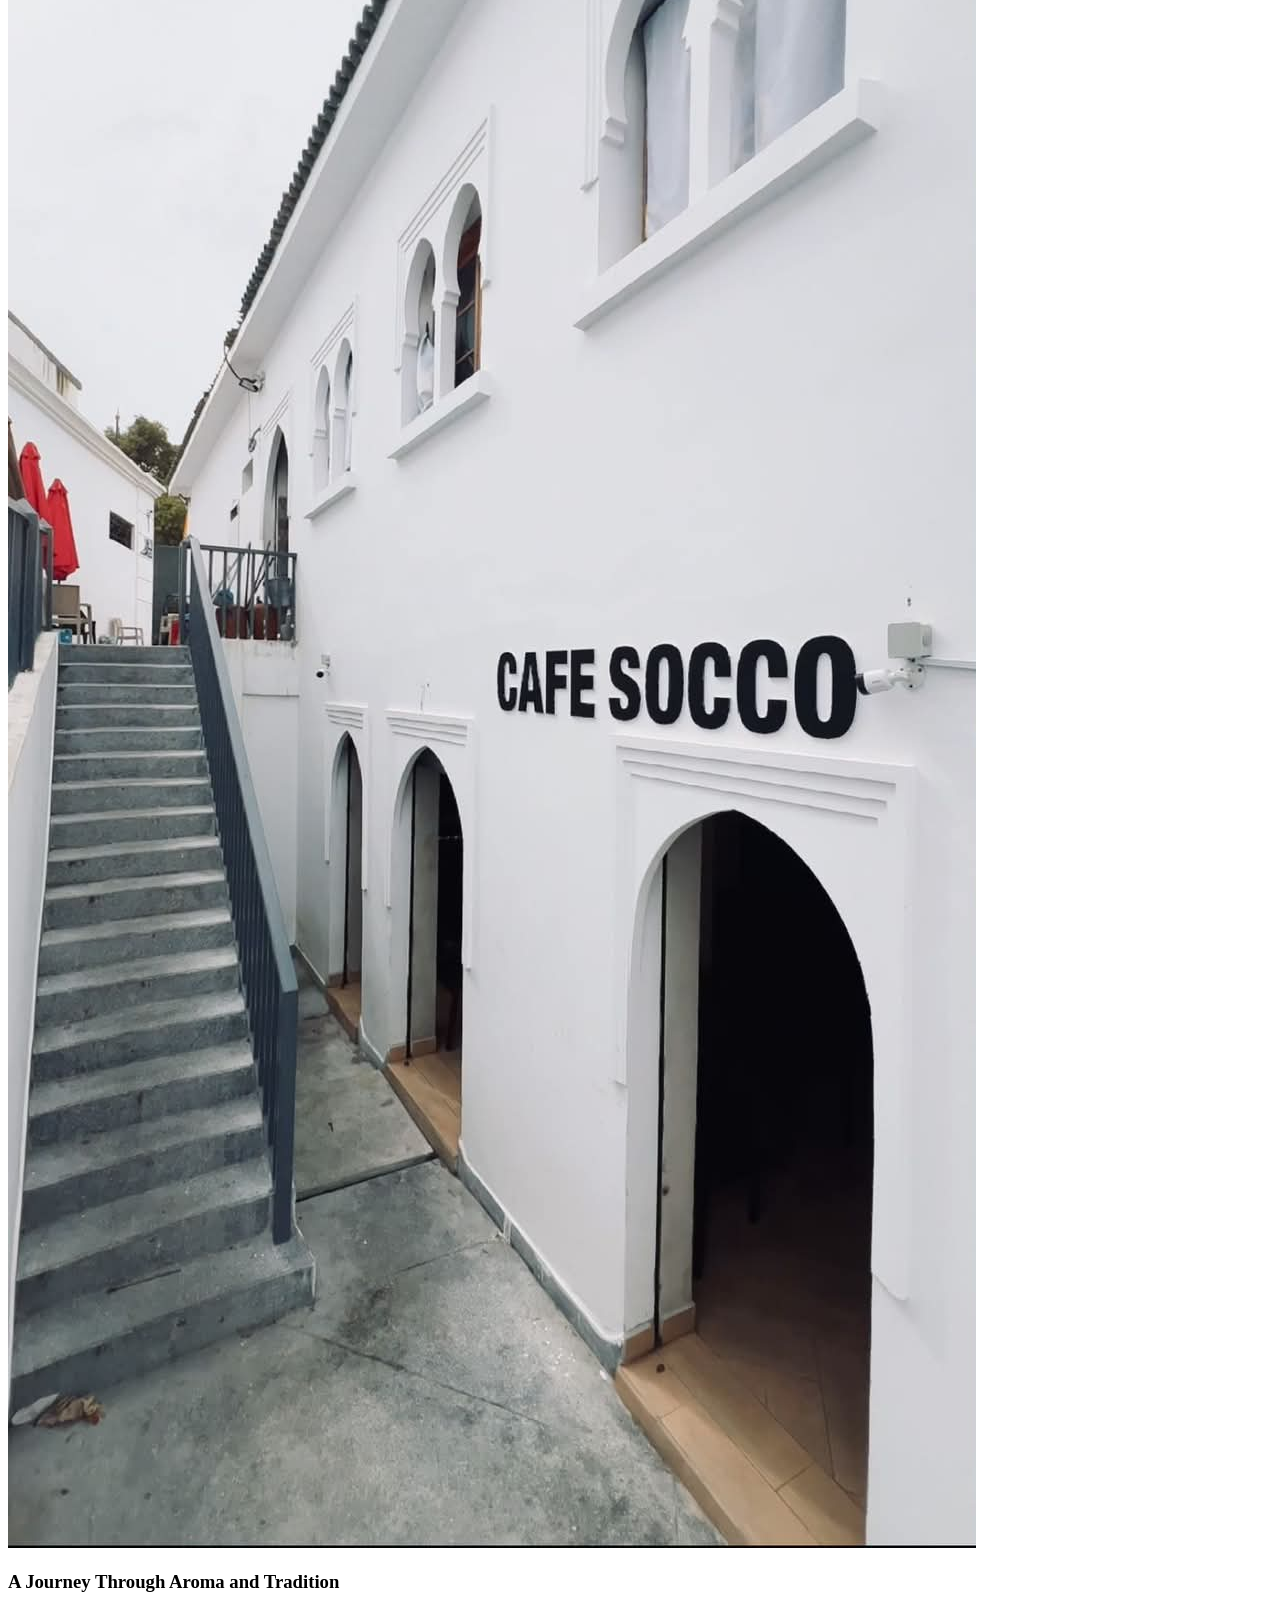
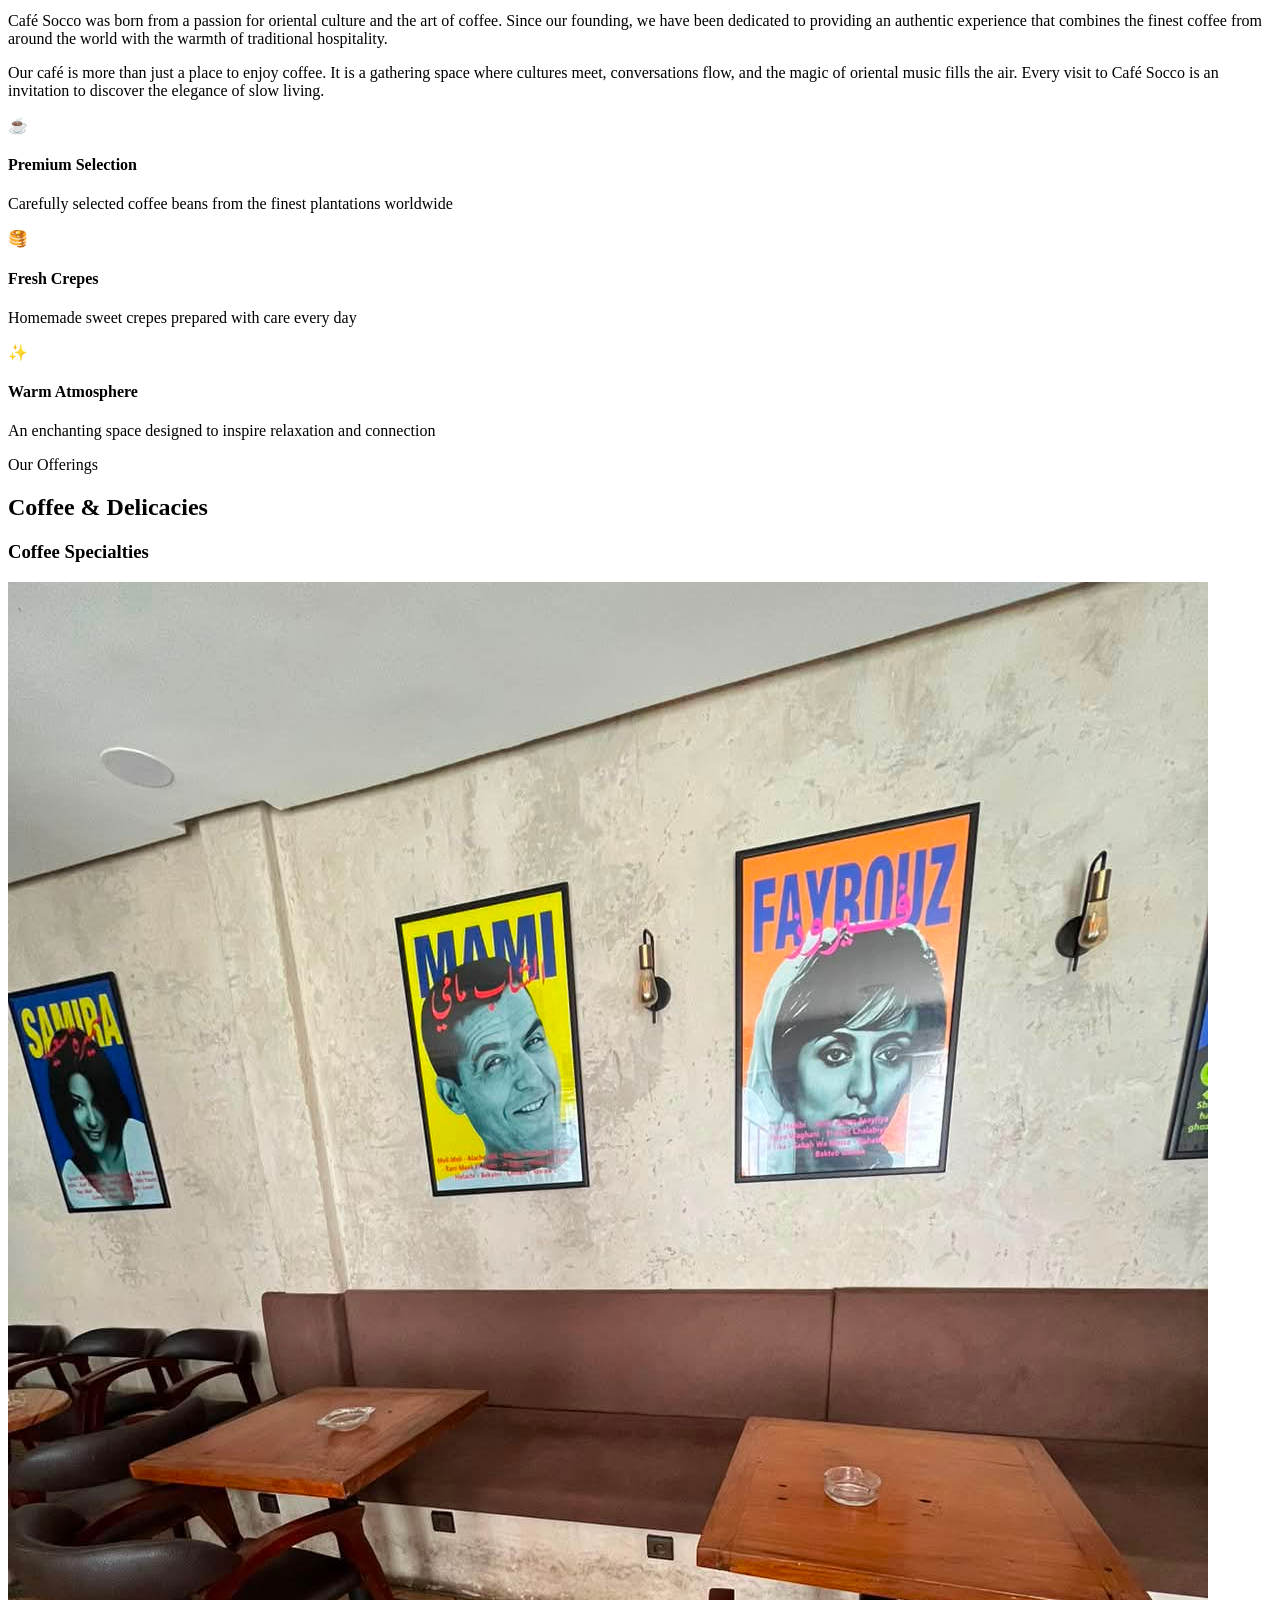
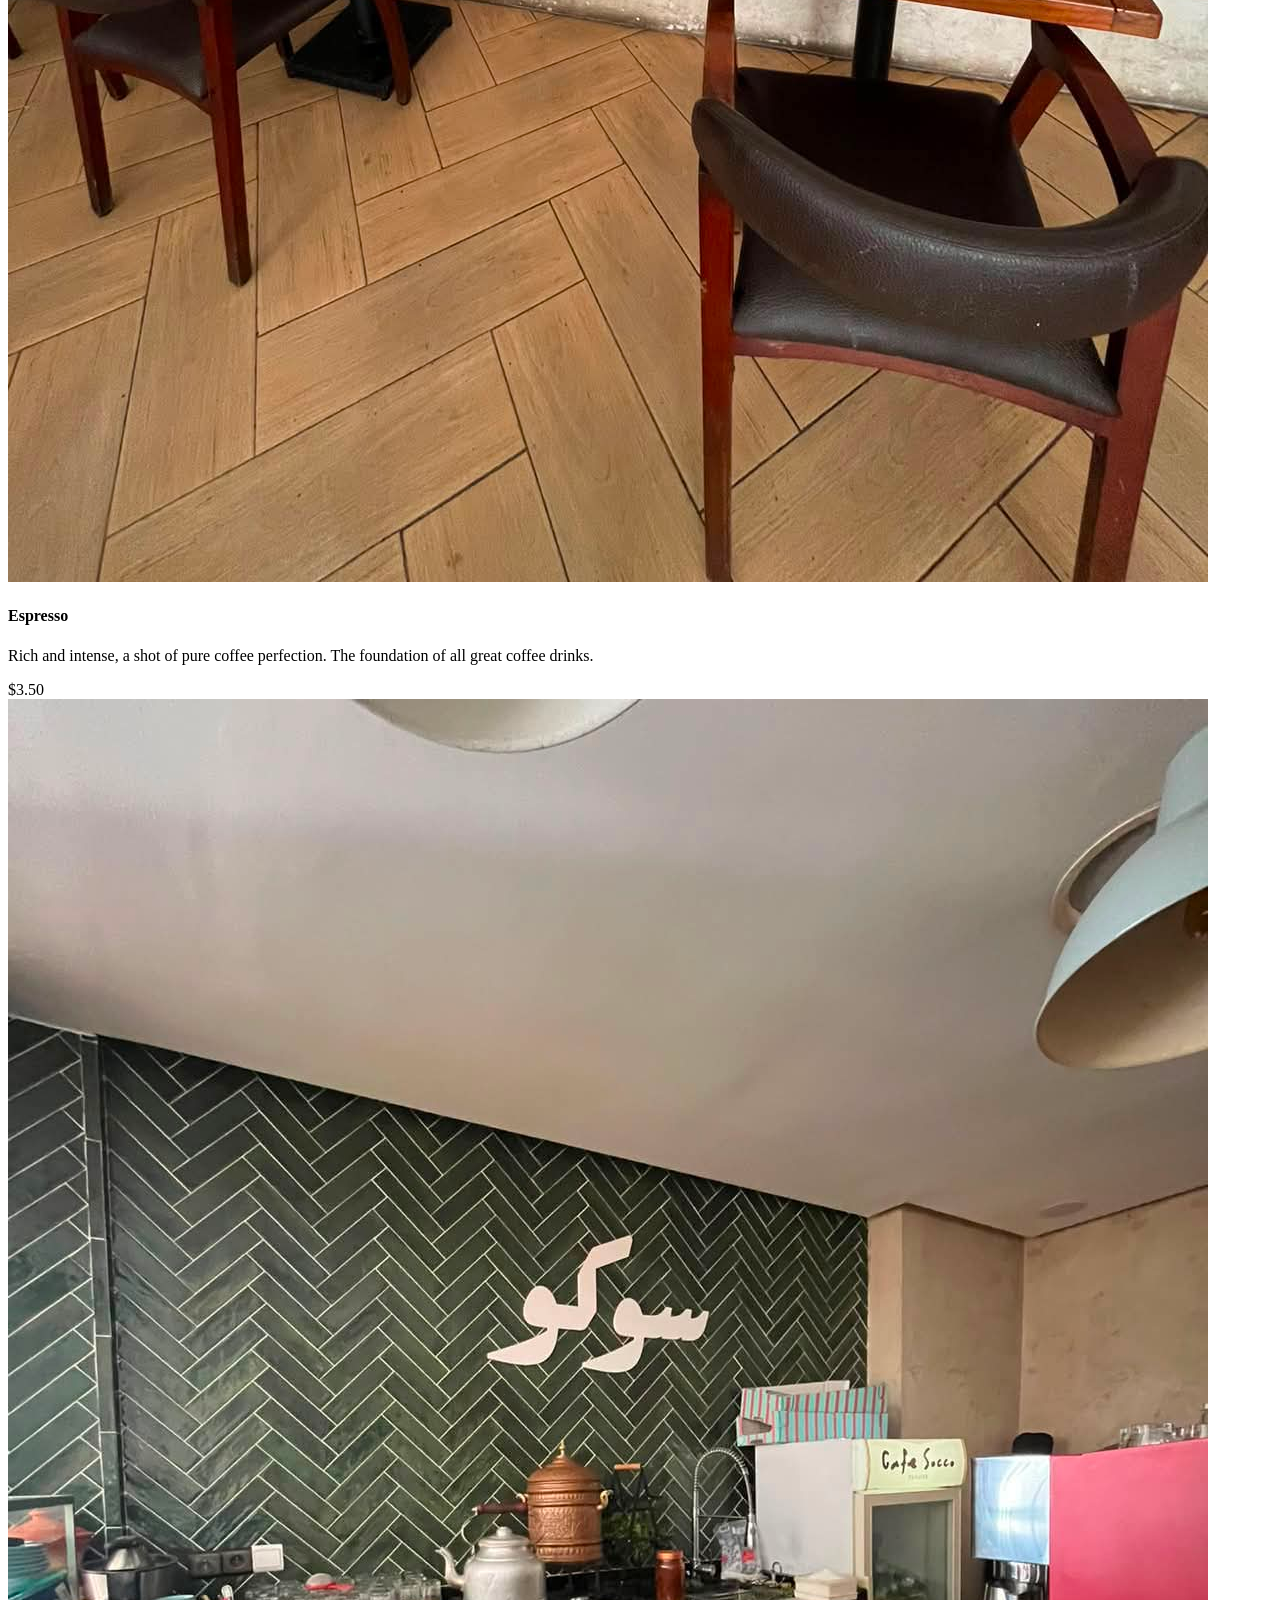
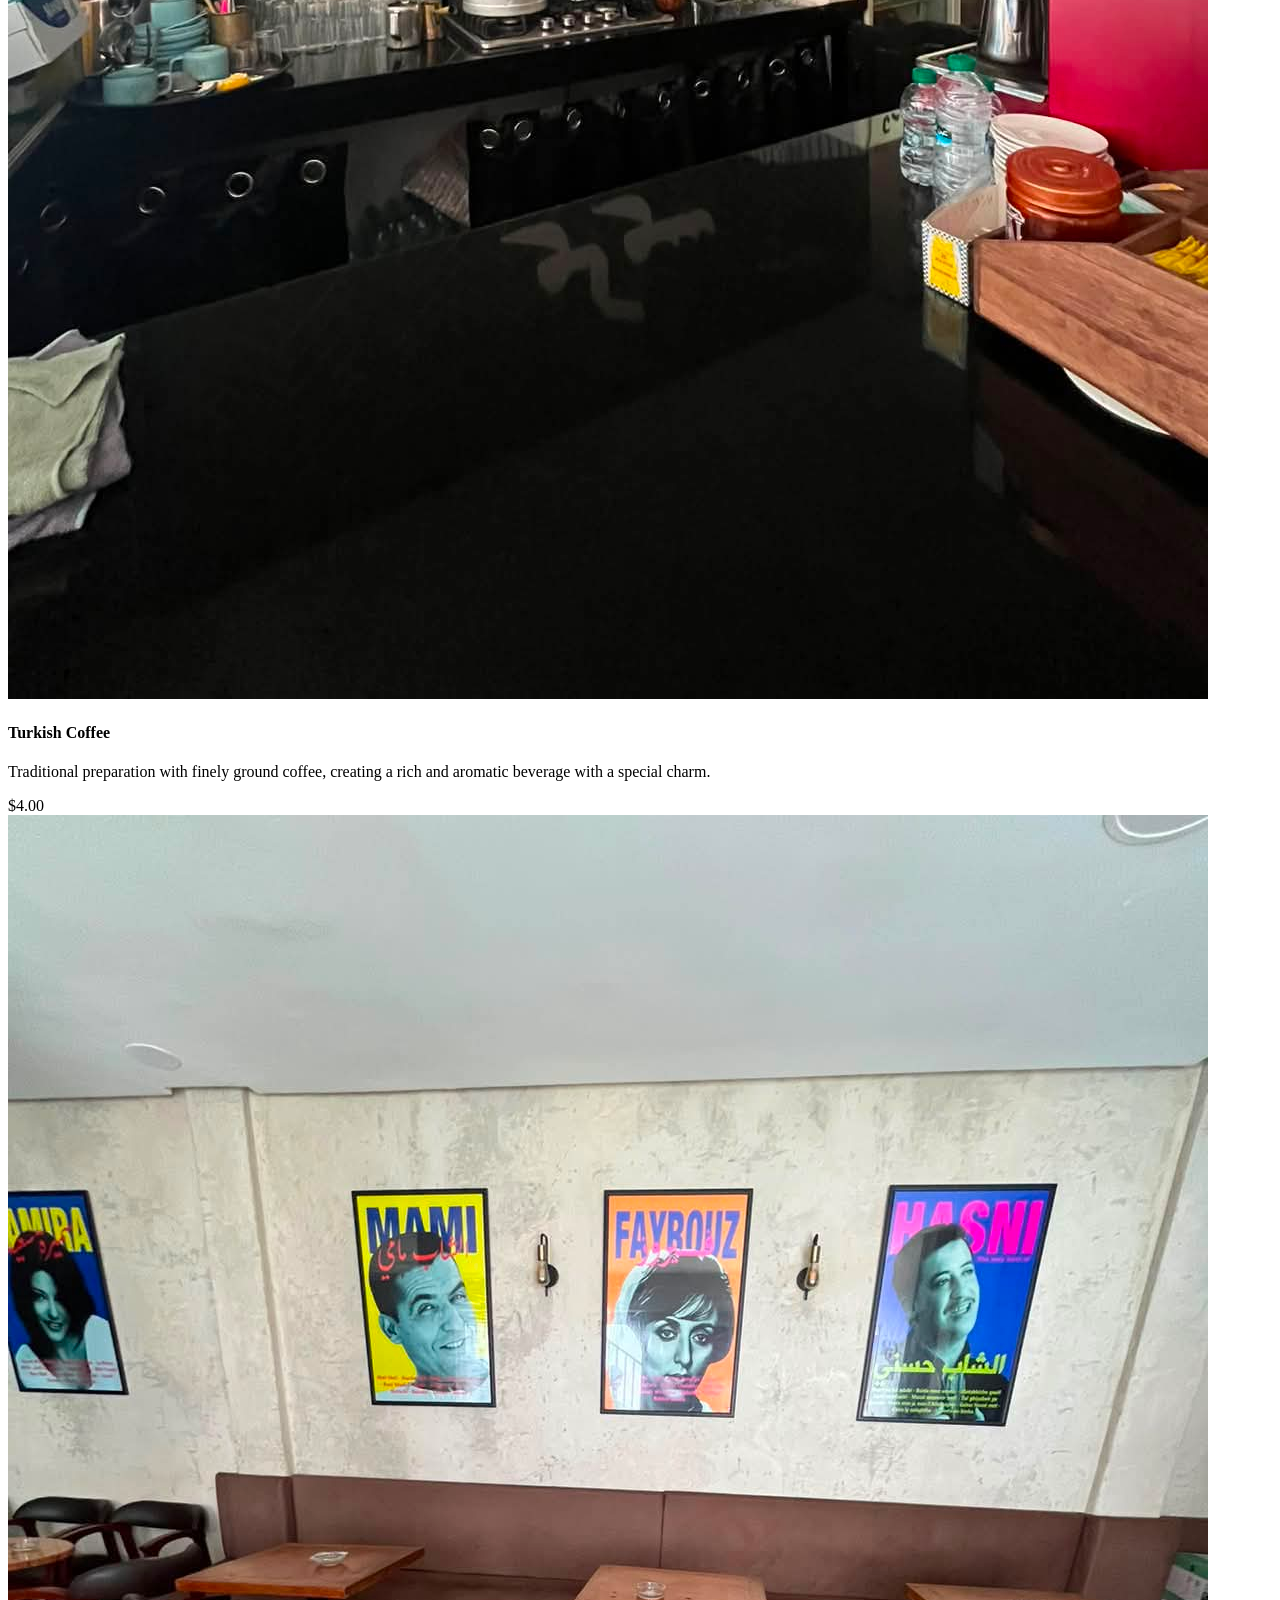
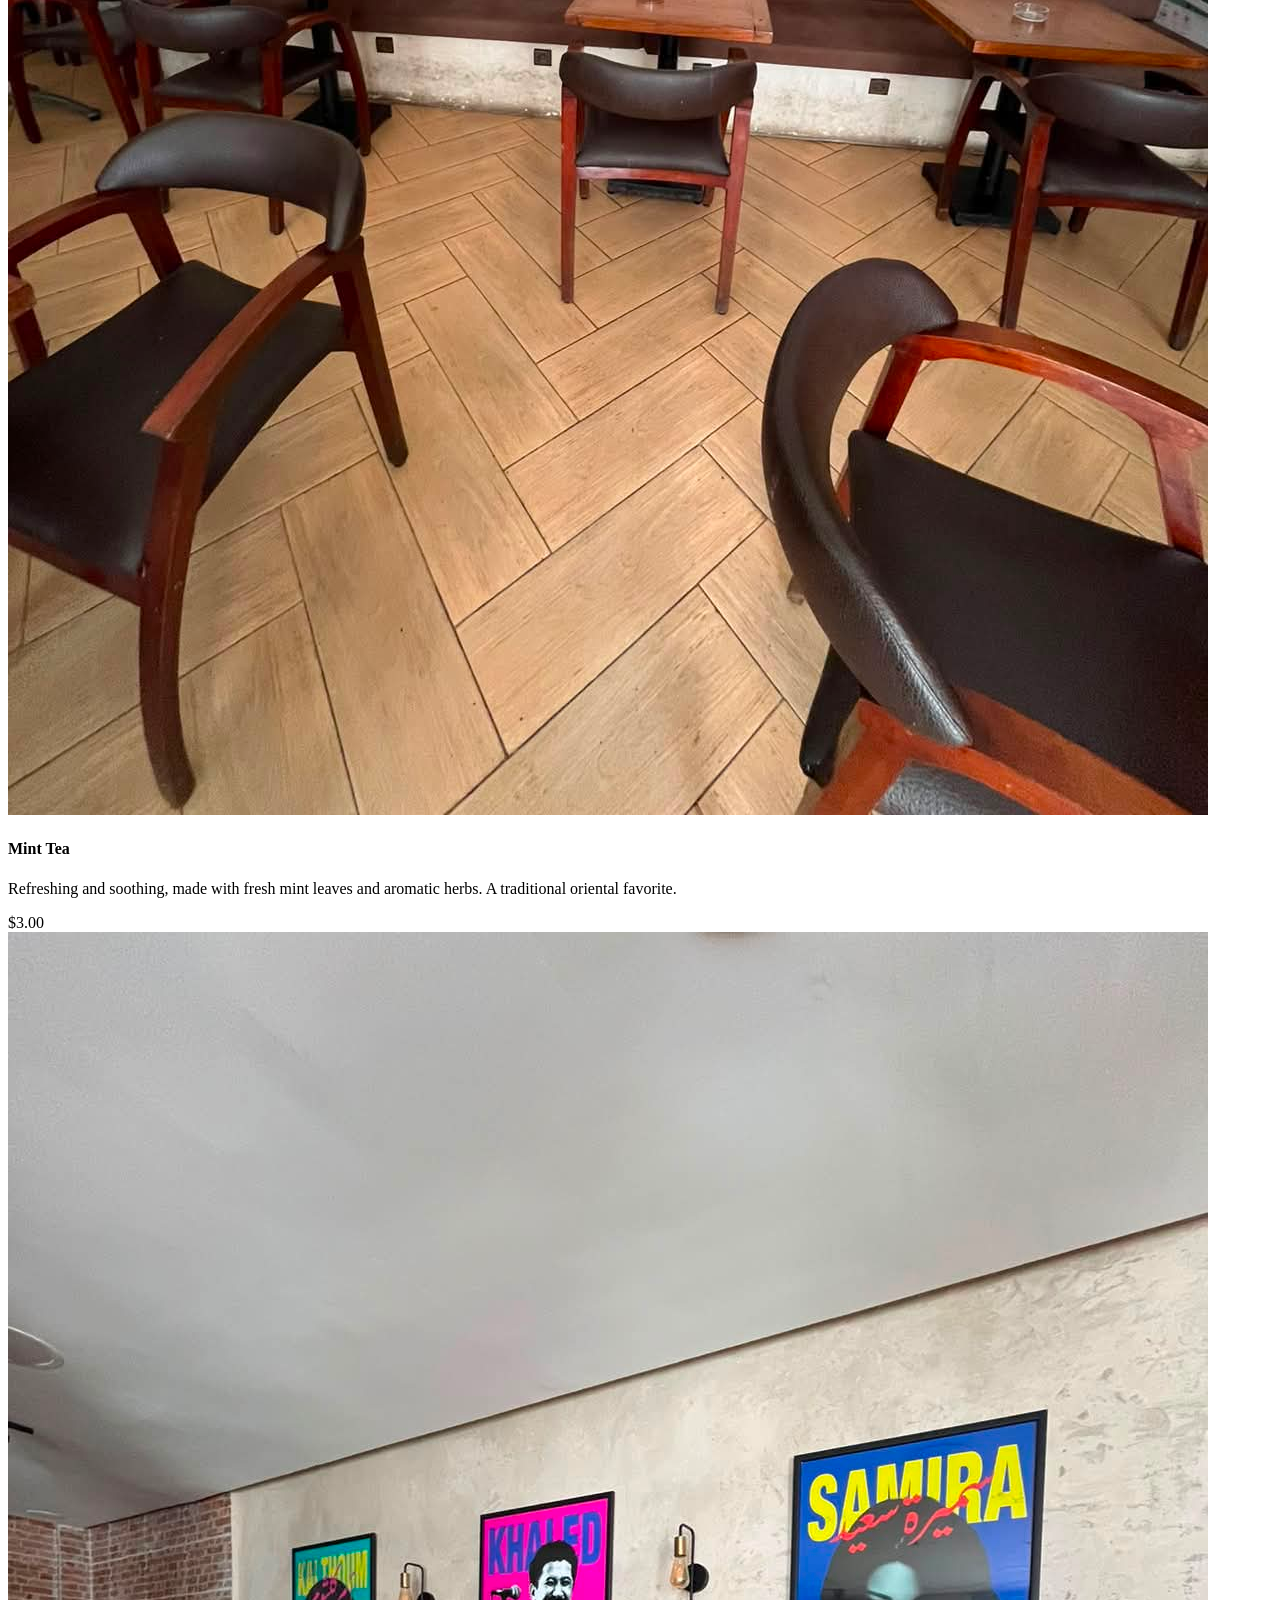
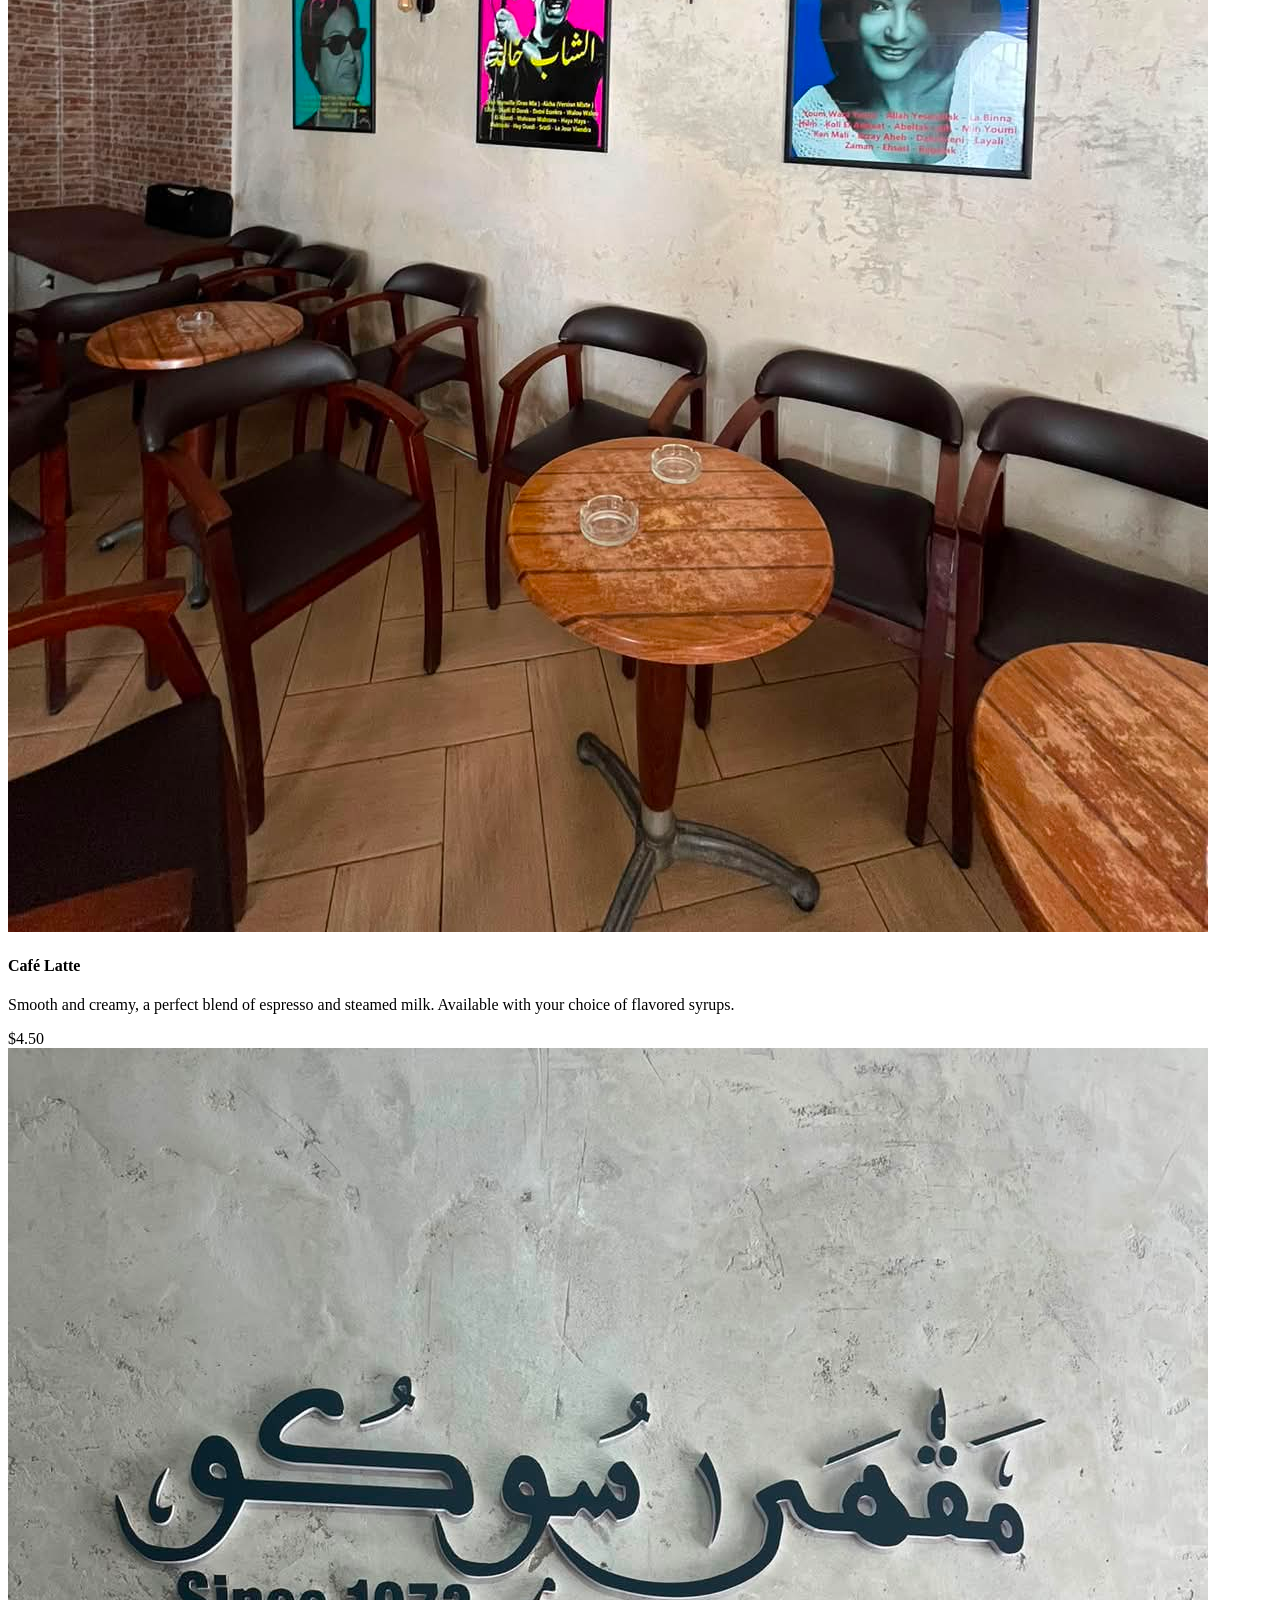
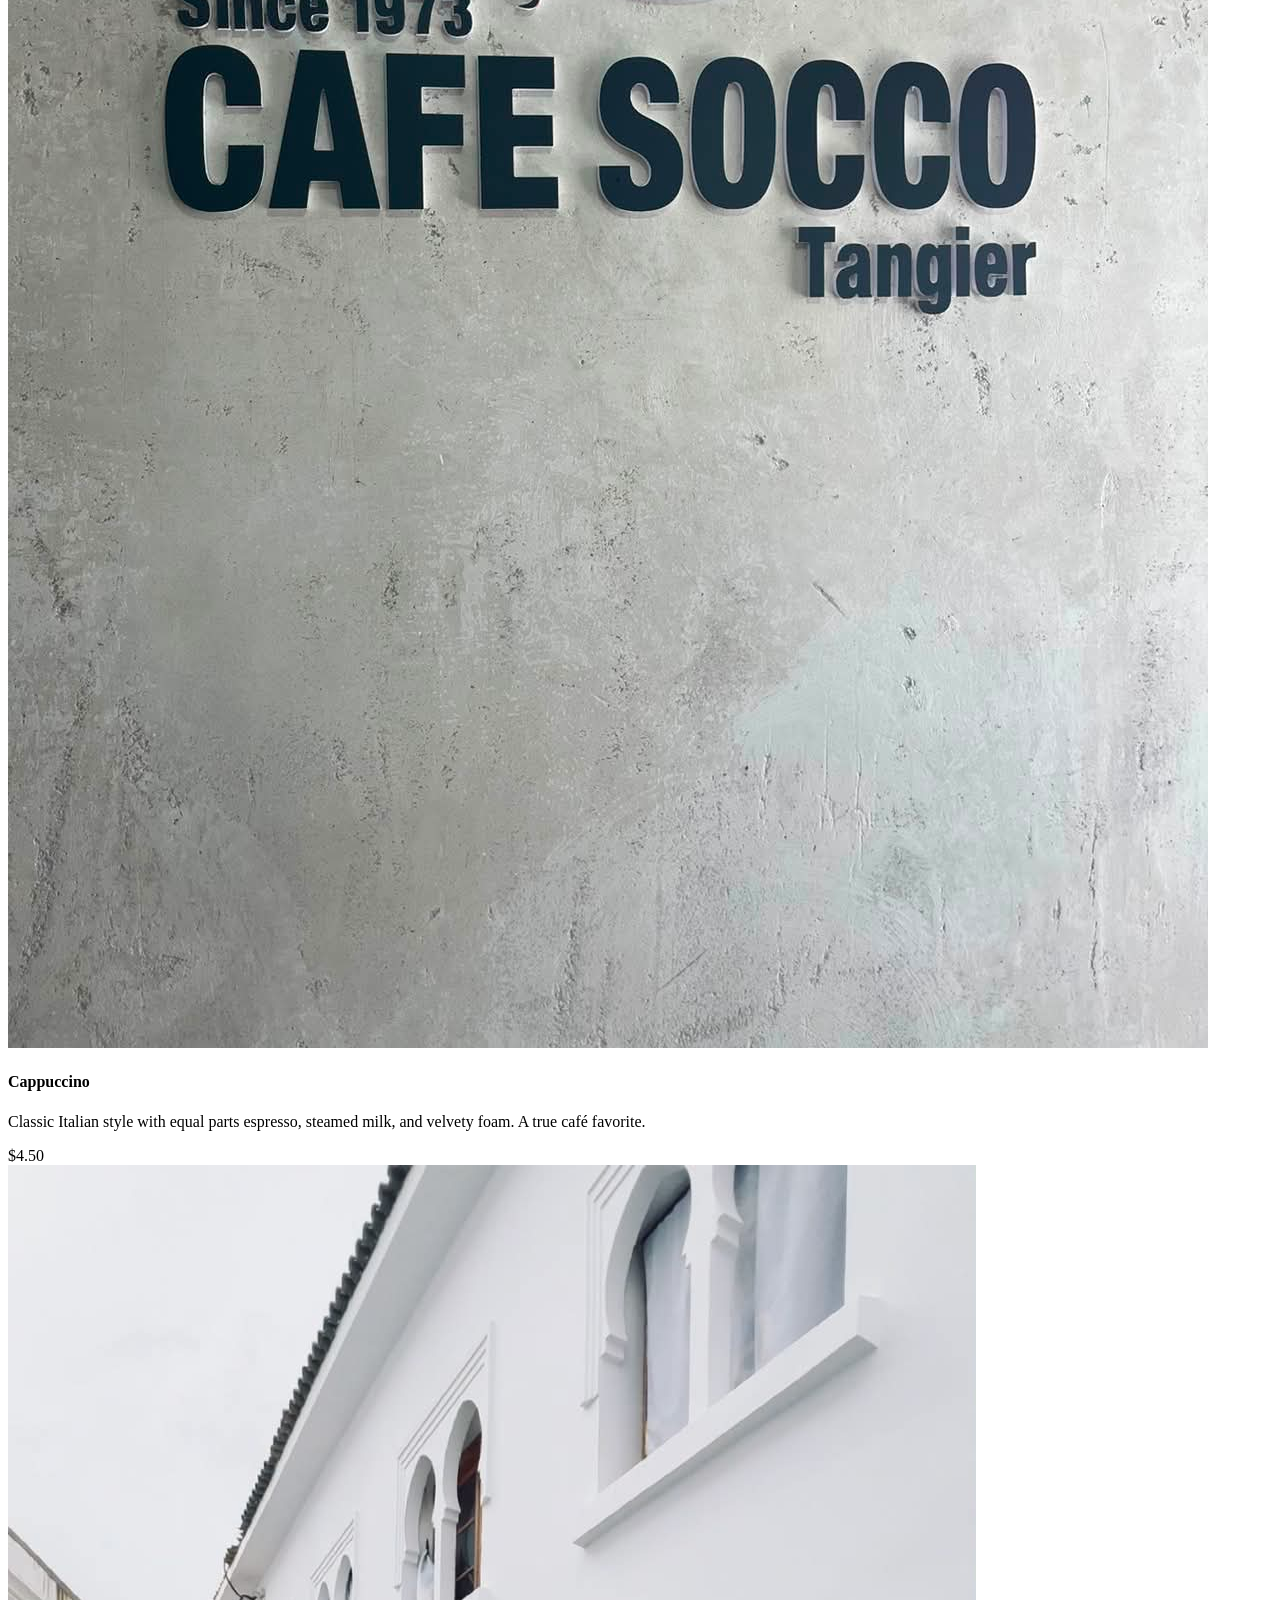
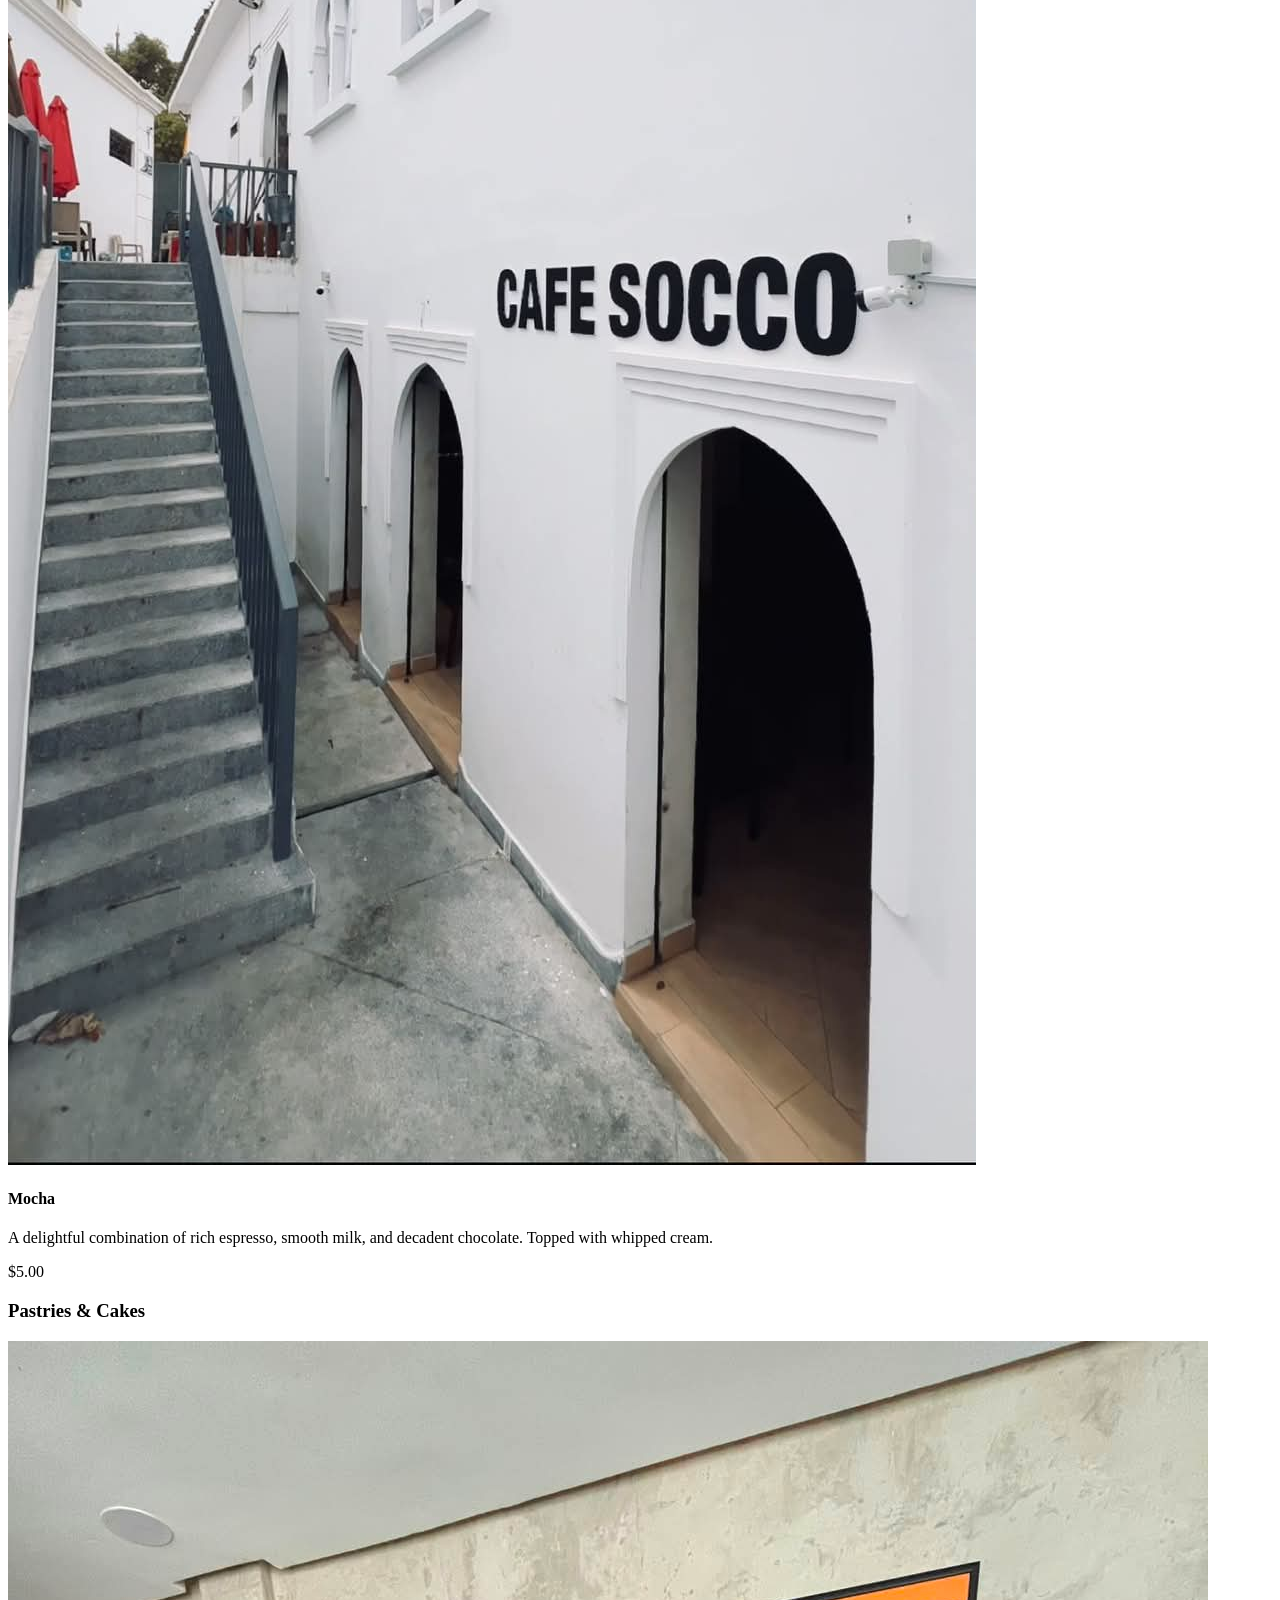
==== commit 9c186ed3: "Add files via upload" ====
--- a/index.html
+++ b/index.html
@@ -36,21 +36,42 @@
         <span></span><span></span><span></span>
       </button>
       <ul class="nav-menu" id="nav-menu">
-         <li><a href="#home" class="nav-link active">Home</a></li>
-         <li><a href="#about" class="nav-link">About</a></li>
-         <li><a href="#menu" class="nav-link">Menu</a></li>
-         <li><a href="#events" class="nav-link">Events</a></li>
-         <li><a href="#gallery" class="nav-link">Gallery</a></li>
-         <li><a href="#reservation" class="nav-link nav-cta">Reserve</a></li>
-         <li><a href="#Contact" class="nav-link">Contact</a></li>
-       </ul>
+        <li><a href="#home" class="nav-link active">Home</a></li>
+        <li><a href="#about" class="nav-link">About</a></li>
+        <li><a href="#menu" class="nav-link">Menu</a></li>
+        <li><a href="#gallery" class="nav-link">Gallery</a></li>
+        <li><a href="#reservation" class="nav-link nav-cta">Reserve</a></li>
+        <li><a href="#contact" class="nav-link">Contact</a></li>
+      </ul>
     </nav>
   </header>
 
   <main>
-    <!-- HOME -->
+    <!-- HOME SECTION -->
     <section id="home" class="hero">
-      <div class="hero-content container">
+      <div class="container hero-layout">
+        <div class="hero-presentation card-3d" data-aos>
+          <span class="presentation-tag">Présentation</span>
+          <h2 class="presentation-title">Découvrez Café Socco</h2>
+          <div class="hero-video-carousel" id="hero-video-carousel">
+            <button type="button" class="video-nav video-nav-prev hidden" id="video-prev" aria-label="Vidéo précédente">‹</button>
+            <video
+              id="hero-video"
+              class="hero-video"
+              controls
+              playsinline
+              preload="auto"
+              poster="ddc335ae-a799-4795-b525-498c561a2245.jfif"
+              aria-label="Présentation du Café Socco"
+            >
+              <source id="hero-video-source" src="presentation-cafe-socco.mp4" type="video/mp4" />
+            </video>
+            <button type="button" class="video-nav video-nav-next" id="video-next" aria-label="Vidéo suivante">›</button>
+          </div>
+          <p class="presentation-hint">▶ Appuyez sur lecture pour voir la présentation avec le son</p>
+        </div>
+
+        <div class="hero-content">
         <div class="hero-badge" data-aos>The art of oriental coffee</div>
         <h1 class="hero-title" data-aos>
           <span class="line">Welcome to</span>
@@ -70,13 +91,14 @@
           </div>
           <div class="stat-card card-3d">
             <span class="stat-num">200+</span>
-            <span class="stat-label">Musical Evenings</span>
+            <span class="stat-label">Happy Customers</span>
           </div>
           <div class="stat-card card-3d">
             <span class="stat-num">50+</span>
             <span class="stat-label">Specialties</span>
           </div>
         </div>
+        </div>
       </div>
       <div class="hero-scroll">
         <span>Scroll</span>
@@ -84,7 +106,7 @@
       </div>
     </section>
 
-    <!-- ABOUT -->
+    <!-- ABOUT SECTION -->
     <section id="about" class="section about">
       <div class="container">
         <div class="section-header" data-aos>
@@ -95,349 +117,450 @@
         <div class="about-grid">
           <div class="about-visual card-3d" data-aos>
             <div class="about-image-wrap">
-              <img src="ddc335ae-a799-4795-b525-498c561a2245.jfif'https://images.unsplash.com/photo-1514432324607-a09d9b4aefdd?w=400&q=80')"></div>
-                <div class="menu-card-body">
-                  <h3>Espresso</h3>
-                  <p>Short and intense coffee, house roasted</p>
-                  <span class="price">15 DH</span>
-                </div>
-              </article>
-              <article class="menu-card card-3d">
-                <div class="menu-card-img" style="background-image:url('b230e6b4-6e6b-4aef-a643-80ec043b1b0c.jfif')"></div>
-                <div class="menu-card-body">
-                  <h3>Café Turc</h3>
-                  <p>Traditional coffee served in cezve, smooth and fragrant</p>
-                  <span class="price">18 DH</span>
-                </div>
-              </article>
-              <article class="menu-card card-3d">
-                <div class="menu-card-img" style="background-image:url('b140b8f4-04fd-4c9d-a0b1-84c23b52e274.jfif')"></div>
-                <div class="menu-card-body">
-                  <h3>Mint Tea</h3>
-                  <p>Fresh mint and green tea — moroccan tradition</p>
-                  <span class="price">20 DH</span>
-                </div>
-              </article>
-              <article class="menu-card card-3d">
-                <div class="menu-card-img" style="background-image:url('3c416619-67d5-498b-974f-65277251a952.jfif')"></div>
-                <div class="menu-card-body">
-                  <h3>Golden Latte</h3>
-                  <p>Creamy latte with oriental touch</p>
-                  <span class="price">28 DH</span>
-                </div>
-              </article>
-              <article class="menu-card card-3d">
-                <div class="menu-card-img" style="background-image:url('13833c43-cf29-4215-bcfb-c69cce83f531.jfif')"></div>
-                <div class="menu-card-body">
-                  <h3>Socco Mocha</h3>
-                  <p>Chocolate, espresso and whipped cream — our signature</p>
-                  <span class="price">32 DH</span>
-                </div>
-              </article>
-              <article class="menu-card card-3d">
-                <div class="menu-card-img" style="background-image:url('ddc335ae-a799-4795-b525-498c561a2245.jfif')"></div>
-                <div class="menu-card-body">
-                  <h3>Fresh Orange Juice</h3>
-                  <p>Fresh oranges pressed to order</p>
-                  <span class="price">22 DH</span>
-                </div>
-              </article>
-              <article class="menu-card card-3d">
-                <div class="menu-card-img" style="background-image:url('d140247f-68eb-44bb-9452-f8a56ce18f81.jfif')"></div>
-                <div class="menu-card-body">
-                  <h3>Rose Tea</h3>
-                  <p>Delicate infusion with rose petals</p>
-                  <span class="price">25 DH</span>
-                </div>
-              </article>
-              <article class="menu-card card-3d">
-                <div class="menu-card-img" style="background-image:url('b230e6b4-6e6b-4aef-a643-80ec043b1b0c.jfif')"></div>
-                <div class="menu-card-body">
-                  <h3>Fruit Smoothie</h3>
-                  <p>Mix of fresh seasonal fruits</p>
-                  <span class="price">30 DH</span>
-                </div>
-              </article>
-            </div>
-          </div>
-          <div class="menu-panel" id="panel-crepes">
-            <div class="menu-grid">
-              <article class="menu-card card-3d">
-                <div class="menu-card-img" style="background-image:url('ddc335ae-a799-4795-b525-498c561a2245.jfif')"></div>
-                <div class="menu-card-body">
-                  <h3>Nutella Crêpe</h3>
-                  <p>Thin crêpe filled with melting Nutella</p>
-                  <span class="price">25 DH</span>
-                </div>
-              </article>
-              <article class="menu-card card-3d">
-                <div class="menu-card-img" style="background-image:url('d140247f-68eb-44bb-9452-f8a56ce18f81.jfif')"></div>
-                <div class="menu-card-body">
-                  <h3>Honey & Almond Crêpe</h3>
-                  <p>Acacia honey and roasted almonds</p>
-                  <span class="price">28 DH</span>
-                </div>
-              </article>
-              <article class="menu-card card-3d">
-                <div class="menu-card-img" style="background-image:url('b230e6b4-6e6b-4aef-a643-80ec043b1b0c.jfif')"></div>
-                <div class="menu-card-body">
-                  <h3>Speculoos Crêpe</h3>
-                  <p>Crushed Speculoos and caramel sauce</p>
-                  <span class="price">30 DH</span>
-                </div>
-              </article>
-              <article class="menu-card card-3d">
-                <div class="menu-card-img" style="background-image:url('b140b8f4-04fd-4c9d-a0b1-84c23b52e274.jfif')"></div>
-                <div class="menu-card-body">
-                  <h3>Fresh Fruit Crêpe</h3>
-                  <p>Assortment of seasonal fruits and coulis</p>
-                  <span class="price">32 DH</span>
-                </div>
-              </article>
-              <article class="menu-card card-3d">
-                <div class="menu-card-img" style="background-image:url('3c416619-67d5-498b-974f-65277251a952.jfif')"></div>
-                <div class="menu-card-body">
-                  <h3>White Chocolate Crêpe</h3>
-                  <p>White chocolate and grated coconut</p>
-                  <span class="price">30 DH</span>
-                </div>
-              </article>
-              <article class="menu-card card-3d">
-                <div class="menu-card-img" style="background-image:url('13833c43-cf29-4215-bcfb-c69cce83f531.jfif')"></div>
-                <div class="menu-card-body">
-                  <h3>Socco Crêpe</h3>
-                  <p>Our creation: honey, almonds, banana and cinnamon</p>
-                  <span class="price">35 DH</span>
-                </div>
-              </article>
+              <img src="ddc335ae-a799-4795-b525-498c561a2245.jfif" alt="Café Socco Interior" />
+            </div>
+          </div>
+          <div class="about-content" data-aos>
+            <h3>A Journey Through Aroma and Tradition</h3>
+            <p>
+              Café Socco was born from a passion for oriental culture and the art of coffee. Since our founding, we have been dedicated to providing an authentic experience that combines the finest coffee from around the world with the warmth of traditional hospitality.
+            </p>
+            <p>
+              Our café is more than just a place to enjoy coffee. It is a gathering space where cultures meet, conversations flow, and the magic of oriental music fills the air. Every visit to Café Socco is an invitation to discover the elegance of slow living.
+            </p>
+            <div class="about-features">
+              <div class="feature-item">
+                <span class="feature-icon">☕</span>
+                <h4>Premium Selection</h4>
+                <p>Carefully selected coffee beans from the finest plantations worldwide</p>
+              </div>
+              <div class="feature-item">
+                <span class="feature-icon">🥞</span>
+                <h4>Fresh Crepes</h4>
+                <p>Homemade sweet crepes prepared with care every day</p>
+              </div>
+              <div class="feature-item">
+                <span class="feature-icon">✨</span>
+                <h4>Warm Atmosphere</h4>
+                <p>An enchanting space designed to inspire relaxation and connection</p>
+              </div>
             </div>
           </div>
         </div>
       </div>
     </section>
 
-    <!-- Musical Evenings -->
-    <section id="events" class="section events">
+    <!-- MENU SECTION -->
+    <section id="menu" class="section menu">
       <div class="container">
         <div class="section-header" data-aos>
-          <span class="section-tag">Cultural agenda</span>
-          <h2 class="section-title">Musical Evenings</h2>
+          <span class="section-tag">Our Offerings</span>
+          <h2 class="section-title">Coffee & Delicacies</h2>
           <div class="ornament"></div>
-          <p class="section-desc">Experience the magic of live oriental music</p>
-        </div>
-        <div class="events-timeline">
-          <article class="event-card card-3d" data-aos>
-            <div class="event-Date">
-              <span class="day">15</span>
-              <span class="month">June</span>
-            </div>
-            <div class="event-img" style="background-image:url('13833c43-cf29-4215-bcfb-c69cce83f531.jfif')"></div>
-            <div class="event-info">
-              <h3>Nights of Oud</h3>
-              <p class="artist">Karim Al-Masri — Master of Oud</p>
-              <p>An enchanting evening dedicated to classical Middle Eastern melodies. Reservation advised.</p>
-              <span class="event-time">9:00 PM — Free entry with purchase</span>
-            </div>
-          </article>
-          <article class="event-card card-3d" data-aos>
-            <div class="event-Date">
-              <span class="day">22</span>
-              <span class="month">June</span>
-            </div>
-            <div class="event-img" style="background-image:url('ddc335ae-a799-4795-b525-498c561a2245.jfif')"></div>
-            <div class="event-info">
-              <h3>Rhythms of the Maghreb</h3>
-              <p class="artist">Ensemble Gnawa Fusion</p>
-              <p>Modern Gnawa meets oriental jazz. Dance and trance guaranteed.</p>
-              <span class="event-time">8:30 PM — 15 € (drink included)</span>
-            </div>
-          </article>
-          <article class="event-card card-3d" data-aos>
-            <div class="event-Date">
-              <span class="day">29</span>
-              <span class="month">June</span>
-            </div>
-            <div class="event-img" style="background-image:url('d140247f-68eb-44bb-9452-f8a56ce18f81.jfif')"></div>
-            <div class="event-info">
-              <h3>Voices of the Orient</h3>
-              <p class="artist">Layla Benali — Classical Singer</p>
-              <p>Recital of Andalusian songs and Sufi poetry in an intimate setting.</p>
-              <span class="event-time">9:30 PM — Limited seats</span>
-            </div>
-          </article>
-        </div>
-        <div class="events-video card-3d" data-aos>
-          <div class="video-placeholder">
-            <div class="play-btn" aria-label="Play video">▶</div>
-            <p>Atmosphere of an evening at Café Socco</p>
+        </div>
+
+        <!-- Coffee Menu -->
+        <div class="menu-category" data-aos>
+          <h3 class="menu-category-title">Coffee Specialties</h3>
+          <div class="menu-grid">
+            <div class="menu-card card-3d">
+              <div class="menu-card-image">
+                <img src="d140247f-68eb-44bb-9452-f8a56ce18f81.jfif" alt="Espresso" />
+              </div>
+              <div class="menu-card-body">
+                <h4>Espresso</h4>
+                <p>Rich and intense, a shot of pure coffee perfection. The foundation of all great coffee drinks.</p>
+                <span class="menu-price">$3.50</span>
+              </div>
+            </div>
+
+            <div class="menu-card card-3d">
+              <div class="menu-card-image">
+                <img src="b230e6b4-6e6b-4aef-a643-80ec043b1b0c.jfif" alt="Turkish Coffee" />
+              </div>
+              <div class="menu-card-body">
+                <h4>Turkish Coffee</h4>
+                <p>Traditional preparation with finely ground coffee, creating a rich and aromatic beverage with a special charm.</p>
+                <span class="menu-price">$4.00</span>
+              </div>
+            </div>
+
+            <div class="menu-card card-3d">
+              <div class="menu-card-image">
+                <img src="b140b8f4-04fd-4c9d-a0b1-84c23b52e274.jfif" alt="Mint Tea" />
+              </div>
+              <div class="menu-card-body">
+                <h4>Mint Tea</h4>
+                <p>Refreshing and soothing, made with fresh mint leaves and aromatic herbs. A traditional oriental favorite.</p>
+                <span class="menu-price">$3.00</span>
+              </div>
+            </div>
+
+            <div class="menu-card card-3d">
+              <div class="menu-card-image">
+                <img src="3c416619-67d5-498b-974f-65277251a952.jfif" alt="Café Latte" />
+              </div>
+              <div class="menu-card-body">
+                <h4>Café Latte</h4>
+                <p>Smooth and creamy, a perfect blend of espresso and steamed milk. Available with your choice of flavored syrups.</p>
+                <span class="menu-price">$4.50</span>
+              </div>
+            </div>
+
+            <div class="menu-card card-3d">
+              <div class="menu-card-image">
+                <img src="13833c43-cf29-4215-bcfb-c69cce83f531.jfif" alt="Cappuccino" />
+              </div>
+              <div class="menu-card-body">
+                <h4>Cappuccino</h4>
+                <p>Classic Italian style with equal parts espresso, steamed milk, and velvety foam. A true café favorite.</p>
+                <span class="menu-price">$4.50</span>
+              </div>
+            </div>
+
+            <div class="menu-card card-3d">
+              <div class="menu-card-image">
+                <img src="ddc335ae-a799-4795-b525-498c561a2245.jfif" alt="Mocha" />
+              </div>
+              <div class="menu-card-body">
+                <h4>Mocha</h4>
+                <p>A delightful combination of rich espresso, smooth milk, and decadent chocolate. Topped with whipped cream.</p>
+                <span class="menu-price">$5.00</span>
+              </div>
+            </div>
+          </div>
+        </div>
+
+        <!-- Pastries & Cakes -->
+        <div class="menu-category" data-aos>
+          <h3 class="menu-category-title">Pastries & Cakes</h3>
+          <div class="menu-grid">
+            <div class="menu-card card-3d">
+              <div class="menu-card-image">
+                <img src="d140247f-68eb-44bb-9452-f8a56ce18f81.jfif" alt="Crepes" />
+              </div>
+              <div class="menu-card-body">
+                <h4>Crepes</h4>
+                <p>Delicate and thin, our crepes are available with sweet fillings such as chocolate, jam, or fresh fruit.</p>
+                <span class="menu-price">$5.00</span>
+              </div>
+            </div>
+
+            <div class="menu-card card-3d">
+              <div class="menu-card-image">
+                <img src="b230e6b4-6e6b-4aef-a643-80ec043b1b0c.jfif" alt="Baklava" />
+              </div>
+              <div class="menu-card-body">
+                <h4>Baklava</h4>
+                <p>Layers of crispy pastry with nuts and honey. A traditional oriental delicacy that pairs perfectly with coffee.</p>
+                <span class="menu-price">$4.50</span>
+              </div>
+            </div>
+
+            <div class="menu-card card-3d">
+              <div class="menu-card-image">
+                <img src="b140b8f4-04fd-4c9d-a0b1-84c23b52e274.jfif" alt="Pistachio Cake" />
+              </div>
+              <div class="menu-card-body">
+                <h4>Pistachio Cake</h4>
+                <p>A rich and moist cake infused with roasted pistachios. A specialty that captures oriental flavors.</p>
+                <span class="menu-price">$6.00</span>
+              </div>
+            </div>
+
+            <div class="menu-card card-3d">
+              <div class="menu-card-image">
+                <img src="3c416619-67d5-498b-974f-65277251a952.jfif" alt="Date Pastry" />
+              </div>
+              <div class="menu-card-body">
+                <h4>Date Pastry</h4>
+                <p>Sweet pastry filled with dates and dusted with powdered sugar. A favorite during all occasions.</p>
+                <span class="menu-price">$3.50</span>
+              </div>
+            </div>
           </div>
         </div>
       </div>
     </section>
 
-    <!-- Gallery -->
+    <!-- GALLERY SECTION -->
     <section id="gallery" class="section gallery">
       <div class="container">
         <div class="section-header" data-aos>
-          <span class="section-tag">Visual immersion</span>
+          <span class="section-tag">Visual Journey</span>
           <h2 class="section-title">Gallery</h2>
           <div class="ornament"></div>
         </div>
-        <div class="gallery-filters" data-aos>
-          <button class="gallery-filter active" data-filter="all">All</button>
-          <button class="gallery-filter" data-filter="cafe">The Café</button>
-          <button class="gallery-filter" data-filter="ambiance">Atmosphere</button>
-          <button class="gallery-filter" data-filter="events">Events</button>
-        </div>
-        <div class="gallery-grid" id="gallery-grid">
-          <div class="gallery-item card-3d" data-category="cafe" data-aos>
-            <img src="b140b8f4-04fd-4c9d-a0b1-84c23b52e274.jfif" alt="The Counter" loading="lazy" />
-            <div class="gallery-overlay"><span>The Counter</span></div>
-          </div>
-          <div class="gallery-item card-3d" data-category="ambiance" data-aos>
-            <img src="3c416619-67d5-498b-974f-65277251a952.jfif" alt="Golden Lights" loading="lazy" />
-            <div class="gallery-overlay"><span>Golden Lights</span></div>
-          </div>
-          <div class="gallery-item card-3d wide" data-category="events" data-aos>
-            <img src="d140247f-68eb-44bb-9452-f8a56ce18f81.jfif" alt="Live Evening" loading="lazy" />
-            <div class="gallery-overlay"><span>Live Evening</span></div>
-          </div>
-          <div class="gallery-item card-3d" data-category="cafe" data-aos>
-            <img src="b230e6b4-6e6b-4aef-a643-80ec043b1b0c.jfif" alt="Art of Coffee" loading="lazy" />
-            <div class="gallery-overlay"><span>Art of Coffee</span></div>
-          </div>
-          <div class="gallery-item card-3d" data-category="ambiance" data-aos>
-            <img src="ddc335ae-a799-4795-b525-498c561a2245.jfif" alt="Oriental Salon" loading="lazy" />
-            <div class="gallery-overlay"><span>Oriental Salon</span></div>
-          </div>
-          <div class="gallery-item card-3d tall" data-category="events" data-aos>
-            <img src="13833c43-cf29-4215-bcfb-c69cce83f531.jfif" alt="Artists" loading="lazy" />
-            <div class="gallery-overlay"><span>Artists</span></div>
-          </div>
-          <div class="gallery-item card-3d" data-category="ambiance" data-aos>
-            <img src="b140b8f4-04fd-4c9d-a0b1-84c23b52e274.jfif" alt="Decor" loading="lazy" />
-            <div class="gallery-overlay"><span>Decor</span></div>
-          </div>
-          <div class="gallery-item card-3d" data-category="cafe" data-aos>
-            <img src="3c416619-67d5-498b-974f-65277251a952.jfif" alt="Barista" loading="lazy" />
-            <div class="gallery-overlay"><span>Barista</span></div>
-          </div>
-        </div>
-      </div>
-      <div class="lightbox" id="lightbox" aria-hidden="true">
-        <button class="lightbox-close" aria-label="Close">&times;</button>
-        <img src="" alt="" id="lightbox-img" />
-        <p id="lightbox-caption"></p>
+
+        <div class="gallery-grid">
+          <div class="gallery-item card-3d" data-aos>
+            <img src="ddc335ae-a799-4795-b525-498c561a2245.jfif" alt="Gallery Image 1" />
+            <div class="gallery-overlay">
+              <span class="gallery-title">Ambiance</span>
+            </div>
+          </div>
+
+          <div class="gallery-item card-3d" data-aos>
+            <img src="d140247f-68eb-44bb-9452-f8a56ce18f81.jfif" alt="Gallery Image 2" />
+            <div class="gallery-overlay">
+              <span class="gallery-title">Coffee</span>
+            </div>
+          </div>
+
+          <div class="gallery-item card-3d" data-aos>
+            <img src="b230e6b4-6e6b-4aef-a643-80ec043b1b0c.jfif" alt="Gallery Image 3" />
+            <div class="gallery-overlay">
+              <span class="gallery-title">Pastries</span>
+            </div>
+          </div>
+
+          <div class="gallery-item card-3d" data-aos>
+            <img src="b140b8f4-04fd-4c9d-a0b1-84c23b52e274.jfif" alt="Gallery Image 4" />
+            <div class="gallery-overlay">
+              <span class="gallery-title">Interior</span>
+            </div>
+          </div>
+
+          <div class="gallery-item card-3d" data-aos>
+            <img src="3c416619-67d5-498b-974f-65277251a952.jfif" alt="Gallery Image 5" />
+            <div class="gallery-overlay">
+              <span class="gallery-title">Guests</span>
+            </div>
+          </div>
+
+          <div class="gallery-item card-3d" data-aos>
+            <img src="13833c43-cf29-4215-bcfb-c69cce83f531.jfif" alt="Gallery Image 6" />
+            <div class="gallery-overlay">
+              <span class="gallery-title">Memories</span>
+            </div>
+          </div>
+        </div>
       </div>
     </section>
 
-    <!-- RESERVATION -->
+    <!-- RESERVATION SECTION -->
     <section id="reservation" class="section reservation">
       <div class="container">
         <div class="section-header" data-aos>
-          <span class="section-tag">Your table is waiting for you</span>
-          <h2 class="section-title">Reservation</h2>
+          <span class="section-tag">Book Your Table</span>
+          <h2 class="section-title">Make a Reservation</h2>
           <div class="ornament"></div>
         </div>
-        <div class="contact-grid">
+
+        <div class="reservation-content" data-aos>
+          <div class="reservation-form-wrapper card-3d">
+            <form id="reservation-form" class="reservation-form">
+              <div class="form-row">
+                <div class="form-group">
+                  <label for="name">Full Name</label>
+                  <input type="text" id="name" name="name" required />
+                </div>
+                <div class="form-group">
+                  <label for="email">Email Address</label>
+                  <input type="email" id="email" name="email" required />
+                </div>
+              </div>
+
+              <div class="form-row">
+                <div class="form-group">
+                  <label for="phone">Phone Number</label>
+                  <input type="tel" id="phone" name="phone" required />
+                </div>
+                <div class="form-group">
+                  <label for="date">Reservation Date</label>
+                  <input type="date" id="date" name="date" required />
+                </div>
+              </div>
+
+              <div class="form-row">
+                <div class="form-group">
+                  <label for="time">Time</label>
+                  <input type="time" id="time" name="time" required />
+                </div>
+                <div class="form-group">
+                  <label for="guests">Number of Guests</label>
+                  <select id="guests" name="guests" required>
+                    <option value="">Select number of guests</option>
+                    <option value="1">1 Guest</option>
+                    <option value="2">2 Guests</option>
+                    <option value="3">3 Guests</option>
+                    <option value="4">4 Guests</option>
+                    <option value="5">5 Guests</option>
+                    <option value="6">6 Guests</option>
+                    <option value="7">7+ Guests</option>
+                  </select>
+                </div>
+              </div>
+
+              <div class="form-group">
+                <label for="message">Special Requests</label>
+                <textarea id="message" name="message" rows="4" placeholder="Tell us about any special preferences or occasions..."></textarea>
+              </div>
+
+              <button type="submit" class="btn btn-primary btn-3d">Reserve Now</button>
+              <p class="form-note" id="form-status"></p>
+            </form>
+          </div>
+
+          <div class="reservation-info" data-aos>
+            <h3>Why Reserve With Us?</h3>
+            <ul class="reservation-benefits">
+              <li>
+                <span class="benefit-icon">✓</span>
+                <span>Guaranteed seating at your preferred time</span>
+              </li>
+              <li>
+                <span class="benefit-icon">✓</span>
+                <span>Comfortable seating in our warm oriental lounge</span>
+              </li>
+              <li>
+                <span class="benefit-icon">✓</span>
+                <span>Welcome drink on arrival</span>
+              </li>
+              <li>
+                <span class="benefit-icon">✓</span>
+                <span>Priority service from our experienced staff</span>
+              </li>
+              <li>
+                <span class="benefit-icon">✓</span>
+                <span>Perfect for special occasions and celebrations</span>
+              </li>
+              <li>
+                <span class="benefit-icon">✓</span>
+                <span>Customized menu options available upon request</span>
+              </li>
+            </ul>
+
+            <div class="contact-quick">
+              <h4>Contact Us Directly</h4>
+              <p>
+                <strong>Phone:</strong> <a href="tel:+212777498828">+212 777 498 828</a>
+              </p>
+              <p>
+                <strong>Email:</strong> <a href="mailto:Jihanemj111@gmail.com">Jihanemj111@gmail.com</a>
+              </p>
+            </div>
+          </div>
+        </div>
+      </div>
+    </section>
+
+    <!-- CONTACT SECTION -->
+    <section id="contact" class="section contact">
+      <div class="container">
+        <div class="section-header" data-aos>
+          <span class="section-tag">Get In Touch</span>
+          <h2 class="section-title">Contact Us</h2>
+          <div class="ornament"></div>
+        </div>
+
+        <div class="contact-content">
+          <div class="contact-form-wrapper card-3d" data-aos>
+            <form id="contact-form" class="contact-form">
+              <div class="form-group">
+                <label for="contact-name">Full Name</label>
+                <input type="text" id="contact-name" name="name" required />
+              </div>
+
+              <div class="form-group">
+                <label for="contact-email">Email Address</label>
+                <input type="email" id="contact-email" name="email" required />
+              </div>
+
+              <div class="form-group">
+                <label for="contact-subject">Subject</label>
+                <input type="text" id="contact-subject" name="subject" required />
+              </div>
+
+              <div class="form-group">
+                <label for="contact-message">Message</label>
+                <textarea id="contact-message" name="message" rows="5" required></textarea>
+              </div>
+
+              <button type="submit" class="btn btn-primary btn-3d">Send Message</button>
+              <p class="form-note" id="contact-status"></p>
+            </form>
+          </div>
+
           <div class="contact-info" data-aos>
-            <div class="contact-card card-3d">
-              <div class="contact-icon">📞</div>
-              <h3>Phone</h3>
-              <a href="tel:+212777498828">07 77 49 88 28</a>
-            </div>
-            <div class="contact-card card-3d">
-              <div class="contact-icon">✉</div>
-              <h3>Email</h3>
-              <a href="mailto:Jihanemj111@gmail.com">Jihanemj111@gmail.com</a>
-            </div>
-            <div class="contact-card card-3d">
-              <div class="contact-icon">📍</div>
-              <h3>Address</h3>
-              <p>Tangier, Morocco</p>
-            </div>
+            <h3>Connect With Us</h3>
+
+            <div class="contact-item">
+              <h4>📍 Location</h4>
+              <p>Café Socco<br />Oriental District<br />Cultural Quarter</p>
+            </div>
+
+            <div class="contact-item">
+              <h4>📞 Phone</h4>
+              <p><a href="tel:+212777498828">+212 777 498 828</a></p>
+            </div>
+
+            <div class="contact-item">
+              <h4>✉️ Email</h4>
+              <p><a href="mailto:Jihanemj111@gmail.com">Jihanemj111@gmail.com</a></p>
+            </div>
+
+            <div class="contact-item">
+              <h4>🕒 Hours</h4>
+              <p>
+                Monday - Thursday: 10:00 AM - 11:00 PM<br />
+                Friday - Saturday: 10:00 AM - 12:00 AM<br />
+                Sunday: 11:00 AM - 10:00 PM
+              </p>
+            </div>
+
             <div class="social-links">
-              <a href="#" class="social-link card-3d" aria-label="Instagram">IG</a>
-              <a href="#" class="social-link card-3d" aria-label="Facebook">FB</a>
-              <a href="#" class="social-link card-3d" aria-label="TikTok">TK</a>
-              <a href="#" class="social-link card-3d" aria-label="YouTube">YT</a>
-            </div>
-          </div>
-          <form class="contact-form card-3d" id="contact-form" data-aos>
-            <h3>Send us a Message</h3>
-            <div class="form-group">
-              <label for="contact-name">Name</label>
-              <input type="text" id="contact-name" name="Name" required />
-            </div>
-            <div class="form-group">
-              <label for="contact-email">Email</label>
-              <input type="Email" id="contact-email" name="Email" required />
-            </div>
-            <div class="form-group">
-              <label for="Contact-Subject">Subject</label>
-              <input type="text" id="Contact-Subject" name="Subject" required />
-            </div>
-            <div class="form-group">
-              <label for="Contact-Message">Message</label>
-              <textarea id="Contact-Message" name="Message" rows="4" required></textarea>
-            </div>
-            <button type="submit" class="btn btn-primary btn-3d" id="Contact-submit-btn">Send</button>
-            <div class="form-success" id="Contact-success" hidden>
-              ✓ Message sent successfully!
-            </div>
-            <div class="form-error" id="Contact-error" hidden></div>
-          </form>
-        </div>
-        <div class="map-wrap card-3d" data-aos>
-          <iframe
-            title="Café Socco — Tangier, Morocco"
-            src="https://maps.google.com/maps?q=Tanger,+Maroc&t=&z=13&ie=UTF8&iwloc=&output=embed"
-            width="100%"
-            height="400"
-            style="border:0;"
-            allowfullscreen=""
-            loading="lazy"
-            referrerpolicy="no-referrer-when-downgrade"
-          ></iframe>
-          <div class="map-marker" aria-hidden="true" title="Café Socco — Tanger"></div>
-          <a class="map-link" href="https://www.google.com/maps/search/Tanger,+Maroc" target="_blank" rel="noopener noreferrer">Open in Google Maps</a>
+              <a href="#" class="social-link" aria-label="Facebook">f</a>
+              <a href="#" class="social-link" aria-label="Instagram">📷</a>
+              <a href="#" class="social-link" aria-label="WhatsApp">💬</a>
+            </div>
+          </div>
         </div>
       </div>
     </section>
   </main>
 
+  <!-- FOOTER -->
   <footer class="footer">
-    <div class="container footer-inner">
-      <div class="footer-brand">
-        <span class="logo-text">Café <em>Socco</em></span>
-        <p>The art of oriental coffee depuis 2010</p>
-      </div>
-      <nav class="footer-nav">
-        <a href="#home">Accueil</a>
-        <a href="#menu">Menu</a>
-        <a href="#events">Soirées</a>
-        <a href="#reservation">Réserver</a>
-      </nav>
-      <p class="footer-copy">&copy; 2026 Café Socco. All rights reserved.</p>
+    <div class="footer-content container">
+      <div class="footer-section">
+        <h4>Café Socco</h4>
+        <p>Where culture and coffee unite in perfect harmony.</p>
+      </div>
+      <div class="footer-section">
+        <h5>Quick Links</h5>
+        <ul>
+          <li><a href="#home">Home</a></li>
+          <li><a href="#menu">Menu</a></li>
+          <li><a href="#gallery">Gallery</a></li>
+          <li><a href="#reservation">Reserve</a></li>
+        </ul>
+      </div>
+      <div class="footer-section">
+        <h5>Information</h5>
+        <ul>
+          <li><a href="#about">About Us</a></li>
+          <li><a href="#contact">Contact</a></li>
+          <li><a href="#">Privacy Policy</a></li>
+          <li><a href="#">Terms of Service</a></li>
+        </ul>
+      </div>
+      <div class="footer-section">
+        <h5>Follow Us</h5>
+        <div class="social-icons">
+          <a href="#" aria-label="Facebook">f</a>
+          <a href="#" aria-label="Instagram">📷</a>
+          <a href="#" aria-label="WhatsApp">💬</a>
+        </div>
+      </div>
+    </div>
+    <div class="footer-bottom">
+      <p>&copy; 2024 Café Socco. All rights reserved.</p>
+      <p>Crafted with passion and attention to detail.</p>
     </div>
   </footer>
 
   <script src="three.min.js"></script>
-  <script src="config.js"></script>
   <script src="main.js"></script>
 </body>
 </html>
-
-
-
-
-
-
-
-
-
-
-
-
-
-
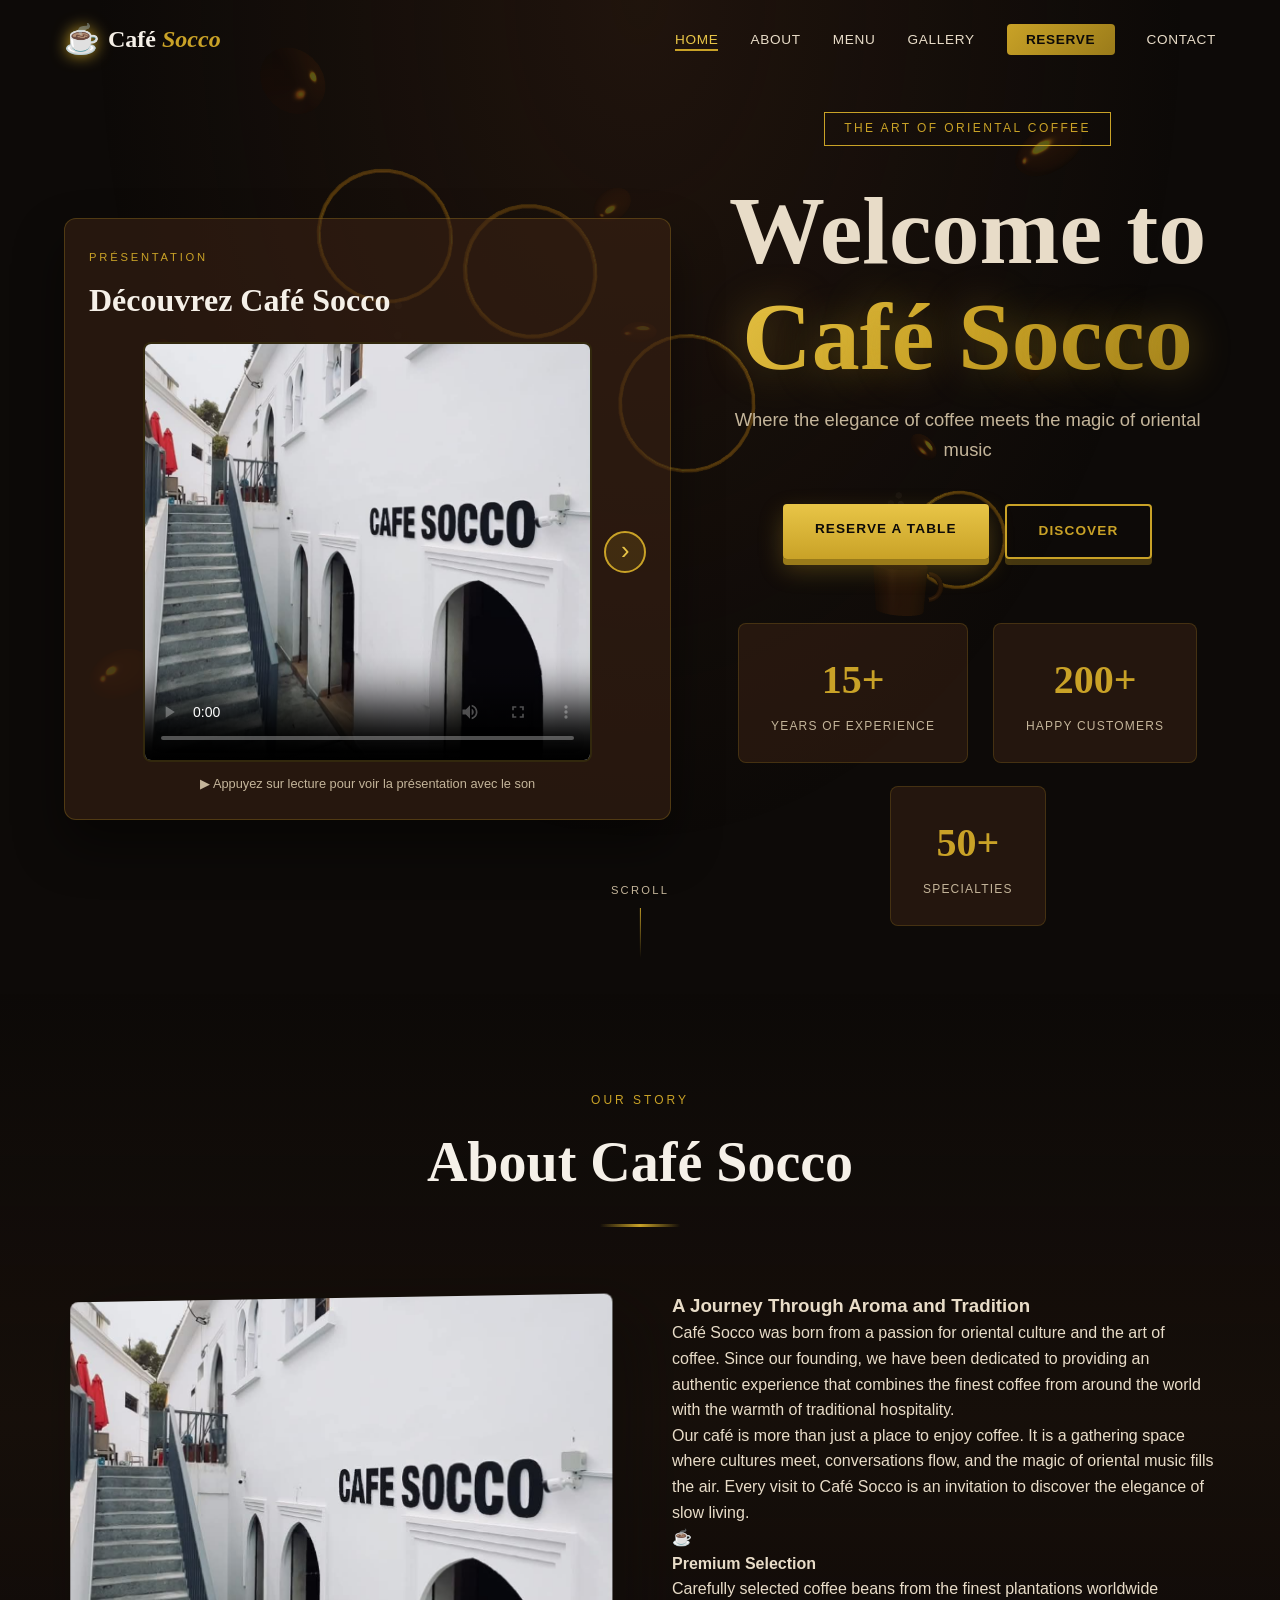
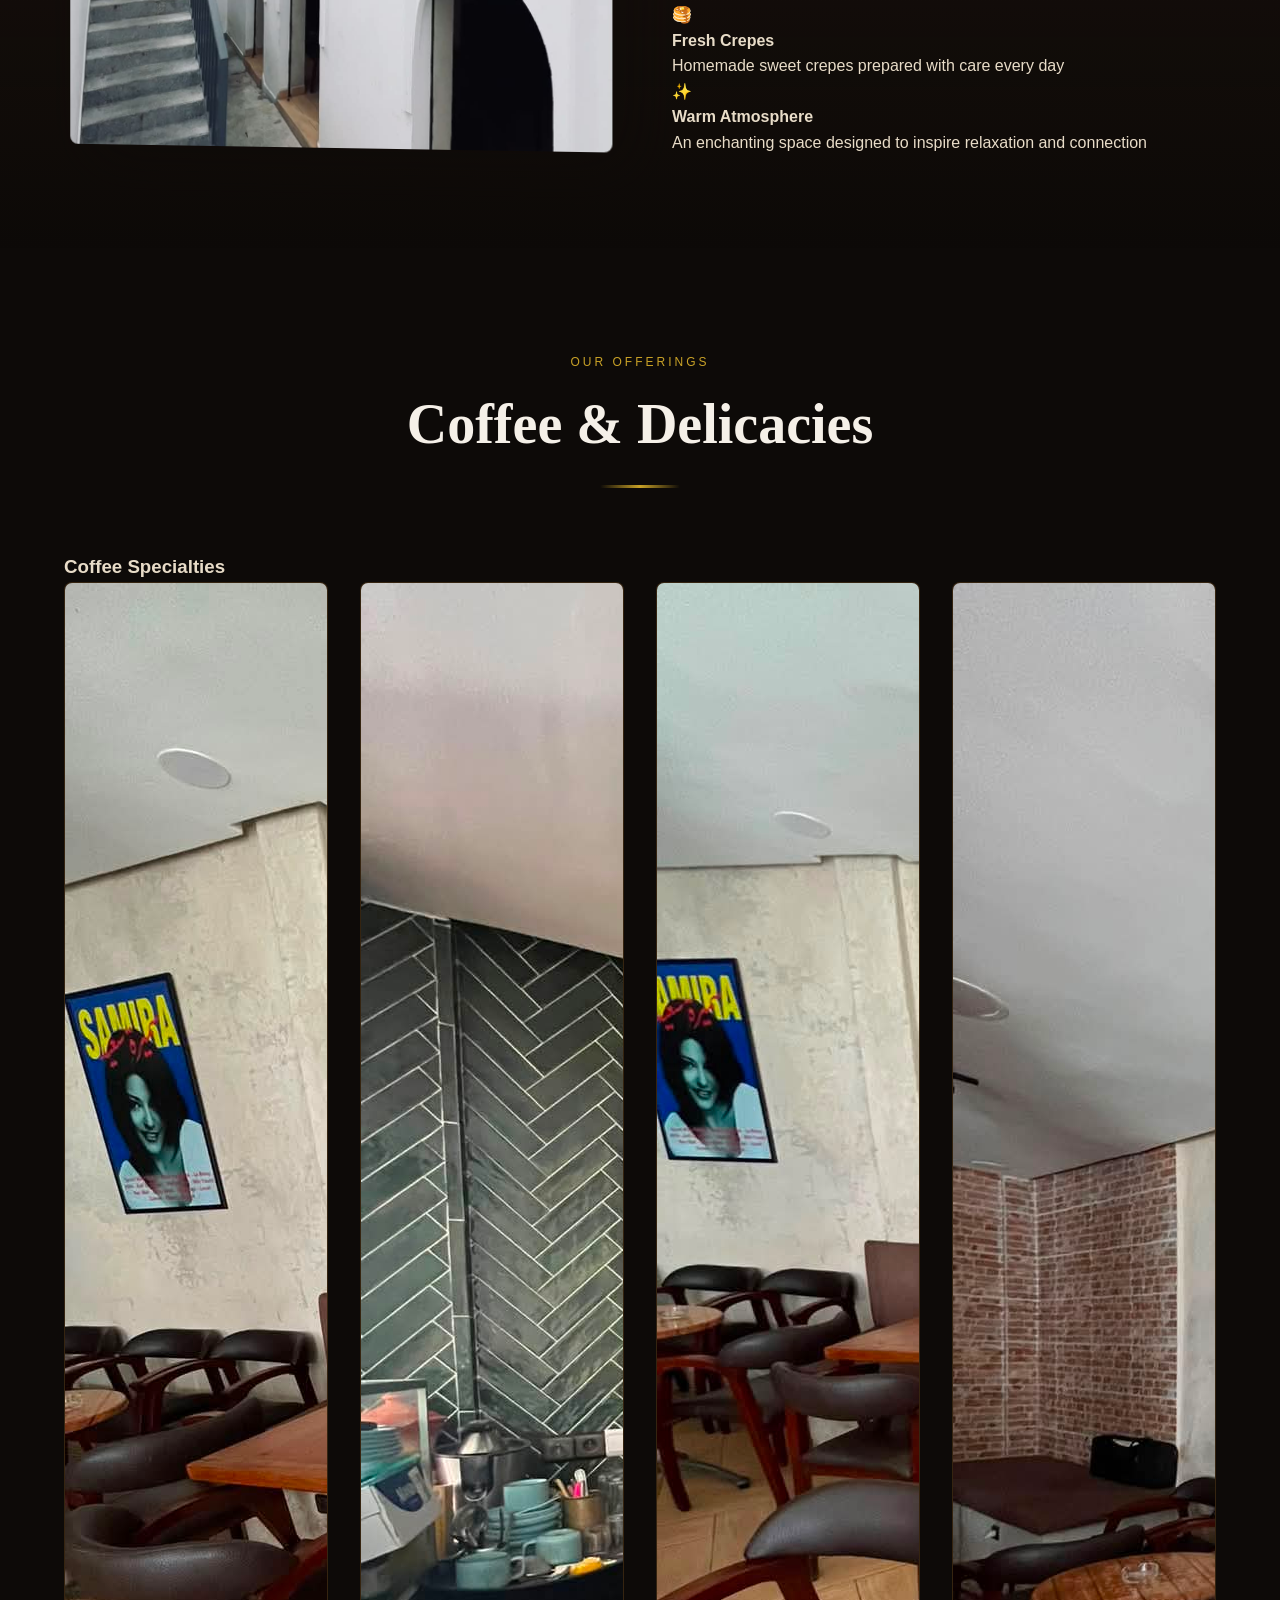
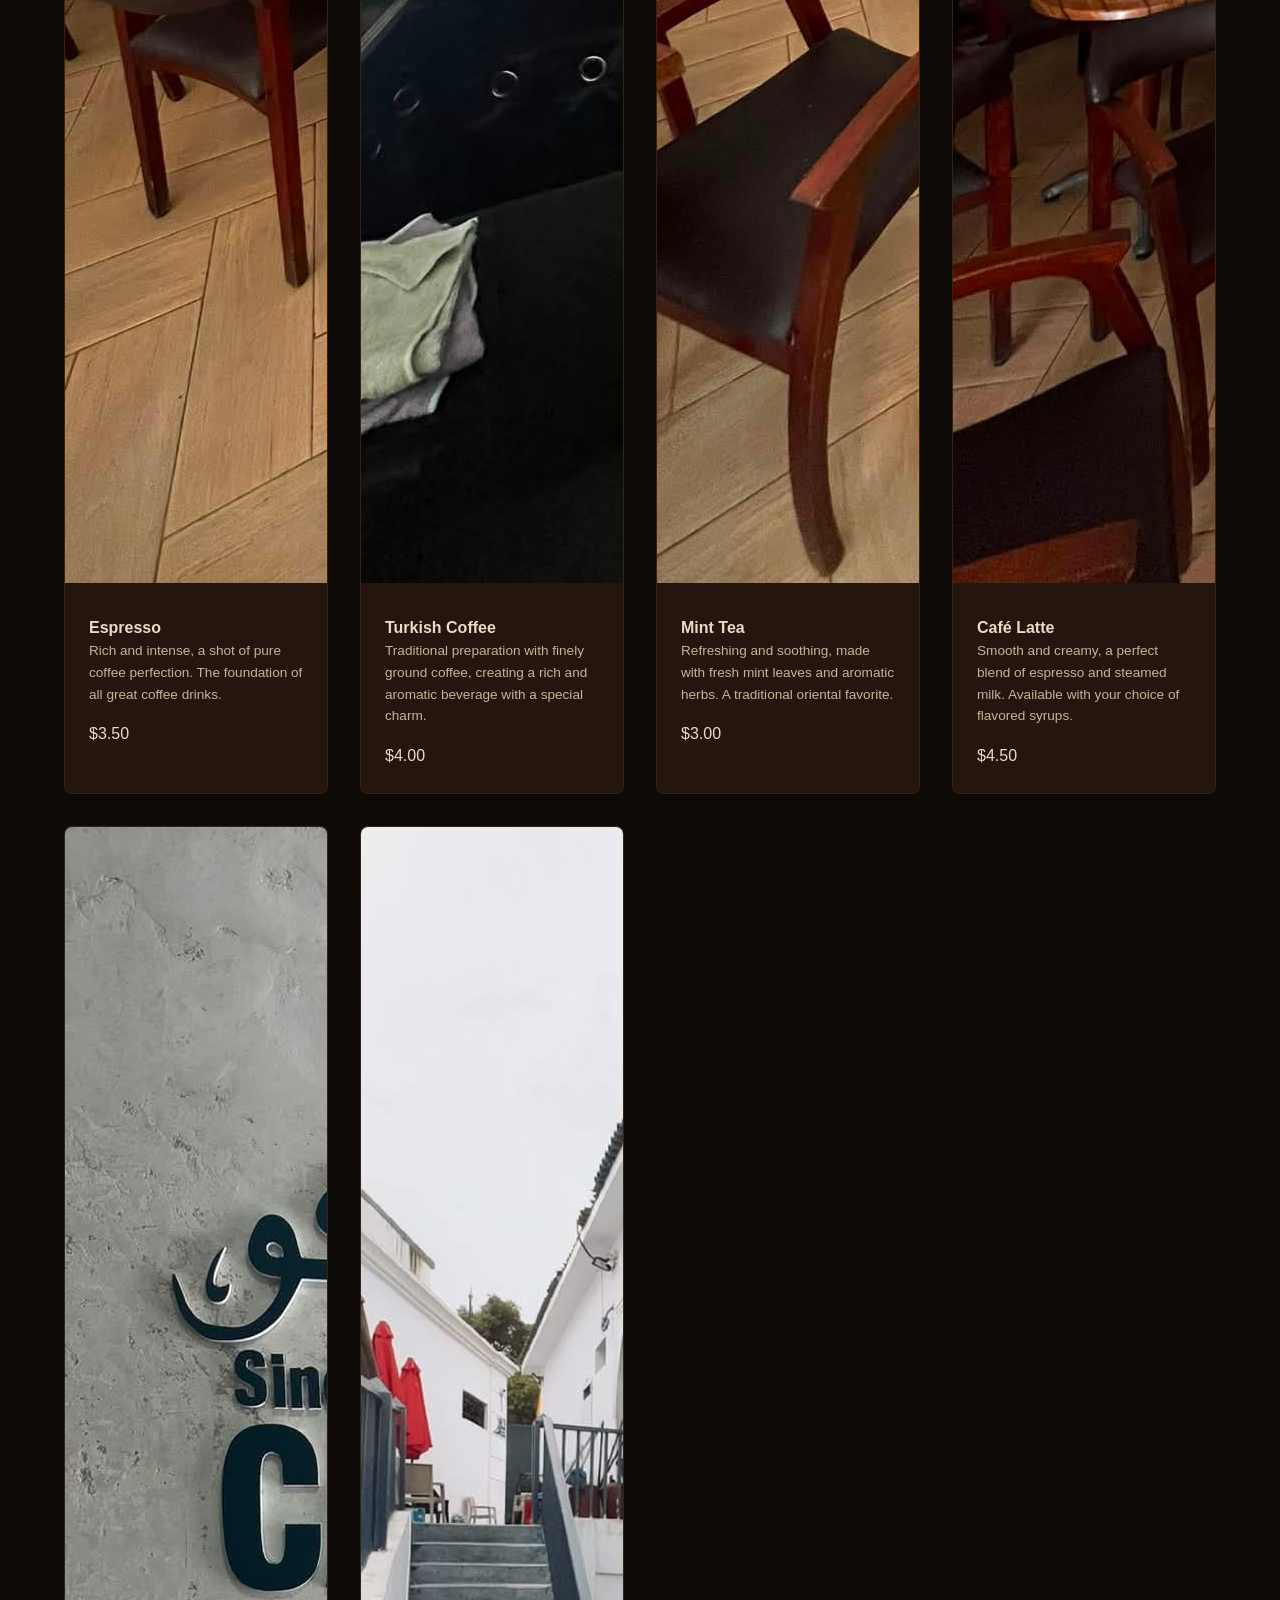
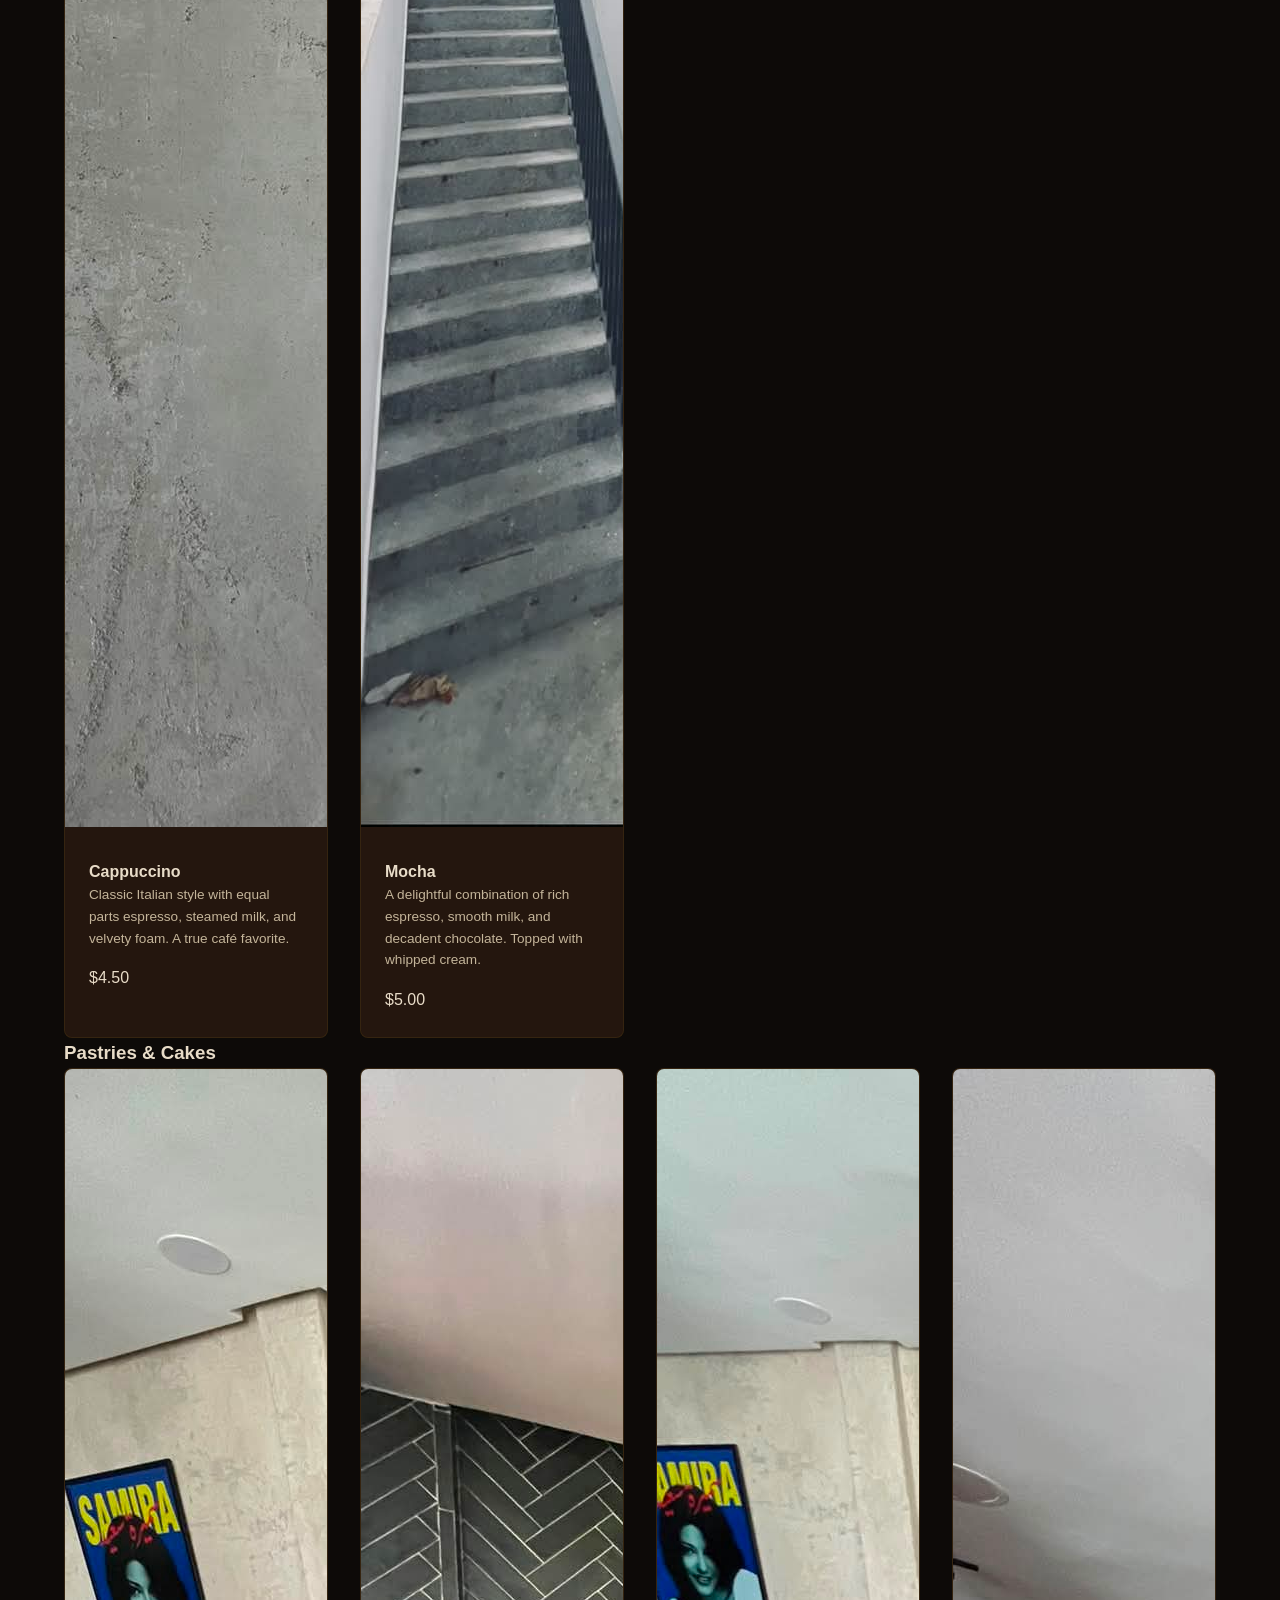
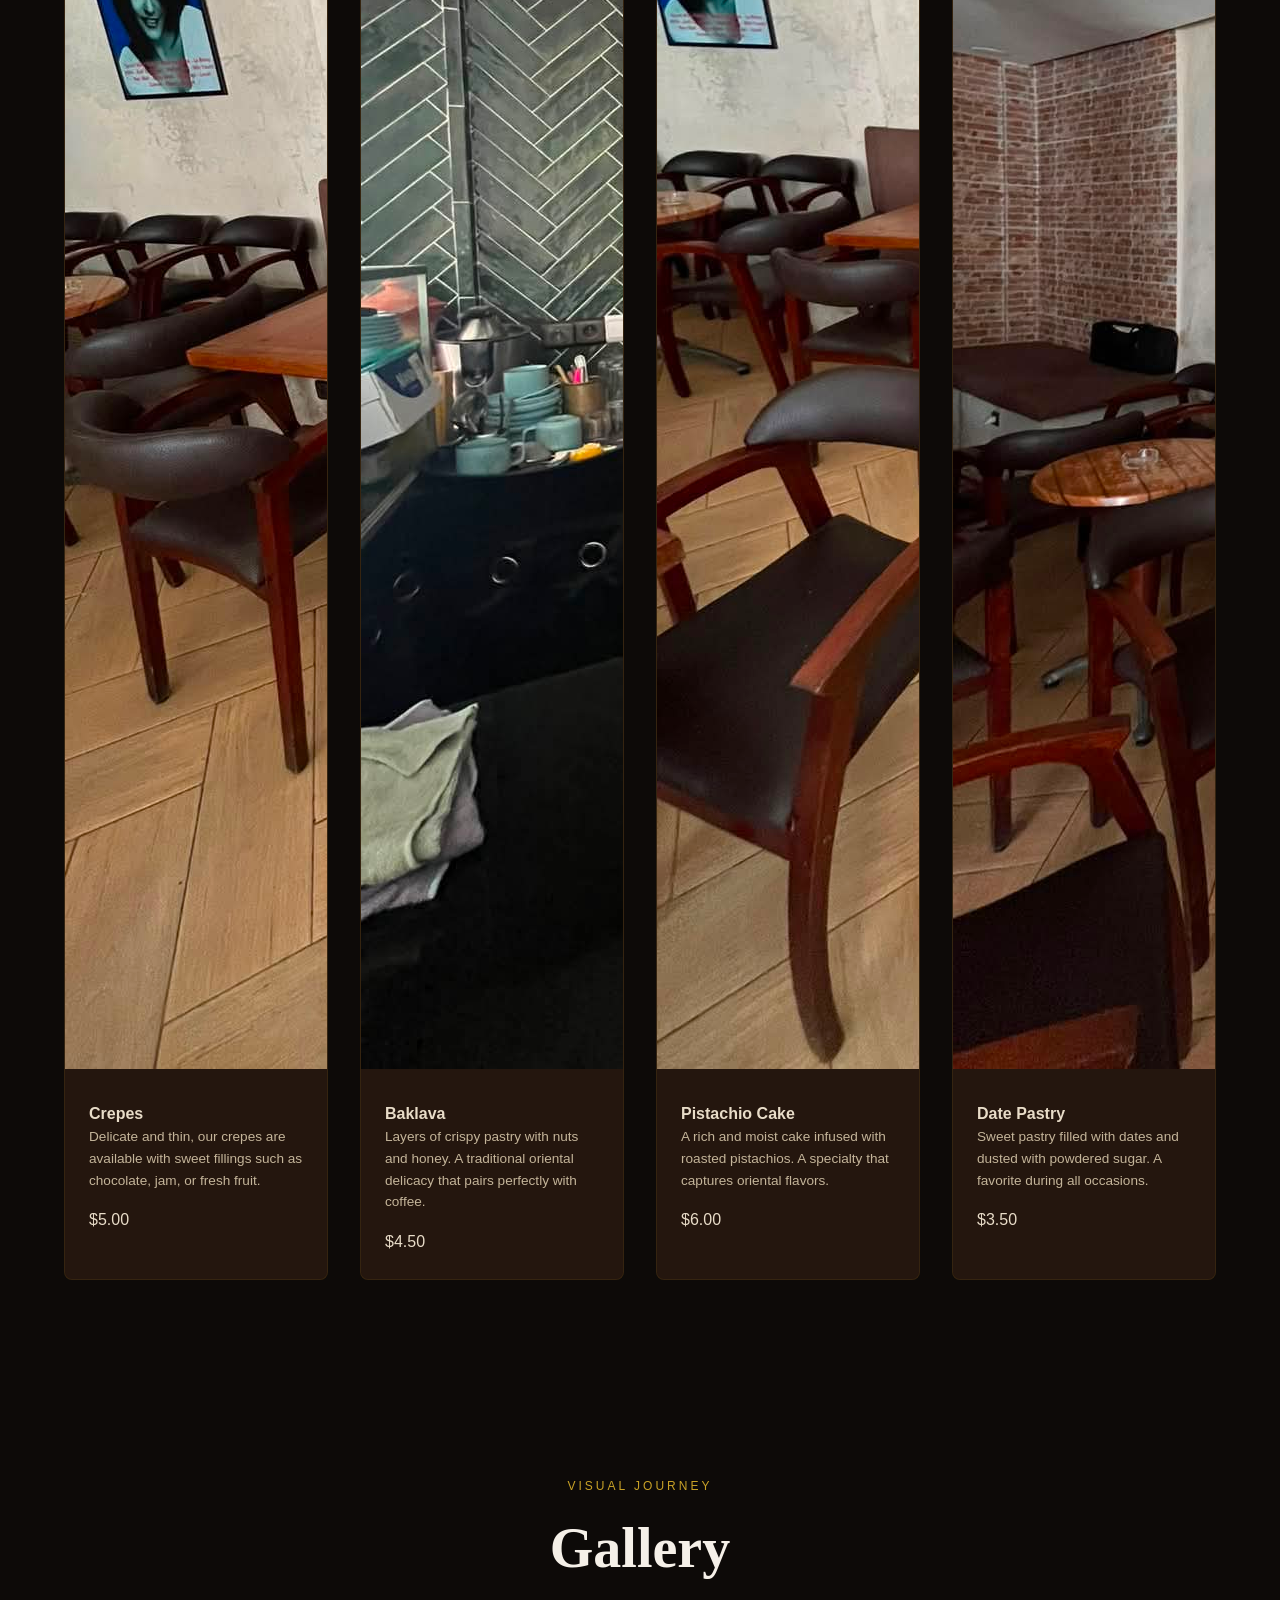
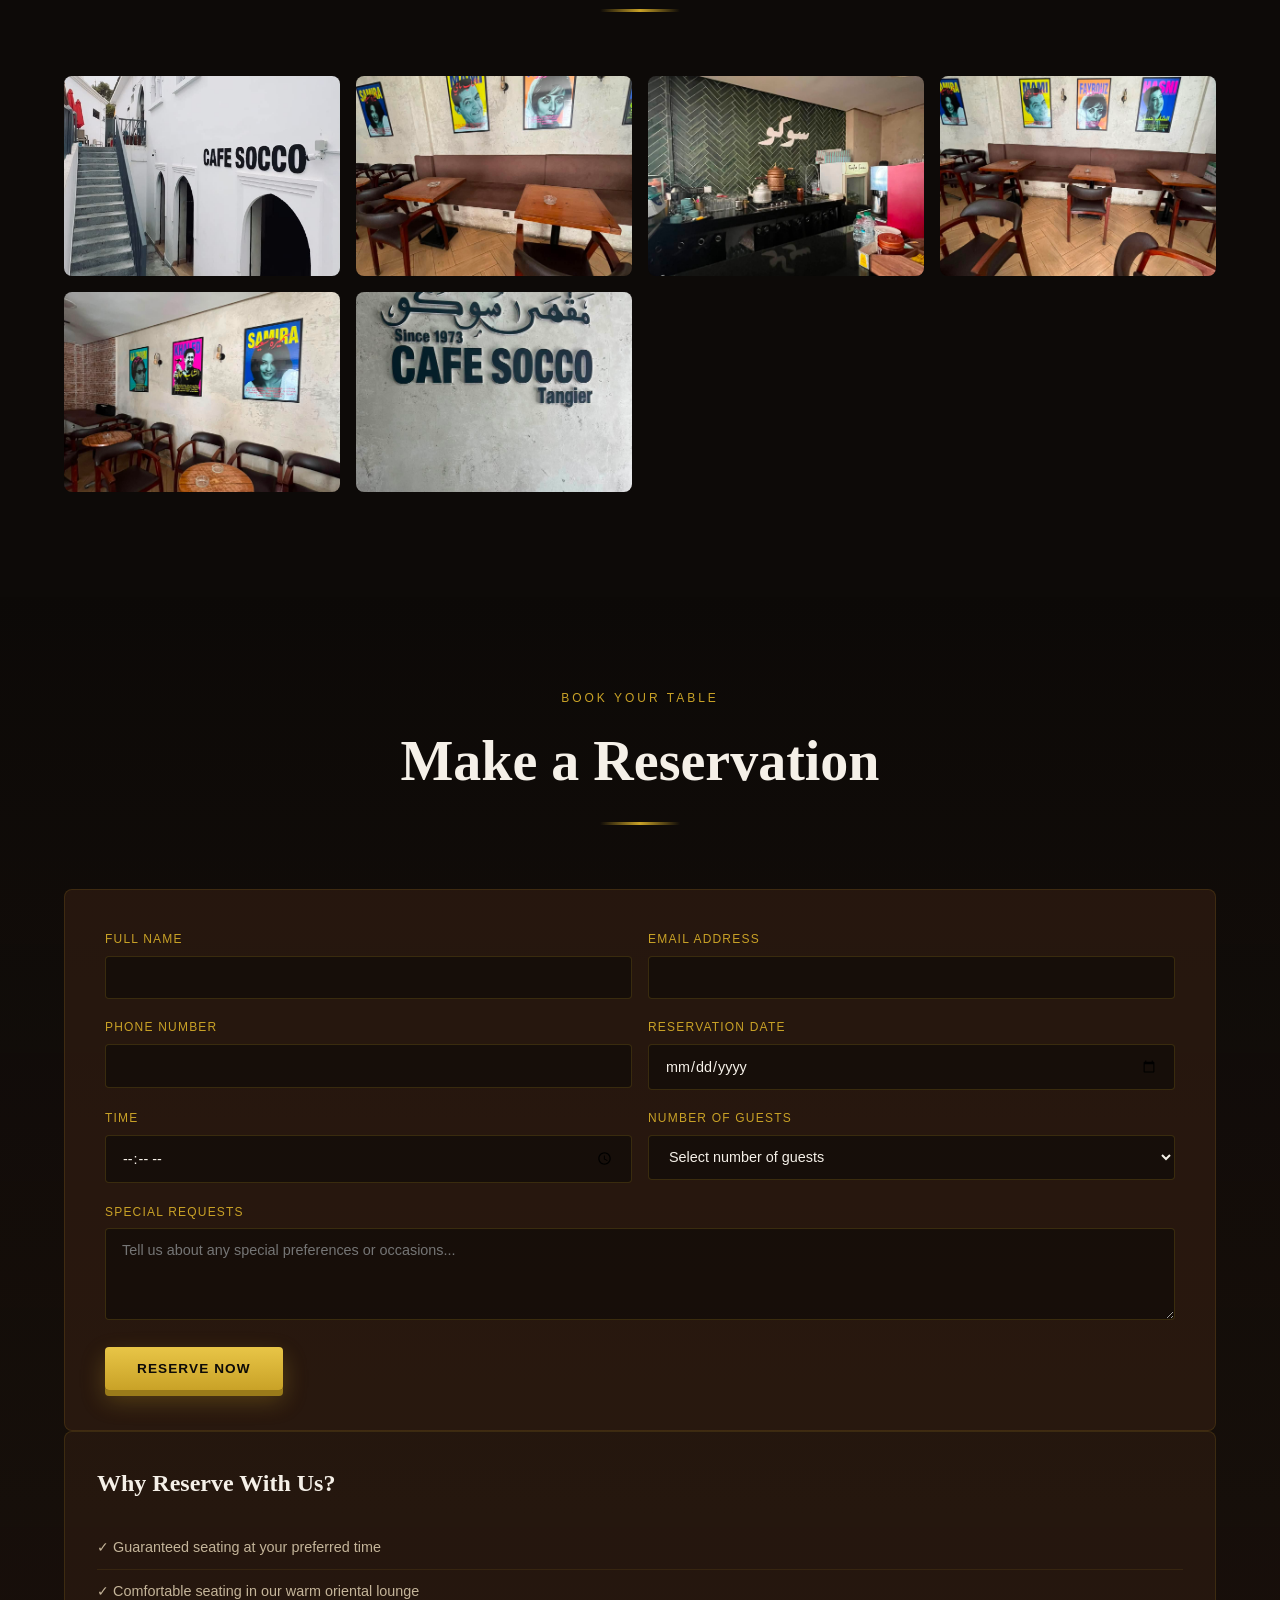
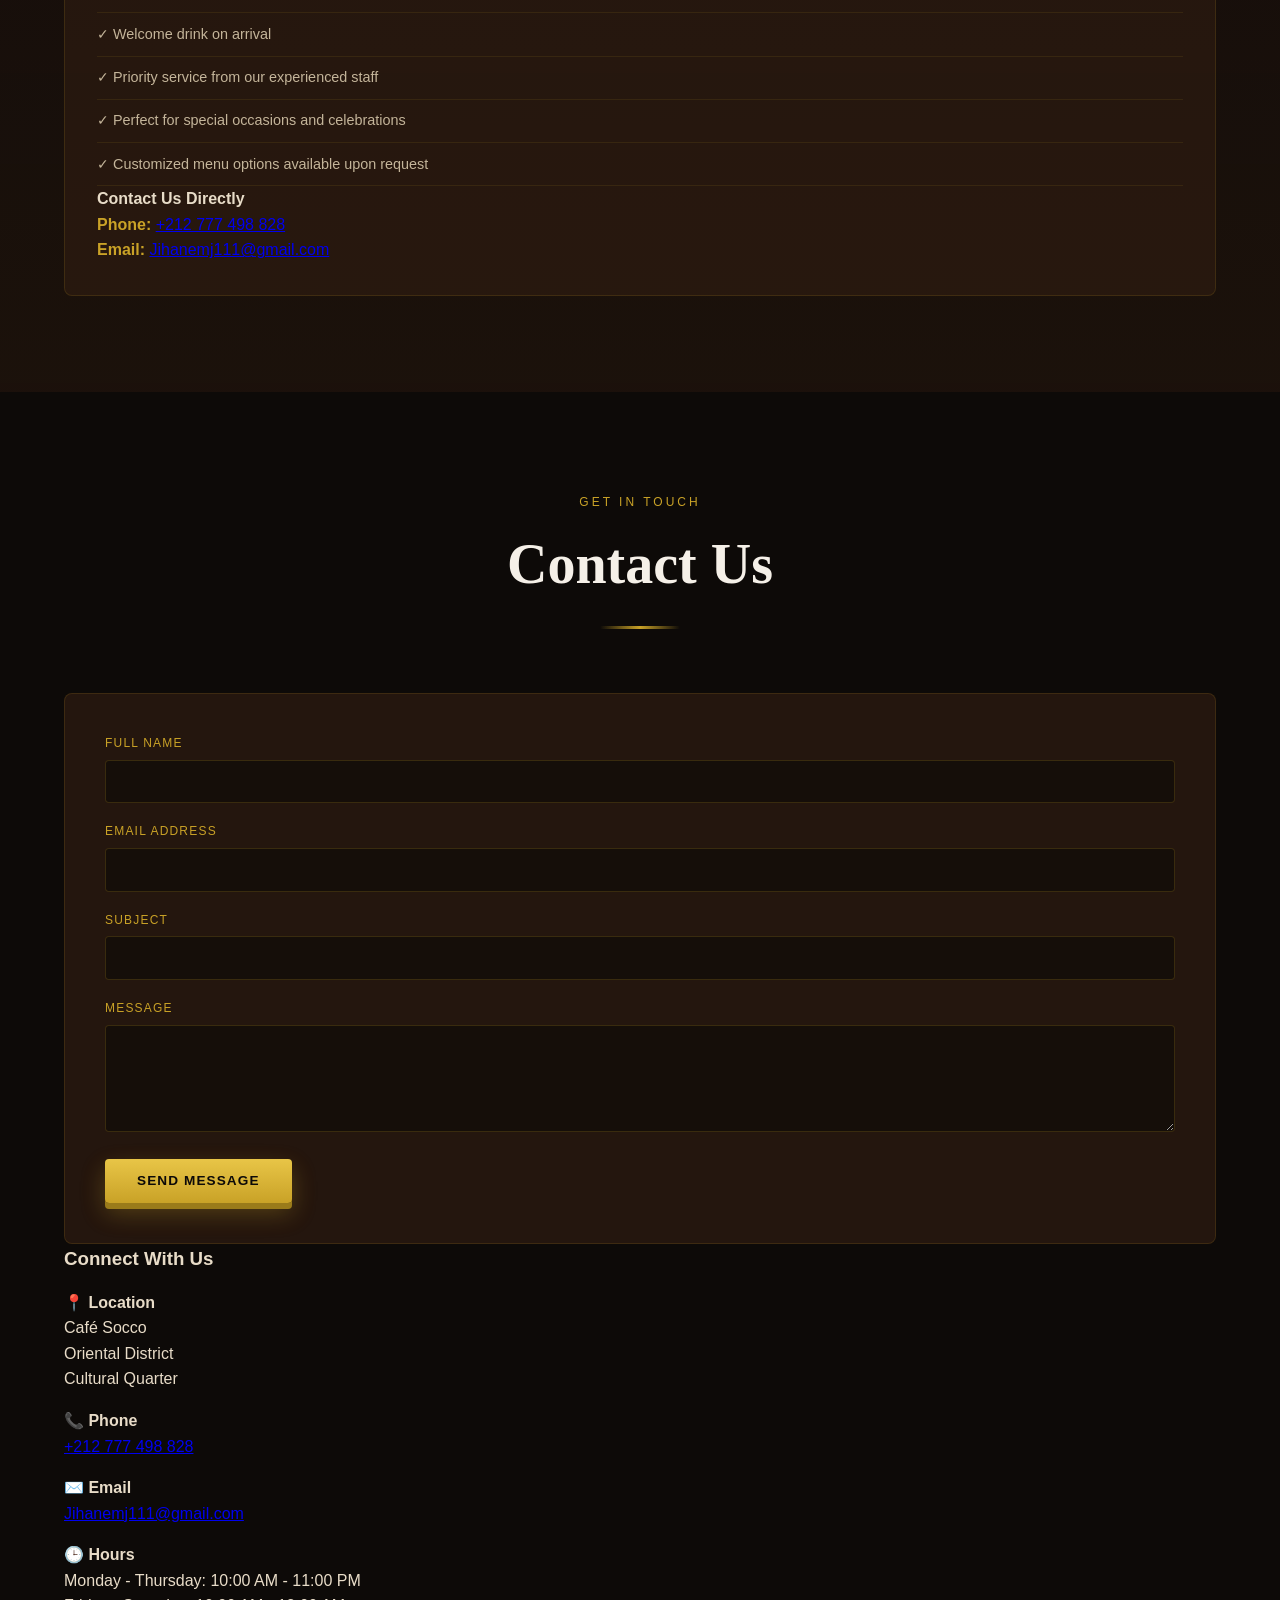
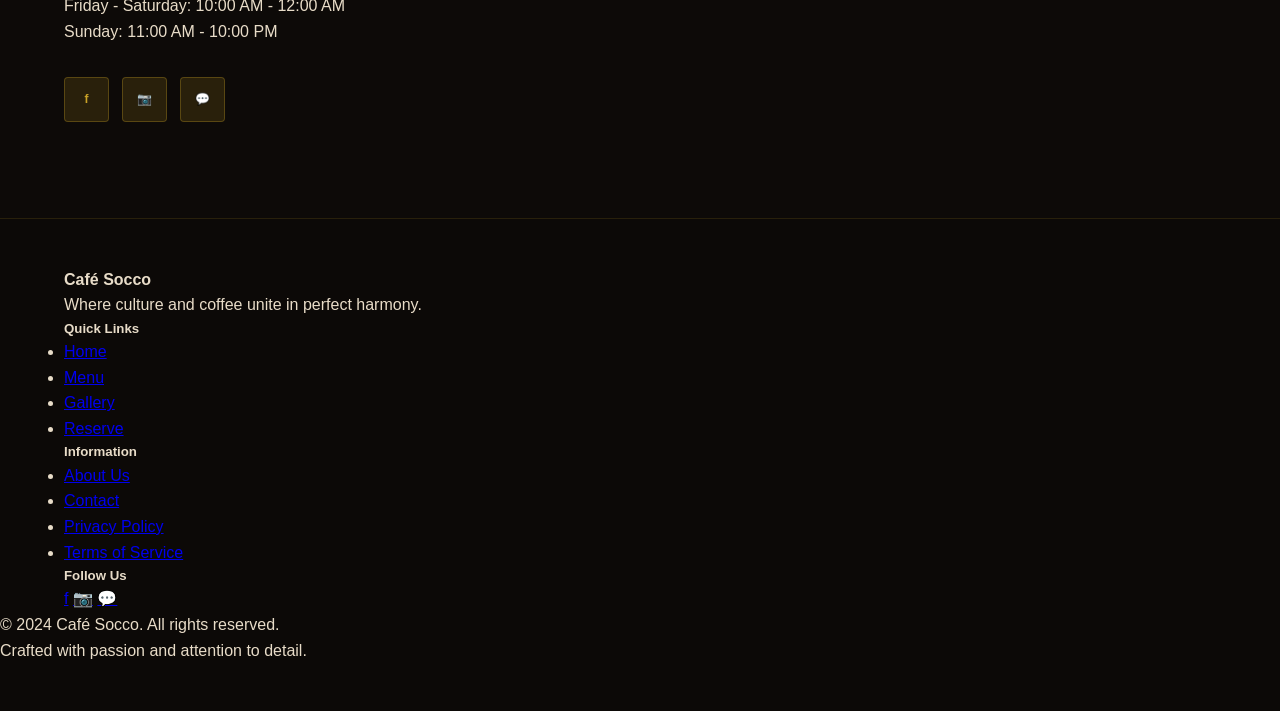
==== commit 4ffb20de: "Update index.html" ====
--- a/index.html
+++ b/index.html
@@ -13,7 +13,1423 @@
   <link rel="preconnect" href="https://fonts.googleapis.com" />
   <link rel="preconnect" href="https://fonts.gstatic.com" crossorigin />
   <link href="https://fonts.googleapis.com/css2?family=Cormorant+Garamond:ital,wght@0,400;0,600;0,700;1,400&family=Montserrat:wght@300;400;500;600&display=swap" rel="stylesheet" />
-  <link rel="stylesheet" href="style.css" />
+  <style>
+/* ============================================
+   CAFÉ SOCCO — Charte graphique & Design 3D
+   ============================================ */
+
+:root {
+  --coffee: #3d2314;
+  --coffee-light: #5c3a24;
+  --beige: #e8dcc8;
+  --beige-dark: #c4b59a;
+  --black: #0d0a08;
+  --gold: #c9a227;
+  --gold-light: #e8c547;
+  --gold-dark: #9a7b1a;
+  --cream: #f5f0e8;
+  --shadow: rgba(13, 10, 8, 0.5);
+  --font-display: 'Cormorant Garamond', Georgia, serif;
+  --font-body: 'Montserrat', sans-serif;
+  --perspective: 1200px;
+  --transition: 0.4s cubic-bezier(0.25, 0.46, 0.45, 0.94);
+}
+
+*, *::before, *::after {
+  box-sizing: border-box;
+  margin: 0;
+  padding: 0;
+}
+
+html {
+  scroll-behavior: smooth;
+  font-size: 16px;
+}
+
+body {
+  font-family: var(--font-body);
+  background: var(--black);
+  color: var(--beige);
+  overflow-x: hidden;
+  line-height: 1.6;
+}
+
+#scene-3d {
+  position: fixed;
+  top: 0;
+  left: 0;
+  width: 100%;
+  height: 100%;
+  z-index: 0;
+  pointer-events: none;
+  opacity: 0.35;
+}
+
+.container {
+  max-width: 1200px;
+  margin: 0 auto;
+  padding: 0 1.5rem;
+}
+
+/* LOADER */
+.loader {
+  position: fixed;
+  inset: 0;
+  z-index: 10000;
+  background: var(--black);
+  display: flex;
+  align-items: center;
+  justify-content: center;
+  transition: opacity 0.8s, visibility 0.8s;
+}
+
+.loader.hidden {
+  opacity: 0;
+  visibility: hidden;
+  pointer-events: none;
+}
+
+.loader-cup p {
+  margin-top: 2rem;
+  font-family: var(--font-display);
+  color: var(--gold);
+  font-size: 1.1rem;
+  letter-spacing: 0.1em;
+}
+
+.cup-3d {
+  width: 60px;
+  height: 70px;
+  margin: 0 auto;
+  background: linear-gradient(135deg, var(--coffee-light), var(--coffee));
+  border-radius: 0 0 30px 30px;
+  position: relative;
+  transform-style: preserve-3d;
+  animation: cupFloat 2s ease-in-out infinite;
+  box-shadow: 0 20px 40px var(--shadow), inset 0 -10px 20px rgba(0,0,0,0.3);
+}
+
+.cup-3d::before {
+  content: '';
+  position: absolute;
+  right: -18px;
+  top: 15px;
+  width: 20px;
+  height: 35px;
+  border: 4px solid var(--coffee-light);
+  border-left: none;
+  border-radius: 0 15px 15px 0;
+}
+
+.cup-3d::after {
+  content: '';
+  position: absolute;
+  top: 8px;
+  left: 8px;
+  right: 8px;
+  height: 12px;
+  background: linear-gradient(180deg, #2a1810, #4a2c1a);
+  border-radius: 50%;
+}
+
+@keyframes cupFloat {
+  0%, 100% { transform: translateY(0) rotateX(10deg); }
+  50% { transform: translateY(-12px) rotateX(10deg); }
+}
+
+/* HEADER */
+.header {
+  position: fixed;
+  top: 0;
+  left: 0;
+  right: 0;
+  z-index: 1000;
+  padding: 1rem 0;
+  transition: var(--transition);
+  background: transparent;
+}
+
+.header.scrolled {
+  background: rgba(13, 10, 8, 0.92);
+  backdrop-filter: blur(12px);
+  box-shadow: 0 4px 30px var(--shadow);
+  padding: 0.6rem 0;
+}
+
+.nav {
+  display: flex;
+  align-items: center;
+  justify-content: space-between;
+}
+
+.logo {
+  display: flex;
+  align-items: center;
+  gap: 0.5rem;
+  text-decoration: none;
+  color: var(--cream);
+  font-family: var(--font-display);
+  font-size: 1.5rem;
+  font-weight: 600;
+}
+
+.logo em {
+  color: var(--gold);
+  font-style: italic;
+}
+
+.logo-icon {
+  font-size: 1.8rem;
+  filter: drop-shadow(0 0 8px var(--gold));
+}
+
+.nav-menu {
+  display: flex;
+  list-style: none;
+  gap: 2rem;
+  align-items: center;
+}
+
+.nav-link {
+  color: var(--beige);
+  text-decoration: none;
+  font-size: 0.85rem;
+  font-weight: 500;
+  letter-spacing: 0.05em;
+  text-transform: uppercase;
+  transition: color var(--transition);
+  position: relative;
+}
+
+.nav-link::after {
+  content: '';
+  position: absolute;
+  bottom: -4px;
+  left: 0;
+  width: 0;
+  height: 2px;
+  background: var(--gold);
+  transition: width var(--transition);
+}
+
+.nav-link:hover::after,
+.nav-link.active::after {
+  width: 100%;
+}
+
+.nav-link:hover,
+.nav-link.active {
+  color: var(--gold-light);
+}
+
+.nav-cta {
+  background: linear-gradient(135deg, var(--gold), var(--gold-dark));
+  color: var(--black) !important;
+  padding: 0.5rem 1.2rem;
+  border-radius: 4px;
+  font-weight: 600;
+}
+
+.nav-cta::after { display: none; }
+
+.nav-toggle {
+  display: none;
+  flex-direction: column;
+  gap: 5px;
+  background: none;
+  border: none;
+  cursor: pointer;
+  padding: 5px;
+}
+
+.nav-toggle span {
+  width: 25px;
+  height: 2px;
+  background: var(--gold);
+  transition: var(--transition);
+}
+
+/* BUTTONS 3D */
+.btn {
+  display: inline-block;
+  padding: 0.9rem 2rem;
+  font-family: var(--font-body);
+  font-size: 0.85rem;
+  font-weight: 600;
+  letter-spacing: 0.08em;
+  text-transform: uppercase;
+  text-decoration: none;
+  border: none;
+  cursor: pointer;
+  transition: var(--transition);
+  border-radius: 4px;
+}
+
+.btn-primary {
+  background: linear-gradient(180deg, var(--gold-light), var(--gold));
+  color: var(--black);
+  box-shadow: 0 6px 0 var(--gold-dark), 0 10px 25px rgba(201, 162, 39, 0.3);
+}
+
+.btn-outline {
+  background: transparent;
+  color: var(--gold);
+  border: 2px solid var(--gold);
+  box-shadow: 0 6px 0 rgba(201, 162, 39, 0.3);
+}
+
+.btn-3d:hover {
+  transform: translateY(-2px);
+}
+
+.btn-3d:active {
+  transform: translateY(4px);
+  box-shadow: 0 2px 0 var(--gold-dark);
+}
+
+.btn-full { width: 100%; }
+
+/* HERO */
+.hero {
+  min-height: 100vh;
+  display: flex;
+  align-items: center;
+  justify-content: center;
+  position: relative;
+  z-index: 1;
+  padding: 7rem 0 4rem;
+  background: radial-gradient(ellipse at 50% 0%, rgba(61, 35, 20, 0.4) 0%, transparent 60%);
+}
+
+.hero-layout {
+  display: grid;
+  grid-template-columns: 1.1fr 0.9fr;
+  gap: 3rem;
+  align-items: center;
+}
+
+.hero-presentation {
+  padding: 1.5rem;
+  background: rgba(61, 35, 20, 0.55);
+  border: 1px solid rgba(201, 162, 39, 0.25);
+  border-radius: 12px;
+  box-shadow: 0 25px 50px rgba(0, 0, 0, 0.45);
+}
+
+.hero-video-carousel {
+  position: relative;
+  display: flex;
+  align-items: center;
+  gap: 0.75rem;
+}
+
+.hero-video-carousel .hero-video {
+  flex: 1;
+}
+
+.video-nav {
+  flex-shrink: 0;
+  z-index: 5;
+  width: 42px;
+  height: 42px;
+  border-radius: 50%;
+  border: 2px solid var(--gold);
+  background: rgba(201, 162, 39, 0.15);
+  color: var(--gold-light);
+  font-size: 1.6rem;
+  line-height: 1;
+  cursor: pointer;
+  transition: var(--transition);
+  display: flex;
+  align-items: center;
+  justify-content: center;
+  padding-bottom: 2px;
+}
+
+.video-nav:hover {
+  background: var(--gold);
+  color: var(--black);
+  box-shadow: 0 0 20px rgba(201, 162, 39, 0.5);
+}
+
+.video-nav.hidden {
+  visibility: hidden;
+  pointer-events: none;
+}
+
+.presentation-tag {
+  display: inline-block;
+  color: var(--gold);
+  font-size: 0.7rem;
+  letter-spacing: 0.25em;
+  text-transform: uppercase;
+  margin-bottom: 0.5rem;
+}
+
+.presentation-title {
+  font-family: var(--font-display);
+  font-size: clamp(1.5rem, 3vw, 2rem);
+  color: var(--cream);
+  margin-bottom: 1rem;
+}
+
+.hero-video {
+  width: 100%;
+  max-height: 420px;
+  border-radius: 8px;
+  background: var(--black);
+  display: block;
+  object-fit: cover;
+  border: 2px solid rgba(201, 162, 39, 0.2);
+}
+
+.presentation-hint {
+  margin-top: 0.75rem;
+  font-size: 0.8rem;
+  color: var(--beige-dark);
+  text-align: center;
+}
+
+.hero-content {
+  text-align: center;
+}
+
+.hero-badge {
+  display: inline-block;
+  padding: 0.4rem 1.2rem;
+  border: 1px solid var(--gold);
+  color: var(--gold);
+  font-size: 0.75rem;
+  letter-spacing: 0.2em;
+  text-transform: uppercase;
+  margin-bottom: 2rem;
+  transform: perspective(var(--perspective)) rotateX(5deg);
+}
+
+.hero-title {
+  font-family: var(--font-display);
+  font-size: clamp(3rem, 8vw, 6rem);
+  font-weight: 700;
+  line-height: 1.1;
+  margin-bottom: 1rem;
+}
+
+.hero-title .line {
+  display: block;
+}
+
+.hero-title .gold {
+  color: var(--gold);
+  text-shadow: 0 0 40px rgba(201, 162, 39, 0.4);
+  background: linear-gradient(135deg, var(--gold-light), var(--gold), var(--gold-dark));
+  -webkit-background-clip: text;
+  -webkit-text-fill-color: transparent;
+  background-clip: text;
+}
+
+.hero-slogan {
+  font-size: 1.15rem;
+  color: var(--beige-dark);
+  max-width: 500px;
+  margin: 0 auto 2.5rem;
+  font-weight: 300;
+}
+
+.hero-actions {
+  display: flex;
+  gap: 1rem;
+  justify-content: center;
+  flex-wrap: wrap;
+  margin-bottom: 4rem;
+}
+
+.hero-stats {
+  display: flex;
+  gap: 1.5rem;
+  justify-content: center;
+  flex-wrap: wrap;
+}
+
+.stat-card {
+  padding: 1.5rem 2rem;
+  background: rgba(61, 35, 20, 0.5);
+  border: 1px solid rgba(201, 162, 39, 0.2);
+  border-radius: 8px;
+  text-align: center;
+  min-width: 140px;
+}
+
+.stat-num {
+  display: block;
+  font-family: var(--font-display);
+  font-size: 2.5rem;
+  font-weight: 700;
+  color: var(--gold);
+}
+
+.stat-label {
+  font-size: 0.75rem;
+  text-transform: uppercase;
+  letter-spacing: 0.1em;
+  color: var(--beige-dark);
+}
+
+.hero-scroll {
+  position: absolute;
+  bottom: 2rem;
+  left: 50%;
+  transform: translateX(-50%);
+  display: flex;
+  flex-direction: column;
+  align-items: center;
+  gap: 0.5rem;
+  font-size: 0.7rem;
+  letter-spacing: 0.2em;
+  text-transform: uppercase;
+  color: var(--beige-dark);
+}
+
+.scroll-line {
+  width: 1px;
+  height: 50px;
+  background: linear-gradient(to bottom, var(--gold), transparent);
+  animation: scrollPulse 2s infinite;
+}
+
+@keyframes scrollPulse {
+  0%, 100% { opacity: 0.3; transform: scaleY(0.5); }
+  50% { opacity: 1; transform: scaleY(1); }
+}
+
+/* CARD 3D EFFECT */
+.card-3d {
+  transform-style: preserve-3d;
+  transition: transform 0.3s ease, box-shadow 0.3s ease;
+  will-change: transform;
+}
+
+/* SECTIONS */
+.section {
+  position: relative;
+  z-index: 1;
+  padding: 6rem 0;
+}
+
+.section-header {
+  text-align: center;
+  margin-bottom: 4rem;
+}
+
+.section-tag {
+  display: inline-block;
+  color: var(--gold);
+  font-size: 0.75rem;
+  letter-spacing: 0.25em;
+  text-transform: uppercase;
+  margin-bottom: 0.5rem;
+}
+
+.section-title {
+  font-family: var(--font-display);
+  font-size: clamp(2.5rem, 5vw, 3.5rem);
+  font-weight: 700;
+  color: var(--cream);
+  margin-bottom: 1rem;
+}
+
+.section-desc {
+  color: var(--beige-dark);
+  max-width: 500px;
+  margin: 0 auto;
+}
+
+.ornament {
+  width: 80px;
+  height: 3px;
+  background: linear-gradient(90deg, transparent, var(--gold), transparent);
+  margin: 0 auto;
+}
+
+/* ABOUT */
+.about {
+  background: linear-gradient(180deg, transparent, rgba(61, 35, 20, 0.2), transparent);
+}
+
+.about-grid {
+  display: grid;
+  grid-template-columns: 1fr 1fr;
+  gap: 4rem;
+  align-items: center;
+}
+
+.about-visual {
+  position: relative;
+}
+
+.about-image-wrap {
+  position: relative;
+  border-radius: 8px;
+  overflow: hidden;
+  transform: perspective(var(--perspective)) rotateY(-5deg);
+  box-shadow: 20px 20px 60px var(--shadow);
+}
+
+.about-image-wrap img {
+  width: 100%;
+  height: 450px;
+  object-fit: cover;
+  display: block;
+}
+
+.about-frame {
+  position: absolute;
+  inset: -10px;
+  border: 2px solid var(--gold);
+  border-radius: 8px;
+  pointer-events: none;
+  opacity: 0.5;
+}
+
+.cup-3d-small {
+  position: absolute;
+  bottom: -20px;
+  right: -20px;
+  width: 50px;
+  height: 60px;
+  background: linear-gradient(135deg, var(--gold-light), var(--gold-dark));
+  border-radius: 0 0 20px 20px;
+  box-shadow: 0 15px 30px var(--shadow);
+  animation: cupFloat 3s ease-in-out infinite;
+}
+
+.about-text .lead {
+  font-family: var(--font-display);
+  font-size: 1.4rem;
+  color: var(--cream);
+  margin-bottom: 1.5rem;
+  line-height: 1.5;
+}
+
+.about-text p {
+  color: var(--beige-dark);
+  margin-bottom: 2rem;
+}
+
+.values-grid {
+  display: grid;
+  grid-template-columns: 1fr 1fr;
+  gap: 1rem;
+}
+
+.value-item {
+  padding: 1.5rem;
+  background: rgba(61, 35, 20, 0.4);
+  border: 1px solid rgba(201, 162, 39, 0.15);
+  border-radius: 8px;
+}
+
+.value-icon {
+  font-size: 1.5rem;
+  color: var(--gold);
+  margin-bottom: 0.5rem;
+}
+
+.value-item h3 {
+  font-family: var(--font-display);
+  font-size: 1.2rem;
+  color: var(--cream);
+  margin-bottom: 0.5rem;
+}
+
+.value-item p {
+  font-size: 0.85rem;
+  margin: 0;
+}
+
+/* MENU */
+.menu-section {
+  background: rgba(13, 10, 8, 0.6);
+}
+
+.menu-tabs {
+  display: flex;
+  justify-content: center;
+  gap: 0.5rem;
+  flex-wrap: wrap;
+  margin-bottom: 3rem;
+}
+
+.menu-tab {
+  padding: 0.7rem 1.5rem;
+  background: transparent;
+  border: 1px solid rgba(201, 162, 39, 0.3);
+  color: var(--beige);
+  font-family: var(--font-body);
+  font-size: 0.8rem;
+  letter-spacing: 0.1em;
+  text-transform: uppercase;
+  cursor: pointer;
+  transition: var(--transition);
+  border-radius: 4px;
+}
+
+.menu-tab:hover,
+.menu-tab.active {
+  background: var(--gold);
+  color: var(--black);
+  border-color: var(--gold);
+  box-shadow: 0 4px 15px rgba(201, 162, 39, 0.3);
+}
+
+.menu-panel {
+  display: none;
+}
+
+.menu-panel.active {
+  display: block;
+  animation: fadeIn 0.5s ease;
+}
+
+@keyframes fadeIn {
+  from { opacity: 0; transform: translateY(20px); }
+  to { opacity: 1; transform: translateY(0); }
+}
+
+.menu-grid {
+  display: grid;
+  grid-template-columns: repeat(auto-fill, minmax(260px, 1fr));
+  gap: 2rem;
+}
+
+.menu-card {
+  background: rgba(61, 35, 20, 0.5);
+  border-radius: 8px;
+  overflow: hidden;
+  border: 1px solid rgba(201, 162, 39, 0.1);
+}
+
+.menu-card-img {
+  height: 180px;
+  background-size: cover;
+  background-position: center;
+}
+
+.menu-card-body {
+  padding: 1.5rem;
+}
+
+.menu-card h3 {
+  font-family: var(--font-display);
+  font-size: 1.3rem;
+  color: var(--cream);
+  margin-bottom: 0.5rem;
+}
+
+.menu-card p {
+  font-size: 0.85rem;
+  color: var(--beige-dark);
+  margin-bottom: 1rem;
+}
+
+.price {
+  font-family: var(--font-display);
+  font-size: 1.4rem;
+  color: var(--gold);
+  font-weight: 700;
+}
+
+/* EVENTS */
+.events-timeline {
+  display: flex;
+  flex-direction: column;
+  gap: 2rem;
+  margin-bottom: 3rem;
+}
+
+.event-card {
+  display: grid;
+  grid-template-columns: 80px 200px 1fr;
+  gap: 2rem;
+  align-items: center;
+  padding: 1.5rem;
+  background: rgba(61, 35, 20, 0.4);
+  border: 1px solid rgba(201, 162, 39, 0.15);
+  border-radius: 8px;
+}
+
+.event-date {
+  text-align: center;
+  padding: 1rem;
+  background: linear-gradient(135deg, var(--gold), var(--gold-dark));
+  color: var(--black);
+  border-radius: 8px;
+}
+
+.event-date .day {
+  display: block;
+  font-family: var(--font-display);
+  font-size: 2rem;
+  font-weight: 700;
+  line-height: 1;
+}
+
+.event-date .month {
+  font-size: 0.75rem;
+  text-transform: uppercase;
+  letter-spacing: 0.1em;
+}
+
+.event-img {
+  height: 140px;
+  border-radius: 8px;
+  background-size: cover;
+  background-position: center;
+}
+
+.event-info h3 {
+  font-family: var(--font-display);
+  font-size: 1.5rem;
+  color: var(--cream);
+  margin-bottom: 0.3rem;
+}
+
+.event-info .artist {
+  color: var(--gold);
+  font-style: italic;
+  margin-bottom: 0.5rem;
+}
+
+.event-info p {
+  font-size: 0.9rem;
+  color: var(--beige-dark);
+  margin-bottom: 0.5rem;
+}
+
+.event-time {
+  font-size: 0.8rem;
+  color: var(--gold-light);
+}
+
+.events-video {
+  height: 300px;
+  background: linear-gradient(135deg, var(--coffee), var(--black));
+  border-radius: 8px;
+  display: flex;
+  align-items: center;
+  justify-content: center;
+  border: 1px solid rgba(201, 162, 39, 0.2);
+  position: relative;
+  overflow: hidden;
+}
+
+.video-placeholder {
+  text-align: center;
+}
+
+.play-btn {
+  width: 80px;
+  height: 80px;
+  border-radius: 50%;
+  background: var(--gold);
+  color: var(--black);
+  display: flex;
+  align-items: center;
+  justify-content: center;
+  font-size: 1.5rem;
+  margin: 0 auto 1rem;
+  cursor: pointer;
+  transition: var(--transition);
+  box-shadow: 0 0 30px rgba(201, 162, 39, 0.5);
+}
+
+.play-btn:hover {
+  transform: scale(1.1);
+  box-shadow: 0 0 50px rgba(201, 162, 39, 0.7);
+}
+
+/* GALLERY */
+.gallery-filters {
+  display: flex;
+  justify-content: center;
+  gap: 0.5rem;
+  margin-bottom: 2rem;
+  flex-wrap: wrap;
+}
+
+.gallery-filter {
+  padding: 0.5rem 1.2rem;
+  background: transparent;
+  border: 1px solid rgba(201, 162, 39, 0.3);
+  color: var(--beige);
+  font-size: 0.8rem;
+  cursor: pointer;
+  transition: var(--transition);
+  border-radius: 4px;
+}
+
+.gallery-filter.active,
+.gallery-filter:hover {
+  background: var(--gold);
+  color: var(--black);
+  border-color: var(--gold);
+}
+
+.gallery-grid {
+  display: grid;
+  grid-template-columns: repeat(4, 1fr);
+  grid-auto-rows: 200px;
+  gap: 1rem;
+}
+
+.gallery-item {
+  position: relative;
+  overflow: hidden;
+  border-radius: 8px;
+  cursor: pointer;
+}
+
+.gallery-item.wide {
+  grid-column: span 2;
+}
+
+.gallery-item.tall {
+  grid-row: span 2;
+}
+
+.gallery-item img {
+  width: 100%;
+  height: 100%;
+  object-fit: cover;
+  transition: transform 0.6s ease;
+}
+
+.gallery-item:hover img {
+  transform: scale(1.1);
+}
+
+.gallery-overlay {
+  position: absolute;
+  inset: 0;
+  background: linear-gradient(to top, rgba(13, 10, 8, 0.9), transparent);
+  display: flex;
+  align-items: flex-end;
+  padding: 1.5rem;
+  opacity: 0;
+  transition: opacity var(--transition);
+}
+
+.gallery-item:hover .gallery-overlay {
+  opacity: 1;
+}
+
+.gallery-overlay span {
+  font-family: var(--font-display);
+  font-size: 1.2rem;
+  color: var(--gold);
+}
+
+.gallery-item.hidden {
+  display: none;
+}
+
+/* LIGHTBOX */
+.lightbox {
+  position: fixed;
+  inset: 0;
+  z-index: 9999;
+  background: rgba(13, 10, 8, 0.95);
+  display: flex;
+  flex-direction: column;
+  align-items: center;
+  justify-content: center;
+  opacity: 0;
+  visibility: hidden;
+  transition: var(--transition);
+}
+
+.lightbox.active {
+  opacity: 1;
+  visibility: visible;
+}
+
+.lightbox img {
+  max-width: 90%;
+  max-height: 80vh;
+  border-radius: 8px;
+  box-shadow: 0 20px 60px var(--shadow);
+}
+
+.lightbox-close {
+  position: absolute;
+  top: 2rem;
+  right: 2rem;
+  background: none;
+  border: none;
+  color: var(--gold);
+  font-size: 2.5rem;
+  cursor: pointer;
+}
+
+#lightbox-caption {
+  margin-top: 1rem;
+  font-family: var(--font-display);
+  color: var(--gold);
+  font-size: 1.2rem;
+}
+
+/* RESERVATION */
+.reservation {
+  background: linear-gradient(180deg, transparent, rgba(61, 35, 20, 0.3));
+}
+
+.reservation-wrap {
+  display: grid;
+  grid-template-columns: 1.2fr 0.8fr;
+  gap: 3rem;
+  align-items: start;
+}
+
+.reservation-form,
+.contact-form {
+  padding: 2.5rem;
+  background: rgba(61, 35, 20, 0.5);
+  border: 1px solid rgba(201, 162, 39, 0.15);
+  border-radius: 8px;
+}
+
+.form-row {
+  display: grid;
+  grid-template-columns: 1fr 1fr;
+  gap: 1rem;
+}
+
+.form-group {
+  margin-bottom: 1.2rem;
+}
+
+.form-group label {
+  display: block;
+  font-size: 0.75rem;
+  text-transform: uppercase;
+  letter-spacing: 0.1em;
+  color: var(--gold);
+  margin-bottom: 0.4rem;
+}
+
+.form-group input,
+.form-group select,
+.form-group textarea {
+  width: 100%;
+  padding: 0.8rem 1rem;
+  background: rgba(13, 10, 8, 0.6);
+  border: 1px solid rgba(201, 162, 39, 0.2);
+  border-radius: 4px;
+  color: var(--cream);
+  font-family: var(--font-body);
+  font-size: 0.9rem;
+  transition: border-color var(--transition);
+}
+
+.form-group input:focus,
+.form-group select:focus,
+.form-group textarea:focus {
+  outline: none;
+  border-color: var(--gold);
+  box-shadow: 0 0 15px rgba(201, 162, 39, 0.15);
+}
+
+.form-success {
+  margin-top: 1rem;
+  padding: 1rem;
+  background: rgba(201, 162, 39, 0.15);
+  border: 1px solid var(--gold);
+  color: var(--gold-light);
+  border-radius: 4px;
+  text-align: center;
+}
+
+.reservation-info {
+  padding: 2rem;
+  background: rgba(61, 35, 20, 0.4);
+  border: 1px solid rgba(201, 162, 39, 0.15);
+  border-radius: 8px;
+}
+
+.reservation-info h3 {
+  font-family: var(--font-display);
+  font-size: 1.5rem;
+  color: var(--cream);
+  margin-bottom: 1.5rem;
+}
+
+.reservation-info ul {
+  list-style: none;
+}
+
+.reservation-info li {
+  padding: 0.6rem 0;
+  border-bottom: 1px solid rgba(201, 162, 39, 0.1);
+  font-size: 0.9rem;
+  color: var(--beige-dark);
+}
+
+.reservation-info strong {
+  color: var(--gold);
+}
+
+.table-3d {
+  width: 100px;
+  height: 60px;
+  margin: 2rem auto 0;
+  background: linear-gradient(180deg, var(--coffee-light), var(--coffee));
+  border-radius: 8px 8px 4px 4px;
+  box-shadow: 0 20px 40px var(--shadow), 0 0 0 8px rgba(201, 162, 39, 0.1);
+  transform: perspective(200px) rotateX(15deg);
+}
+
+/* CONTACT */
+.contact-grid {
+  display: grid;
+  grid-template-columns: 1fr 1.2fr;
+  gap: 3rem;
+  margin-bottom: 3rem;
+}
+
+.contact-info {
+  display: flex;
+  flex-direction: column;
+  gap: 1rem;
+}
+
+.contact-card {
+  padding: 1.5rem;
+  background: rgba(61, 35, 20, 0.4);
+  border: 1px solid rgba(201, 162, 39, 0.15);
+  border-radius: 8px;
+}
+
+.contact-icon {
+  font-size: 1.5rem;
+  margin-bottom: 0.5rem;
+}
+
+.contact-card h3 {
+  font-family: var(--font-display);
+  color: var(--cream);
+  margin-bottom: 0.3rem;
+}
+
+.contact-card a {
+  color: var(--gold);
+  text-decoration: none;
+}
+
+.contact-card a:hover {
+  color: var(--gold-light);
+}
+
+.social-links {
+  display: flex;
+  gap: 0.8rem;
+  margin-top: 1rem;
+}
+
+.social-link {
+  width: 45px;
+  height: 45px;
+  display: flex;
+  align-items: center;
+  justify-content: center;
+  background: rgba(201, 162, 39, 0.15);
+  border: 1px solid rgba(201, 162, 39, 0.3);
+  color: var(--gold);
+  text-decoration: none;
+  font-size: 0.75rem;
+  font-weight: 600;
+  border-radius: 4px;
+  transition: var(--transition);
+}
+
+.social-link:hover {
+  background: var(--gold);
+  color: var(--black);
+}
+
+.contact-form h3 {
+  font-family: var(--font-display);
+  font-size: 1.5rem;
+  color: var(--cream);
+  margin-bottom: 1.5rem;
+}
+
+.map-wrap {
+  position: relative;
+  border-radius: 8px;
+  overflow: hidden;
+  border: 1px solid rgba(201, 162, 39, 0.2);
+}
+
+.map-wrap iframe {
+  display: block;
+  filter: grayscale(20%) sepia(15%);
+}
+
+.map-marker {
+  position: absolute;
+  top: 48%;
+  left: 50%;
+  width: 28px;
+  height: 28px;
+  margin-left: -14px;
+  margin-top: -36px;
+  background: #e53935;
+  border: 3px solid #fff;
+  border-radius: 50% 50% 50% 0;
+  transform: rotate(-45deg);
+  box-shadow: 0 4px 14px rgba(229, 57, 53, 0.6);
+  pointer-events: none;
+  z-index: 2;
+  animation: markerPulse 2s ease-in-out infinite;
+}
+
+@keyframes markerPulse {
+  0%, 100% { box-shadow: 0 4px 14px rgba(229, 57, 53, 0.6); }
+  50% { box-shadow: 0 4px 24px rgba(229, 57, 53, 0.9); }
+}
+
+.map-link {
+  display: block;
+  text-align: center;
+  padding: 0.75rem;
+  background: rgba(61, 35, 20, 0.9);
+  color: var(--gold);
+  text-decoration: none;
+  font-size: 0.85rem;
+  letter-spacing: 0.05em;
+  transition: background var(--transition);
+}
+
+.map-link:hover {
+  background: rgba(201, 162, 39, 0.2);
+  color: var(--gold-light);
+}
+
+.form-error {
+  margin-top: 1rem;
+  padding: 1rem;
+  background: rgba(229, 57, 53, 0.15);
+  border: 1px solid #e53935;
+  color: #ff8a80;
+  border-radius: 4px;
+  font-size: 0.85rem;
+  text-align: center;
+}
+
+.form-success .form-actions-row {
+  display: flex;
+  flex-wrap: wrap;
+  gap: 0.75rem;
+  justify-content: center;
+  margin: 1rem 0;
+}
+
+.btn-small {
+  padding: 0.65rem 1.2rem;
+  font-size: 0.75rem;
+}
+
+.form-hint {
+  font-size: 0.8rem;
+  color: var(--beige-dark);
+  margin-top: 0.5rem;
+}
+
+/* FOOTER */
+.footer {
+  position: relative;
+  z-index: 1;
+  padding: 3rem 0;
+  background: rgba(13, 10, 8, 0.95);
+  border-top: 1px solid rgba(201, 162, 39, 0.15);
+}
+
+.footer-inner {
+  display: flex;
+  flex-wrap: wrap;
+  align-items: center;
+  justify-content: space-between;
+  gap: 2rem;
+}
+
+.footer-brand .logo-text {
+  font-family: var(--font-display);
+  font-size: 1.5rem;
+  color: var(--cream);
+}
+
+.footer-brand em {
+  color: var(--gold);
+  font-style: italic;
+}
+
+.footer-brand p {
+  font-size: 0.85rem;
+  color: var(--beige-dark);
+  margin-top: 0.3rem;
+}
+
+.footer-nav {
+  display: flex;
+  gap: 2rem;
+}
+
+.footer-nav a {
+  color: var(--beige-dark);
+  text-decoration: none;
+  font-size: 0.85rem;
+  transition: color var(--transition);
+}
+
+.footer-nav a:hover {
+  color: var(--gold);
+}
+
+.footer-copy {
+  font-size: 0.8rem;
+  color: var(--beige-dark);
+  width: 100%;
+  text-align: center;
+  margin-top: 1rem;
+  padding-top: 1rem;
+  border-top: 1px solid rgba(201, 162, 39, 0.1);
+}
+
+/* AOS ANIMATIONS */
+[data-aos] {
+  opacity: 0;
+  transform: translateY(30px);
+  transition: opacity 0.8s ease, transform 0.8s ease;
+}
+
+[data-aos].aos-visible {
+  opacity: 1;
+  transform: translateY(0);
+}
+
+/* RESPONSIVE */
+@media (max-width: 992px) {
+  .about-grid,
+  .reservation-wrap,
+  .contact-grid {
+    grid-template-columns: 1fr;
+  }
+
+  .event-card {
+    grid-template-columns: 1fr;
+    text-align: center;
+  }
+
+  .event-img {
+    height: 200px;
+  }
+
+  .gallery-grid {
+    grid-template-columns: repeat(2, 1fr);
+  }
+
+  .gallery-item.wide,
+  .gallery-item.tall {
+    grid-column: span 1;
+    grid-row: span 1;
+  }
+}
+
+@media (max-width: 768px) {
+  .nav-toggle {
+    display: flex;
+  }
+
+  .nav-menu {
+    position: fixed;
+    top: 0;
+    right: -100%;
+    width: 80%;
+    max-width: 300px;
+    height: 100vh;
+    background: rgba(13, 10, 8, 0.98);
+    flex-direction: column;
+    padding: 5rem 2rem 2rem;
+    gap: 1.5rem;
+    transition: right var(--transition);
+    border-left: 1px solid rgba(201, 162, 39, 0.2);
+  }
+
+  .nav-menu.open {
+    right: 0;
+  }
+
+  .nav-toggle.open span:nth-child(1) {
+    transform: rotate(45deg) translate(5px, 5px);
+  }
+
+  .nav-toggle.open span:nth-child(2) {
+    opacity: 0;
+  }
+
+  .nav-toggle.open span:nth-child(3) {
+    transform: rotate(-45deg) translate(5px, -5px);
+  }
+
+  .values-grid {
+    grid-template-columns: 1fr;
+  }
+
+  .form-row {
+    grid-template-columns: 1fr;
+  }
+
+  .gallery-grid {
+    grid-template-columns: 1fr;
+    grid-auto-rows: 250px;
+  }
+
+  .hero-stats {
+    flex-direction: column;
+    align-items: center;
+  }
+
+  .hero-layout {
+    grid-template-columns: 1fr;
+    gap: 2rem;
+  }
+
+  .hero-presentation {
+    order: -1;
+  }
+
+  .hero-video {
+    max-height: 280px;
+  }
+
+  .video-nav {
+    width: 36px;
+    height: 36px;
+    font-size: 1.3rem;
+  }
+}
+
+@media (prefers-reduced-motion: reduce) {
+  *, *::before, *::after {
+    animation-duration: 0.01ms !important;
+    transition-duration: 0.01ms !important;
+  }
+
+  #scene-3d {
+    display: none;
+  }
+}
+
+</style>
   <link rel="icon" href="data:image/svg+xml,<svg xmlns='http://www.w3.org/2000/svg' viewBox='0 0 100 100'><text y='.9em' font-size='90'>☕</text></svg>" />
 </head>
 <body>
@@ -561,6 +1977,574 @@
   </footer>
 
   <script src="three.min.js"></script>
-  <script src="main.js"></script>
+  <script>
+/**
+ * Café Socco — Site officiel
+ * Three.js 3D scene + interactions
+ */
+
+(function () {
+  'use strict';
+
+  // ─── LOADER ───
+  window.addEventListener('load', () => {
+    setTimeout(() => {
+      document.getElementById('loader').classList.add('hidden');
+    }, 1800);
+  });
+
+  // ─── THREE.JS 3D BACKGROUND ───
+  function init3DScene() {
+    const canvas = document.getElementById('scene-3d');
+    if (!canvas || typeof THREE === 'undefined') return;
+
+    const scene = new THREE.Scene();
+    const camera = new THREE.PerspectiveCamera(
+      60,
+      window.innerWidth / window.innerHeight,
+      0.1,
+      1000
+    );
+    camera.position.z = 8;
+
+    const renderer = new THREE.WebGLRenderer({
+      canvas,
+      alpha: true,
+      antialias: true,
+    });
+    renderer.setSize(window.innerWidth, window.innerHeight);
+    renderer.setPixelRatio(Math.min(window.devicePixelRatio, 2));
+
+    // Lights
+    const ambient = new THREE.AmbientLight(0xc9a227, 0.3);
+    scene.add(ambient);
+
+    const pointLight = new THREE.PointLight(0xe8c547, 1, 50);
+    pointLight.position.set(5, 5, 5);
+    scene.add(pointLight);
+
+    const pointLight2 = new THREE.PointLight(0x5c3a24, 0.8, 50);
+    pointLight2.position.set(-5, -3, 3);
+    scene.add(pointLight2);
+
+    const objects = [];
+
+    // Coffee bean shape (elongated sphere)
+    function createCoffeeBean(x, y, z, scale) {
+      const geometry = new THREE.SphereGeometry(0.3, 16, 12);
+      geometry.scale(1, 0.6, 0.5);
+      const material = new THREE.MeshPhongMaterial({
+        color: 0x3d2314,
+        shininess: 80,
+        specular: 0xc9a227,
+      });
+      const bean = new THREE.Mesh(geometry, material);
+      bean.position.set(x, y, z);
+      bean.scale.setScalar(scale || 1);
+      bean.rotation.set(
+        Math.random() * Math.PI,
+        Math.random() * Math.PI,
+        Math.random() * Math.PI
+      );
+      scene.add(bean);
+      objects.push({ mesh: bean, speed: 0.2 + Math.random() * 0.3 });
+      return bean;
+    }
+
+    // Golden ring (oriental motif)
+    function createGoldRing(x, y, z, radius) {
+      const geometry = new THREE.TorusGeometry(radius, 0.03, 8, 32);
+      const material = new THREE.MeshPhongMaterial({
+        color: 0xc9a227,
+        emissive: 0x9a7b1a,
+        emissiveIntensity: 0.2,
+        shininess: 100,
+      });
+      const ring = new THREE.Mesh(geometry, material);
+      ring.position.set(x, y, z);
+      scene.add(ring);
+      objects.push({ mesh: ring, speed: 0.15 + Math.random() * 0.2, isRing: true });
+      return ring;
+    }
+
+    // Cup (cylinder + torus handle)
+    function createCup3D(x, y, z) {
+      const group = new THREE.Group();
+
+      const cupGeo = new THREE.CylinderGeometry(0.4, 0.35, 0.7, 24);
+      const cupMat = new THREE.MeshPhongMaterial({
+        color: 0x5c3a24,
+        shininess: 60,
+      });
+      const cup = new THREE.Mesh(cupGeo, cupMat);
+      group.add(cup);
+
+      const liquidGeo = new THREE.CylinderGeometry(0.35, 0.32, 0.15, 24);
+      const liquidMat = new THREE.MeshPhongMaterial({
+        color: 0x2a1810,
+        emissive: 0x1a0f08,
+        emissiveIntensity: 0.3,
+      });
+      const liquid = new THREE.Mesh(liquidGeo, liquidMat);
+      liquid.position.y = 0.25;
+      group.add(liquid);
+
+      const handleGeo = new THREE.TorusGeometry(0.2, 0.04, 8, 16, Math.PI);
+      const handleMat = new THREE.MeshPhongMaterial({ color: 0x5c3a24 });
+      const handle = new THREE.Mesh(handleGeo, handleMat);
+      handle.position.set(0.45, 0, 0);
+      handle.rotation.z = -Math.PI / 2;
+      group.add(handle);
+
+      group.position.set(x, y, z);
+      scene.add(group);
+      objects.push({ mesh: group, speed: 0.25 });
+      return group;
+    }
+
+    // Steam particles
+    const steamParticles = [];
+    function createSteam(x, y, z) {
+      const geo = new THREE.SphereGeometry(0.05, 8, 8);
+      const mat = new THREE.MeshBasicMaterial({
+        color: 0xe8dcc8,
+        transparent: true,
+        opacity: 0.15,
+      });
+      for (let i = 0; i < 5; i++) {
+        const p = new THREE.Mesh(geo, mat.clone());
+        p.position.set(x + (Math.random() - 0.5) * 0.3, y + i * 0.2, z);
+        scene.add(p);
+        steamParticles.push({
+          mesh: p,
+          baseY: y,
+          offset: Math.random() * Math.PI * 2,
+        });
+      }
+    }
+
+    // Populate scene
+    for (let i = 0; i < 12; i++) {
+      createCoffeeBean(
+        (Math.random() - 0.5) * 14,
+        (Math.random() - 0.5) * 10,
+        (Math.random() - 0.5) * 8 - 2,
+        0.5 + Math.random() * 1.2
+      );
+    }
+
+    for (let i = 0; i < 4; i++) {
+      createGoldRing(
+        (Math.random() - 0.5) * 12,
+        (Math.random() - 0.5) * 8,
+        (Math.random() - 0.5) * 6 - 3,
+        0.5 + Math.random() * 0.8
+      );
+    }
+
+    createCup3D(-3, 1, -2);
+    createCup3D(4, -2, -4);
+    createSteam(-3, 1.5, -2);
+    createSteam(4, -1.5, -4);
+
+    // Mouse parallax
+    let mouseX = 0;
+    let mouseY = 0;
+    document.addEventListener('mousemove', (e) => {
+      mouseX = (e.clientX / window.innerWidth - 0.5) * 2;
+      mouseY = (e.clientY / window.innerHeight - 0.5) * 2;
+    });
+
+    // Animation loop
+    let time = 0;
+    function animate() {
+      requestAnimationFrame(animate);
+      time += 0.01;
+
+      objects.forEach((obj, i) => {
+        obj.mesh.rotation.x += 0.003 * obj.speed;
+        obj.mesh.rotation.y += 0.005 * obj.speed;
+        if (obj.isRing) {
+          obj.mesh.rotation.z += 0.002;
+        }
+        obj.mesh.position.y += Math.sin(time + i) * 0.002;
+      });
+
+      steamParticles.forEach((p) => {
+        p.mesh.position.y = p.baseY + Math.sin(time * 2 + p.offset) * 0.5 + 0.3;
+        p.mesh.material.opacity = 0.08 + Math.sin(time + p.offset) * 0.07;
+      });
+
+      camera.position.x += (mouseX * 0.5 - camera.position.x) * 0.02;
+      camera.position.y += (-mouseY * 0.3 - camera.position.y) * 0.02;
+      camera.lookAt(0, 0, 0);
+
+      renderer.render(scene, camera);
+    }
+    animate();
+
+    window.addEventListener('resize', () => {
+      camera.aspect = window.innerWidth / window.innerHeight;
+      camera.updateProjectionMatrix();
+      renderer.setSize(window.innerWidth, window.innerHeight);
+    });
+  }
+
+  init3DScene();
+
+  // ─── HERO VIDEO CAROUSEL ───
+  (function initVideoCarousel() {
+    const video = document.getElementById('hero-video');
+    const source = document.getElementById('hero-video-source');
+    const prevBtn = document.getElementById('video-prev');
+    const nextBtn = document.getElementById('video-next');
+    if (!video || !source) return;
+
+    const playlist = [
+      {
+        src: 'presentation-cafe-socco.mp4',
+        poster: 'ddc335ae-a799-4795-b525-498c561a2245.jfif',
+      },
+      {
+        src: 'presentation-cafe-socco-2.mp4',
+        poster: 'd140247f-68eb-44bb-9452-f8a56ce18f81.jfif',
+      },
+    ];
+    let current = 0;
+
+    function updateNav() {
+      if (prevBtn) prevBtn.classList.toggle('hidden', current === 0);
+      if (nextBtn) nextBtn.classList.toggle('hidden', current === playlist.length - 1);
+    }
+
+    function loadVideo(index, autoplay) {
+      if (index < 0 || index >= playlist.length) return;
+      current = index;
+      const item = playlist[index];
+      video.pause();
+      source.src = item.src;
+      video.poster = item.poster;
+      video.load();
+      updateNav();
+      if (autoplay) {
+        const playWhenReady = () => {
+          video.play().catch(() => {});
+          video.removeEventListener('canplay', playWhenReady);
+        };
+        video.addEventListener('canplay', playWhenReady);
+        if (video.readyState >= 3) playWhenReady();
+      }
+    }
+
+    if (nextBtn) {
+      nextBtn.addEventListener('click', (e) => {
+        e.stopPropagation();
+        loadVideo(current + 1, true);
+      });
+    }
+    if (prevBtn) {
+      prevBtn.addEventListener('click', (e) => {
+        e.stopPropagation();
+        loadVideo(current - 1, true);
+      });
+    }
+    updateNav();
+  })();
+
+  // ─── HEADER SCROLL ───
+  const header = document.getElementById('header');
+  window.addEventListener('scroll', () => {
+    header.classList.toggle('scrolled', window.scrollY > 80);
+  });
+
+  // ─── MOBILE NAV ───
+  const navToggle = document.getElementById('nav-toggle');
+  const navMenu = document.getElementById('nav-menu');
+  const navLinks = document.querySelectorAll('.nav-link');
+
+  if (navToggle && navMenu) {
+    navToggle.addEventListener('click', () => {
+      navToggle.classList.toggle('open');
+      navMenu.classList.toggle('open');
+    });
+
+    navLinks.forEach((link) => {
+      link.addEventListener('click', () => {
+        navToggle.classList.remove('open');
+        navMenu.classList.remove('open');
+      });
+    });
+  }
+
+  // ─── ACTIVE NAV ON SCROLL ───
+  const sections = document.querySelectorAll('section[id]');
+  function setActiveNav() {
+    const scrollY = window.scrollY + 120;
+    sections.forEach((section) => {
+      const id = section.getAttribute('id');
+      const top = section.offsetTop;
+      const height = section.offsetHeight;
+      const link = document.querySelector(`.nav-link[href="#${id}"]`);
+      if (link && scrollY >= top && scrollY < top + height) {
+        navLinks.forEach((l) => l.classList.remove('active'));
+        link.classList.add('active');
+      }
+    });
+  }
+  window.addEventListener('scroll', setActiveNav);
+
+  // ─── 3D CARD TILT (sauf zone vidéo) ───
+  document.querySelectorAll('.card-3d').forEach((card) => {
+    if (card.querySelector('#hero-video-carousel')) return;
+    card.addEventListener('mousemove', (e) => {
+      const rect = card.getBoundingClientRect();
+      const x = (e.clientX - rect.left) / rect.width - 0.5;
+      const y = (e.clientY - rect.top) / rect.height - 0.5;
+      card.style.transform = `perspective(800px) rotateY(${x * 12}deg) rotateX(${-y * 12}deg) translateZ(10px)`;
+      card.style.boxShadow = `${-x * 20}px ${y * 20}px 40px rgba(0,0,0,0.4)`;
+    });
+    card.addEventListener('mouseleave', () => {
+      card.style.transform = '';
+      card.style.boxShadow = '';
+    });
+  });
+
+  // ─── SCROLL ANIMATIONS (AOS) ───
+  const aosElements = document.querySelectorAll('[data-aos]');
+  const aosObserver = new IntersectionObserver(
+    (entries) => {
+      entries.forEach((entry) => {
+        if (entry.isIntersecting) {
+          entry.target.classList.add('aos-visible');
+        }
+      });
+    },
+    { threshold: 0.1, rootMargin: '0px 0px -50px 0px' }
+  );
+  aosElements.forEach((el) => aosObserver.observe(el));
+
+  // ─── MENU TABS ───
+  const menuTabs = document.querySelectorAll('.menu-tab');
+  const menuPanels = document.querySelectorAll('.menu-panel');
+
+  menuTabs.forEach((tab) => {
+    tab.addEventListener('click', () => {
+      const target = tab.dataset.tab;
+      menuTabs.forEach((t) => t.classList.remove('active'));
+      menuPanels.forEach((p) => p.classList.remove('active'));
+      tab.classList.add('active');
+      document.getElementById(`panel-${target}`).classList.add('active');
+    });
+  });
+
+  // ─── GALLERY FILTER ───
+  const galleryFilters = document.querySelectorAll('.gallery-filter');
+  const galleryItems = document.querySelectorAll('.gallery-item');
+
+  galleryFilters.forEach((filter) => {
+    filter.addEventListener('click', () => {
+      const cat = filter.dataset.filter;
+      galleryFilters.forEach((f) => f.classList.remove('active'));
+      filter.classList.add('active');
+      galleryItems.forEach((item) => {
+        if (cat === 'all' || item.dataset.category === cat) {
+          item.classList.remove('hidden');
+        } else {
+          item.classList.add('hidden');
+        }
+      });
+    });
+  });
+
+  // ─── LIGHTBOX ───
+  const lightbox = document.getElementById('lightbox');
+  const lightboxImg = document.getElementById('lightbox-img');
+  const lightboxCaption = document.getElementById('lightbox-caption');
+  const lightboxClose = document.querySelector('.lightbox-close');
+
+  if (lightbox && lightboxImg && lightboxClose) {
+    galleryItems.forEach((item) => {
+      item.addEventListener('click', () => {
+        const img = item.querySelector('img');
+        const caption = item.querySelector('.gallery-overlay span');
+        if (!img) return;
+        lightboxImg.src = img.src.replace('w=500', 'w=1200').replace('w=800', 'w=1200');
+        lightboxImg.alt = img.alt;
+        if (lightboxCaption) {
+          lightboxCaption.textContent = caption ? caption.textContent : '';
+        }
+        lightbox.classList.add('active');
+        lightbox.setAttribute('aria-hidden', 'false');
+      });
+    });
+
+    function closeLightbox() {
+      lightbox.classList.remove('active');
+      lightbox.setAttribute('aria-hidden', 'true');
+    }
+
+    lightboxClose.addEventListener('click', closeLightbox);
+    lightbox.addEventListener('click', (e) => {
+      if (e.target === lightbox) closeLightbox();
+    });
+    document.addEventListener('keydown', (e) => {
+      if (e.key === 'Escape') closeLightbox();
+    });
+  }
+
+  // ─── ENVOI RÉSERVATION / CONTACT (sans FormSubmit — service souvent en panne) ───
+  const cfg = window.CAFE_SOCCO_CONFIG || {
+    email: 'Jihanemj111@gmail.com',
+    whatsapp: '212777498828',
+    web3formsKey: '',
+  };
+
+  function formDataToText(form) {
+    const data = Object.fromEntries(new FormData(form));
+    return Object.entries(data)
+      .filter(([, v]) => v)
+      .map(([k, v]) => `${k.replace(/_/g, ' ')} : ${v}`)
+      .join('\n');
+  }
+
+  function buildMailto(subject, body) {
+    return `mailto:${cfg.email}?subject=${encodeURIComponent(subject)}&body=${encodeURIComponent(body)}`;
+  }
+
+  function buildWhatsApp(text) {
+    return `https://wa.me/${cfg.whatsapp}?text=${encodeURIComponent(text)}`;
+  }
+
+  async function tryWeb3Forms(form, subject) {
+    if (!cfg.web3formsKey) return false;
+    const data = Object.fromEntries(new FormData(form));
+    const res = await fetch('https://api.web3forms.com/submit', {
+      method: 'POST',
+      headers: { 'Content-Type': 'application/json', Accept: 'application/json' },
+      body: JSON.stringify({
+        access_key: cfg.web3formsKey,
+        subject,
+        email: data.Email || data.Email_client || cfg.email,
+        name: data.Nom || 'Client',
+        message: formDataToText(form),
+      }),
+    });
+    const json = await res.json();
+    return res.ok && json.success;
+  }
+
+  function showFormSuccess(successEl, subject, body, form, isReservation) {
+    const waLink = buildWhatsApp(`*${subject}*\n\n${body}`);
+    const mailLink = buildMailto(subject, body);
+    const title = isReservation
+      ? '✓ Reservation ready to send!'
+      : '✓ Message ready to send!';
+    successEl.innerHTML = `
+      <p><strong>${title}</strong></p>
+      <p>Cliquez sur un bouton pour nous transmettre votre demande :</p>
+      <p class="form-actions-row">
+        <a href="${mailLink}" class="btn btn-primary btn-3d btn-small">📧 Envoyer par email</a>
+        <a href="${waLink}" target="_blank" rel="noopener" class="btn btn-outline btn-3d btn-small">💬 Envoyer par WhatsApp</a>
+      </p>
+      <p class="form-hint">Puis appuyez sur <strong>Envoyer</strong> dans votre application email ou WhatsApp.</p>
+    `;
+    successEl.hidden = false;
+    form.reset();
+  }
+
+  async function handleFormSubmit(form, options) {
+    const { successEl, errorEl, submitBtn, subject, defaultBtnText, isReservation } = options;
+    const body = formDataToText(form);
+
+    if (submitBtn) {
+      submitBtn.disabled = true;
+      submitBtn.textContent = 'Sending...';
+    }
+    if (errorEl) errorEl.hidden = true;
+    if (successEl) successEl.hidden = true;
+
+    try {
+      const sent = await tryWeb3Forms(form, subject);
+      if (sent) {
+        successEl.innerHTML =
+          '<p><strong>✓ Sent successfully!</strong> We will contact you very soon.</p>';
+        successEl.hidden = false;
+        form.reset();
+      } else {
+        showFormSuccess(successEl, subject, body, form, isReservation);
+      }
+    } catch {
+      showFormSuccess(successEl, subject, body, form, isReservation);
+    } finally {
+      if (submitBtn) {
+        submitBtn.disabled = false;
+        submitBtn.textContent = defaultBtnText;
+      }
+    }
+  }
+
+  // ─── RESERVATION FORM ───
+  const resForm = document.getElementById('reservation-form');
+  const resSuccess = document.getElementById('res-success');
+  const resError = document.getElementById('res-error');
+  const resSubmitBtn = document.getElementById('res-submit-btn');
+  const resDateInput = document.getElementById('date') || document.getElementById('res-date');
+  if (resDateInput) {
+    const today = new Date().toISOString().split('T')[0];
+    resDateInput.setAttribute('min', today);
+  }
+
+  if (resForm) {
+    resForm.addEventListener('submit', (e) => {
+      e.preventDefault();
+      handleFormSubmit(resForm, {
+        successEl: resSuccess || document.getElementById('form-status'),
+        errorEl: resError,
+        submitBtn: resSubmitBtn,
+        subject: 'Café Socco Reservation',
+        defaultBtnText: 'Confirm reservation',
+        isReservation: true,
+      });
+    });
+  }
+
+  // ─── CONTACT FORM ───
+  const contactForm = document.getElementById('contact-form');
+  const contactSuccess = document.getElementById('contact-success');
+  const contactError = document.getElementById('contact-error');
+  const contactSubmitBtn = document.getElementById('contact-submit-btn');
+
+  if (contactForm) {
+    contactForm.addEventListener('submit', (e) => {
+      e.preventDefault();
+      handleFormSubmit(contactForm, {
+        successEl: contactSuccess,
+        errorEl: contactError,
+        submitBtn: contactSubmitBtn,
+        subject: 'Contact Message — Café Socco',
+        defaultBtnText: 'Send',
+        isReservation: false,
+      });
+    });
+  }
+
+  // ─── SMOOTH SCROLL OFFSET FOR FIXED HEADER ───
+  document.querySelectorAll('a[href^="#"]').forEach((anchor) => {
+    anchor.addEventListener('click', function (e) {
+      const href = this.getAttribute('href');
+      if (href === '#') return;
+      const target = document.querySelector(href);
+      if (target) {
+        e.preventDefault();
+        const offset = 80;
+        const top = target.getBoundingClientRect().top + window.scrollY - offset;
+        window.scrollTo({ top, behavior: 'smooth' });
+      }
+    });
+  });
+})();
+
+
+</script>
 </body>
 </html>
